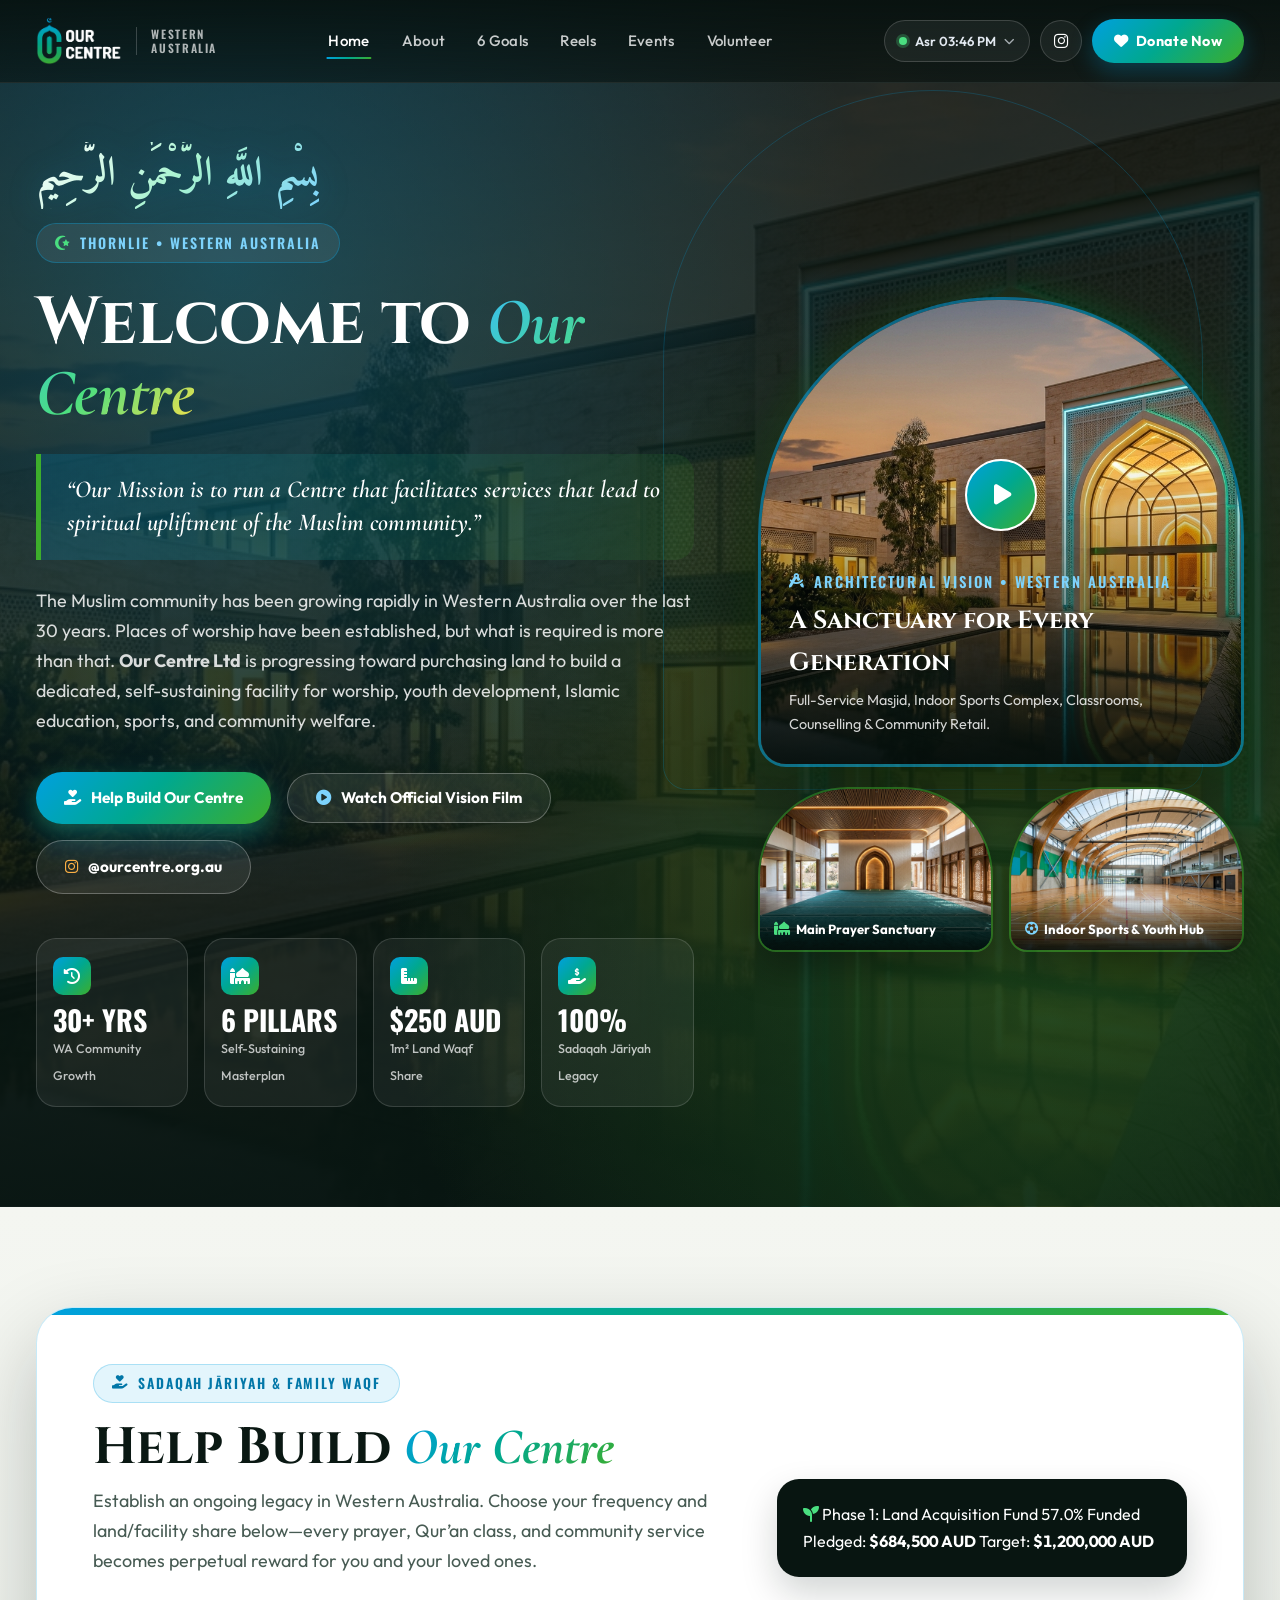
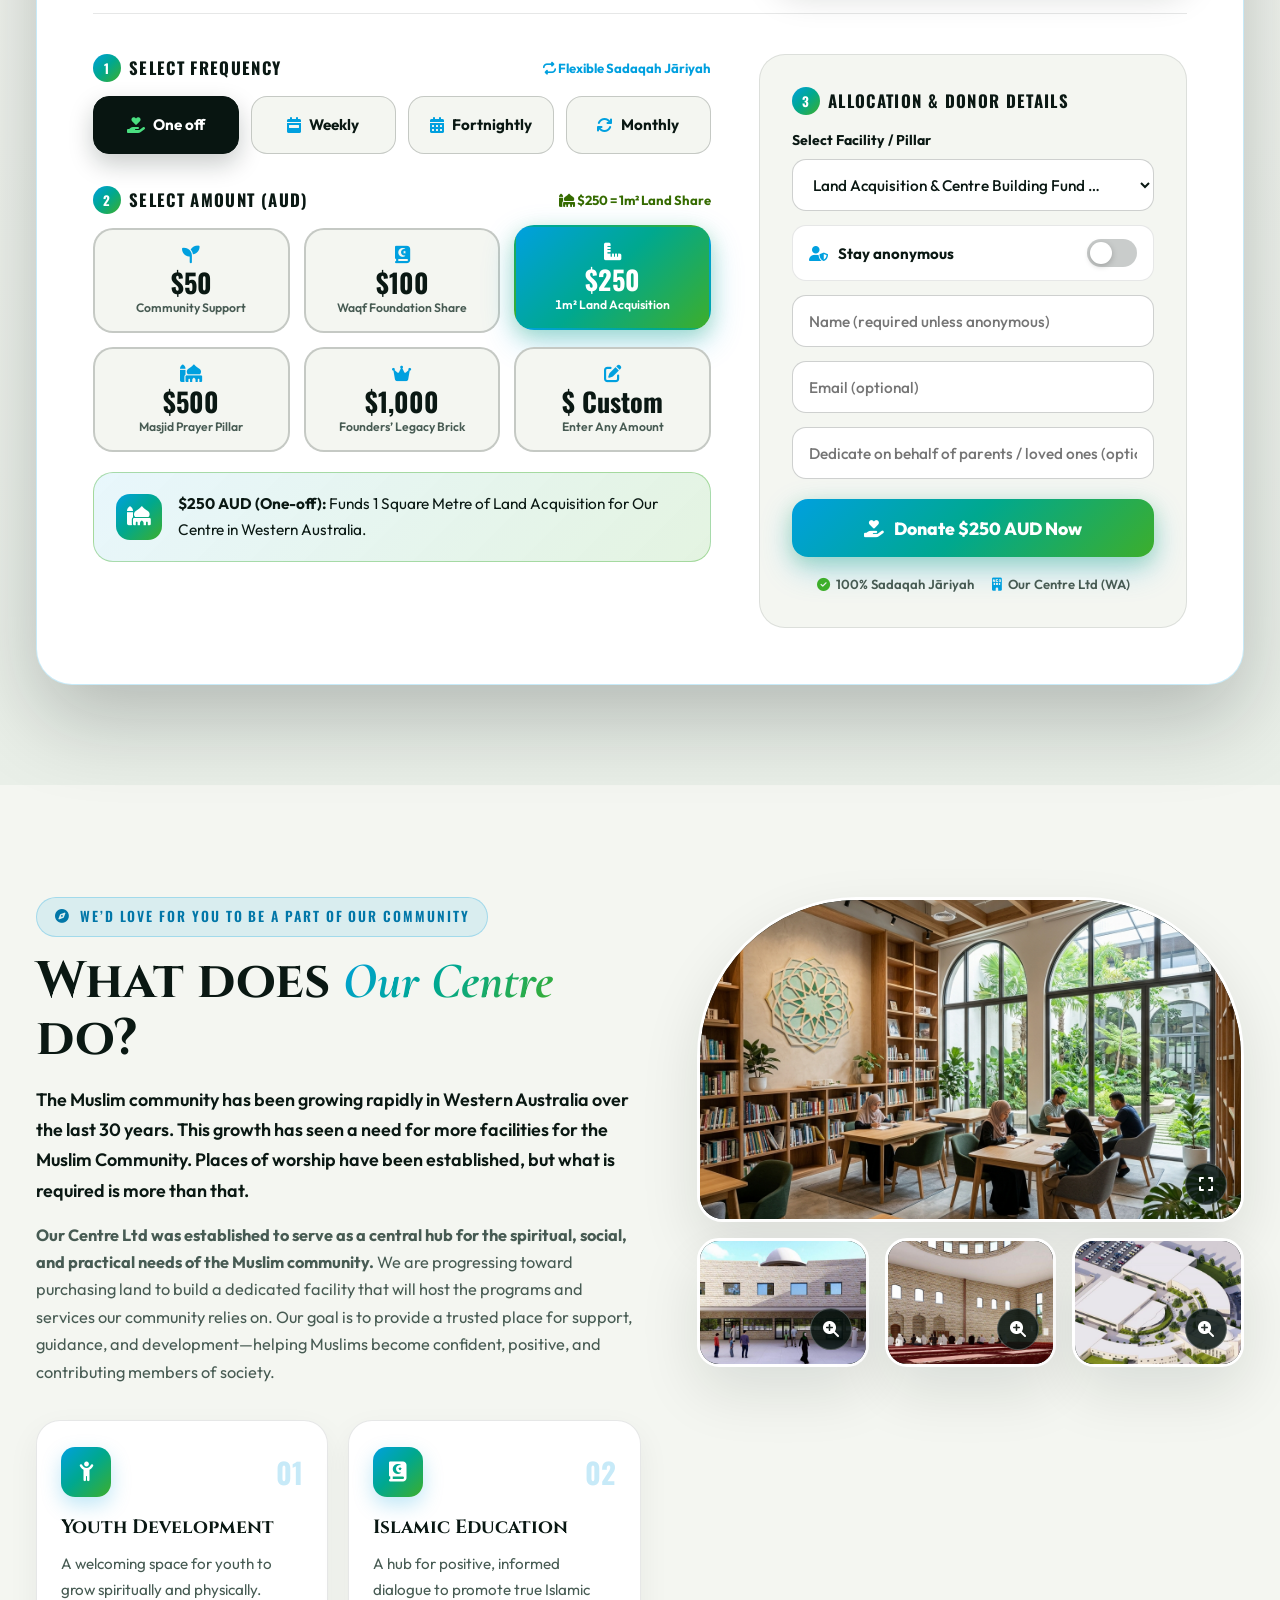
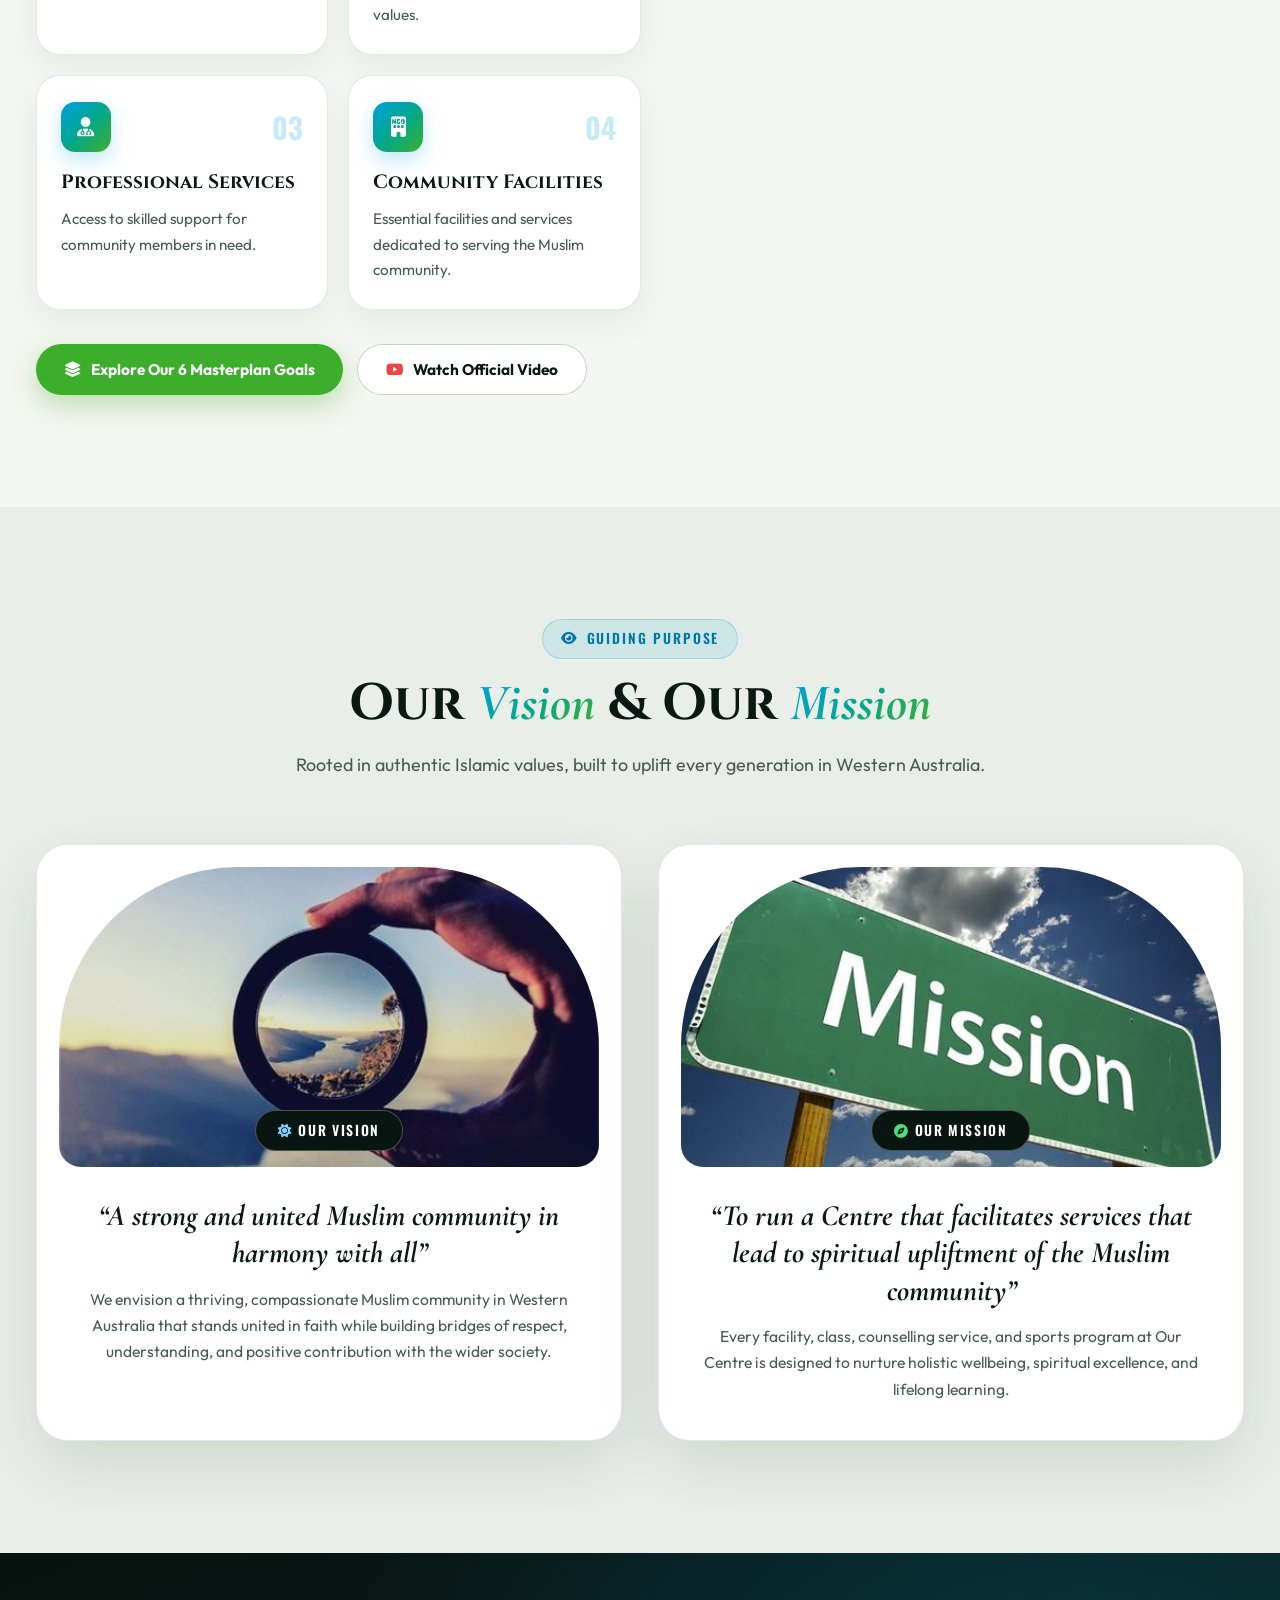
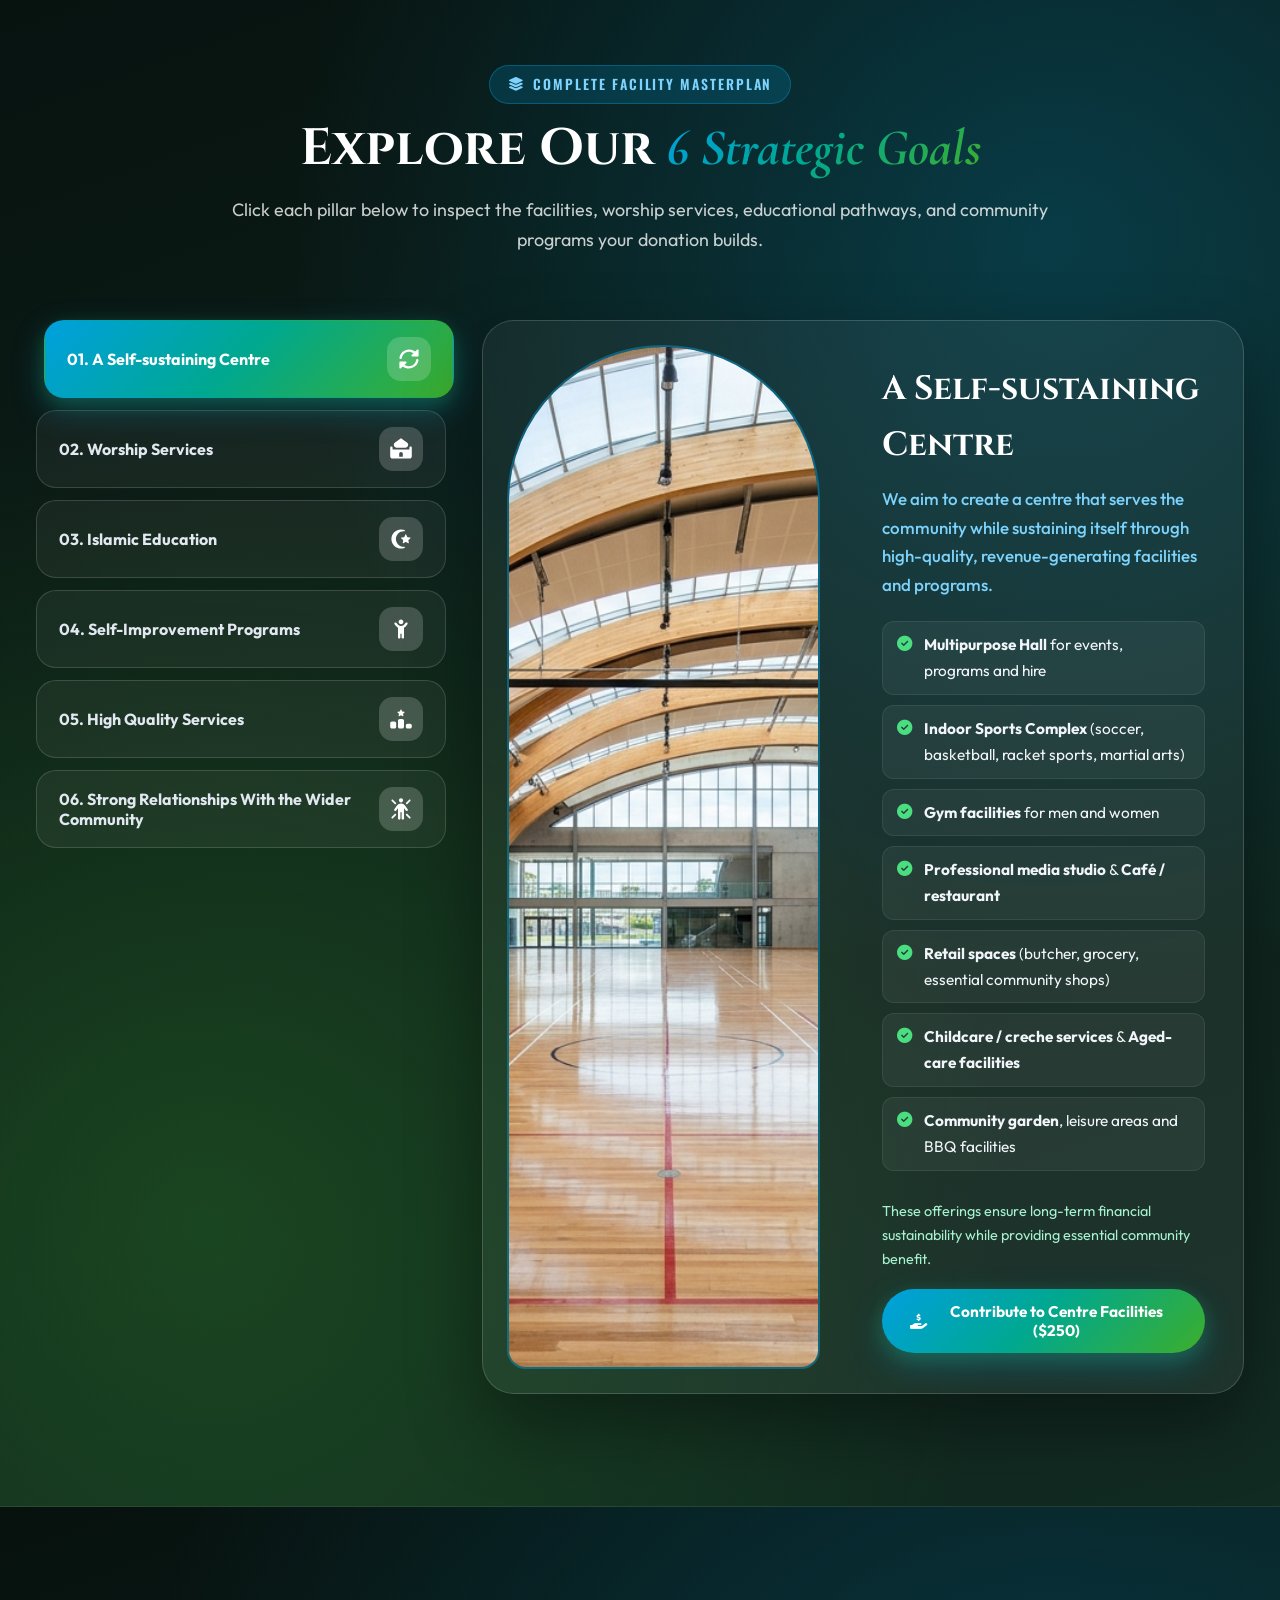
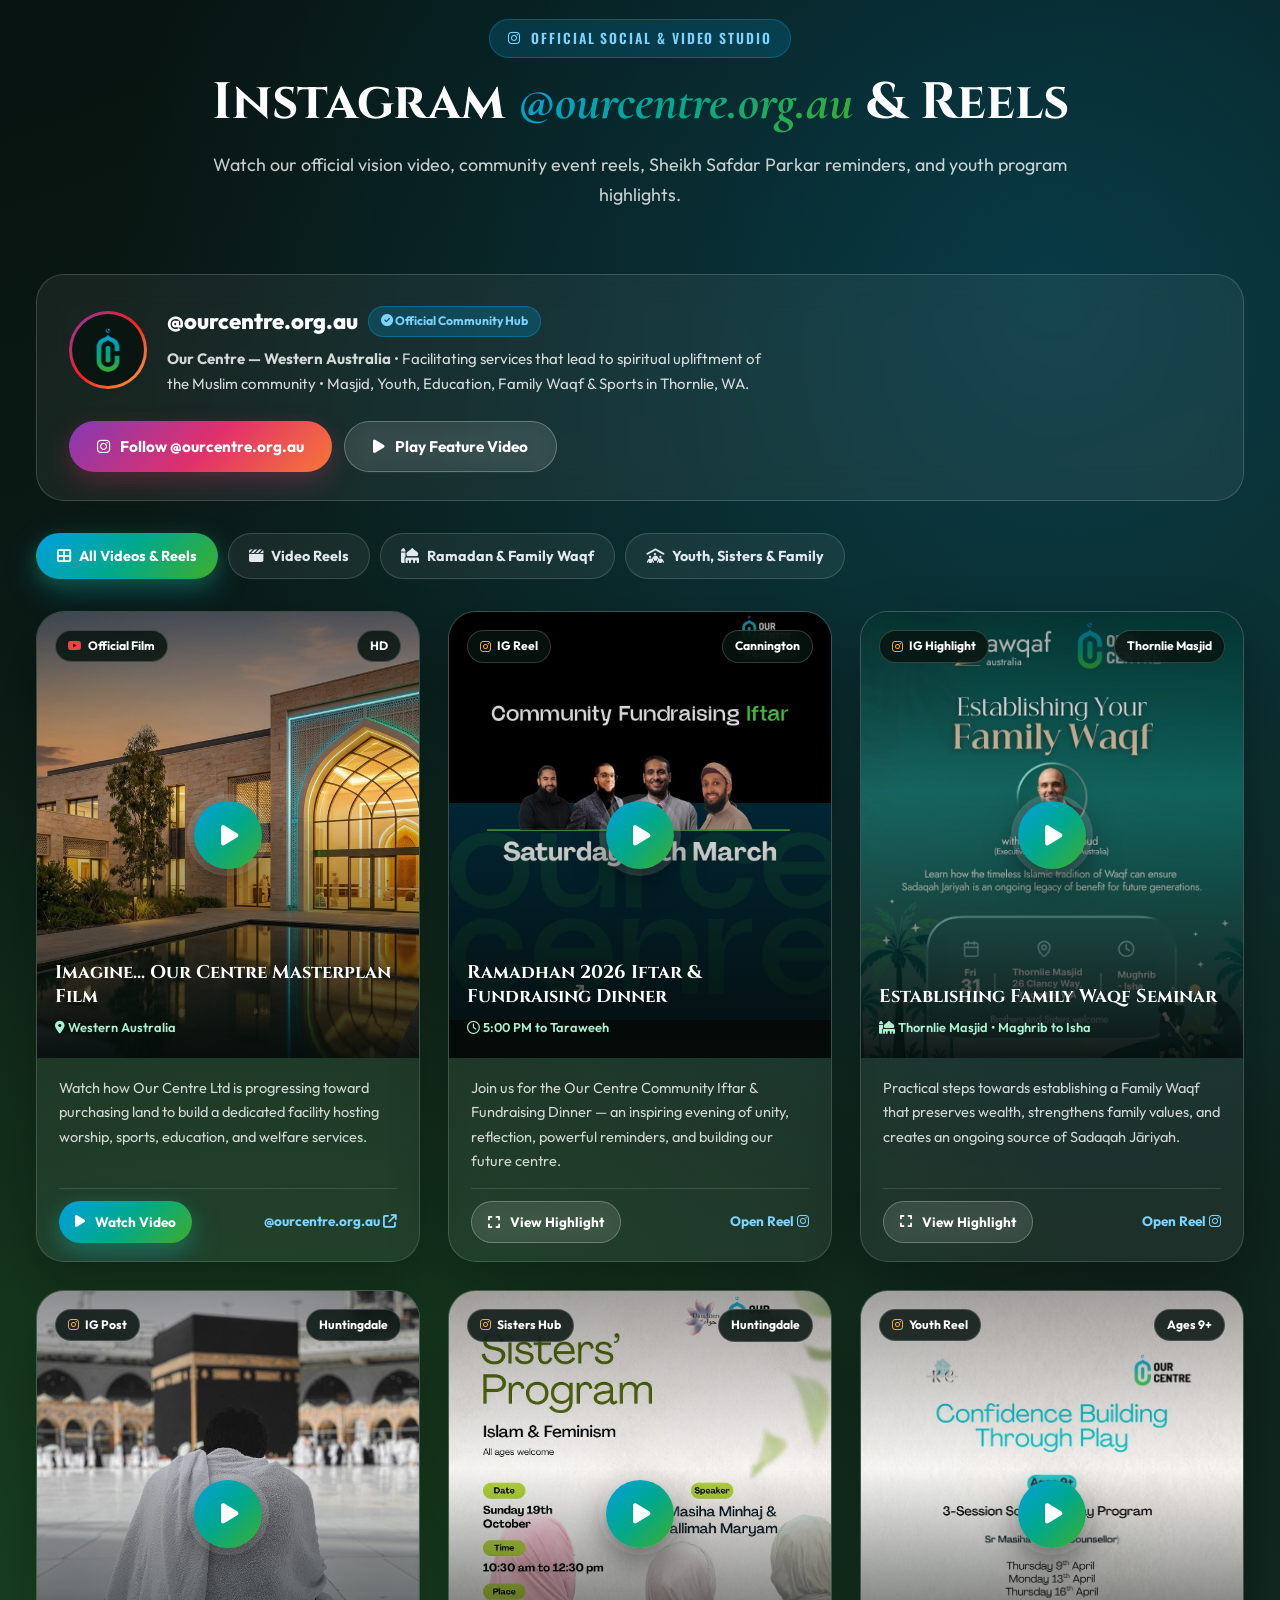
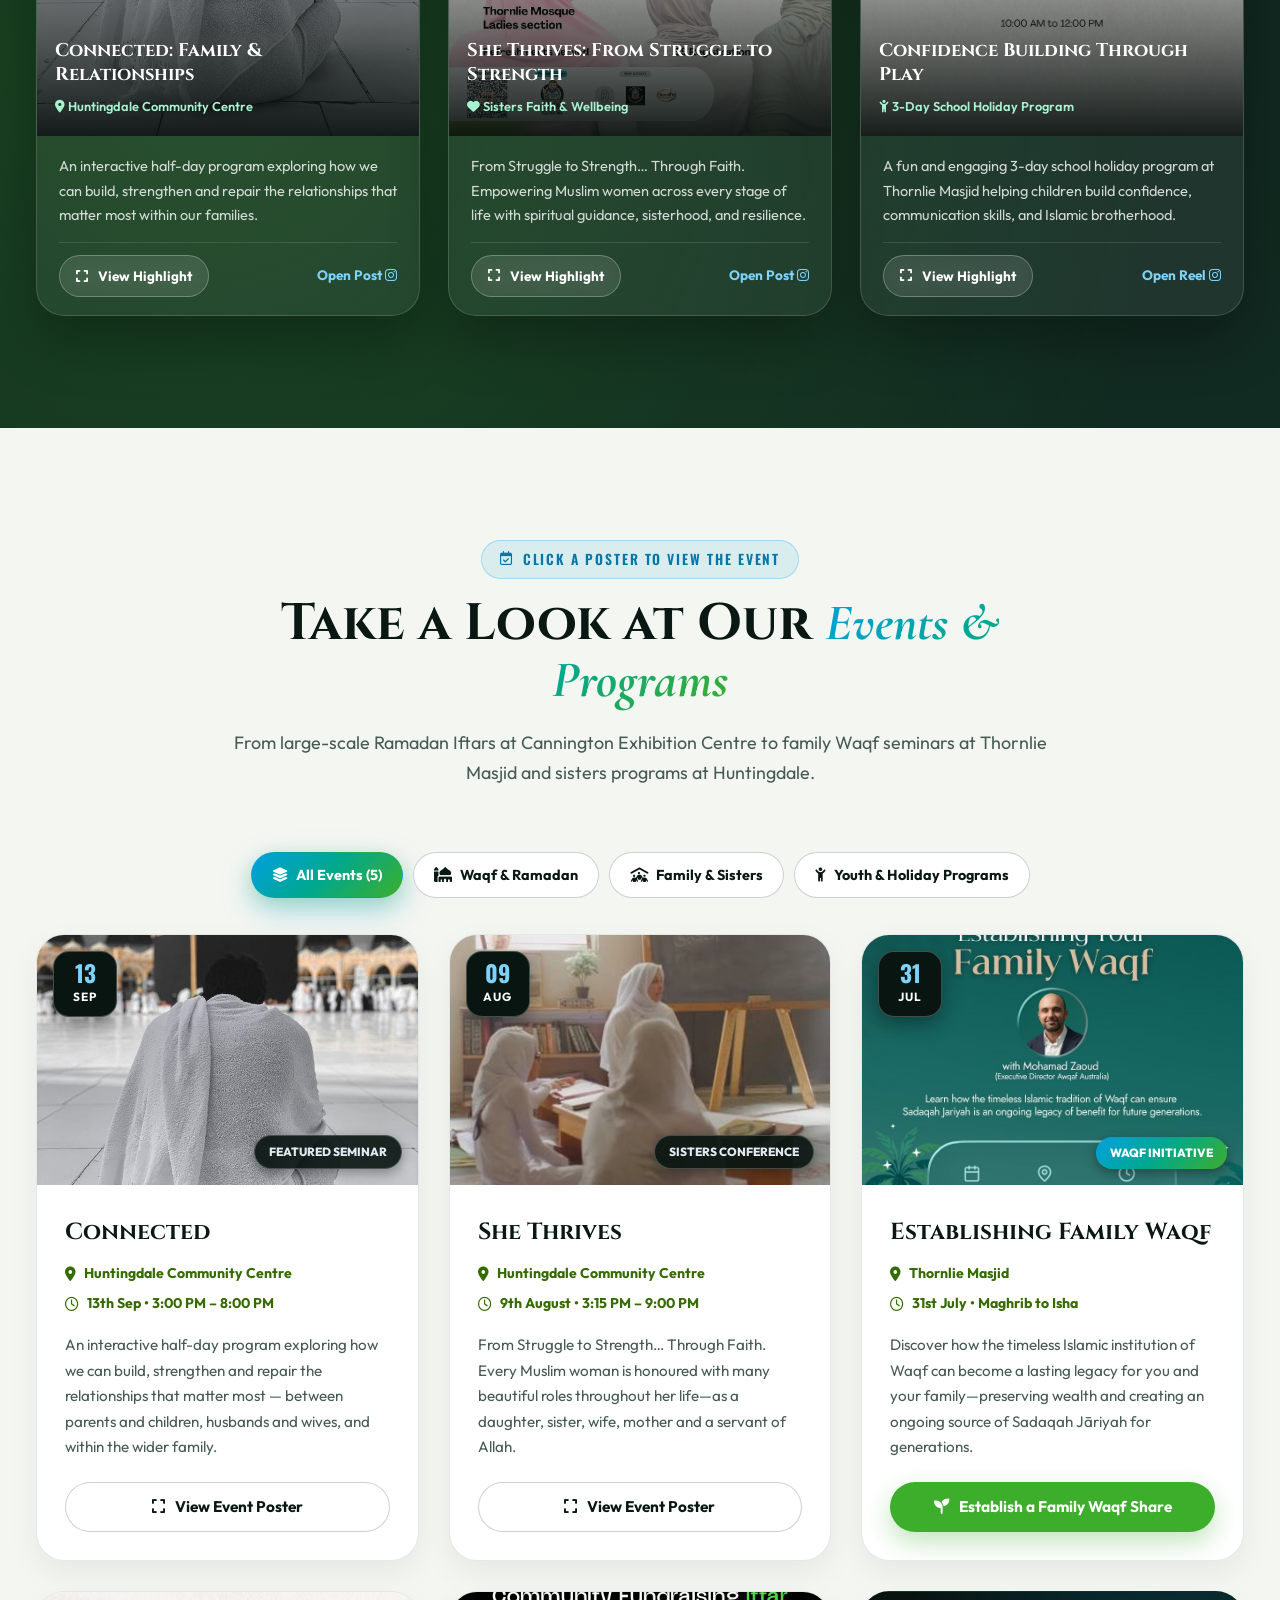
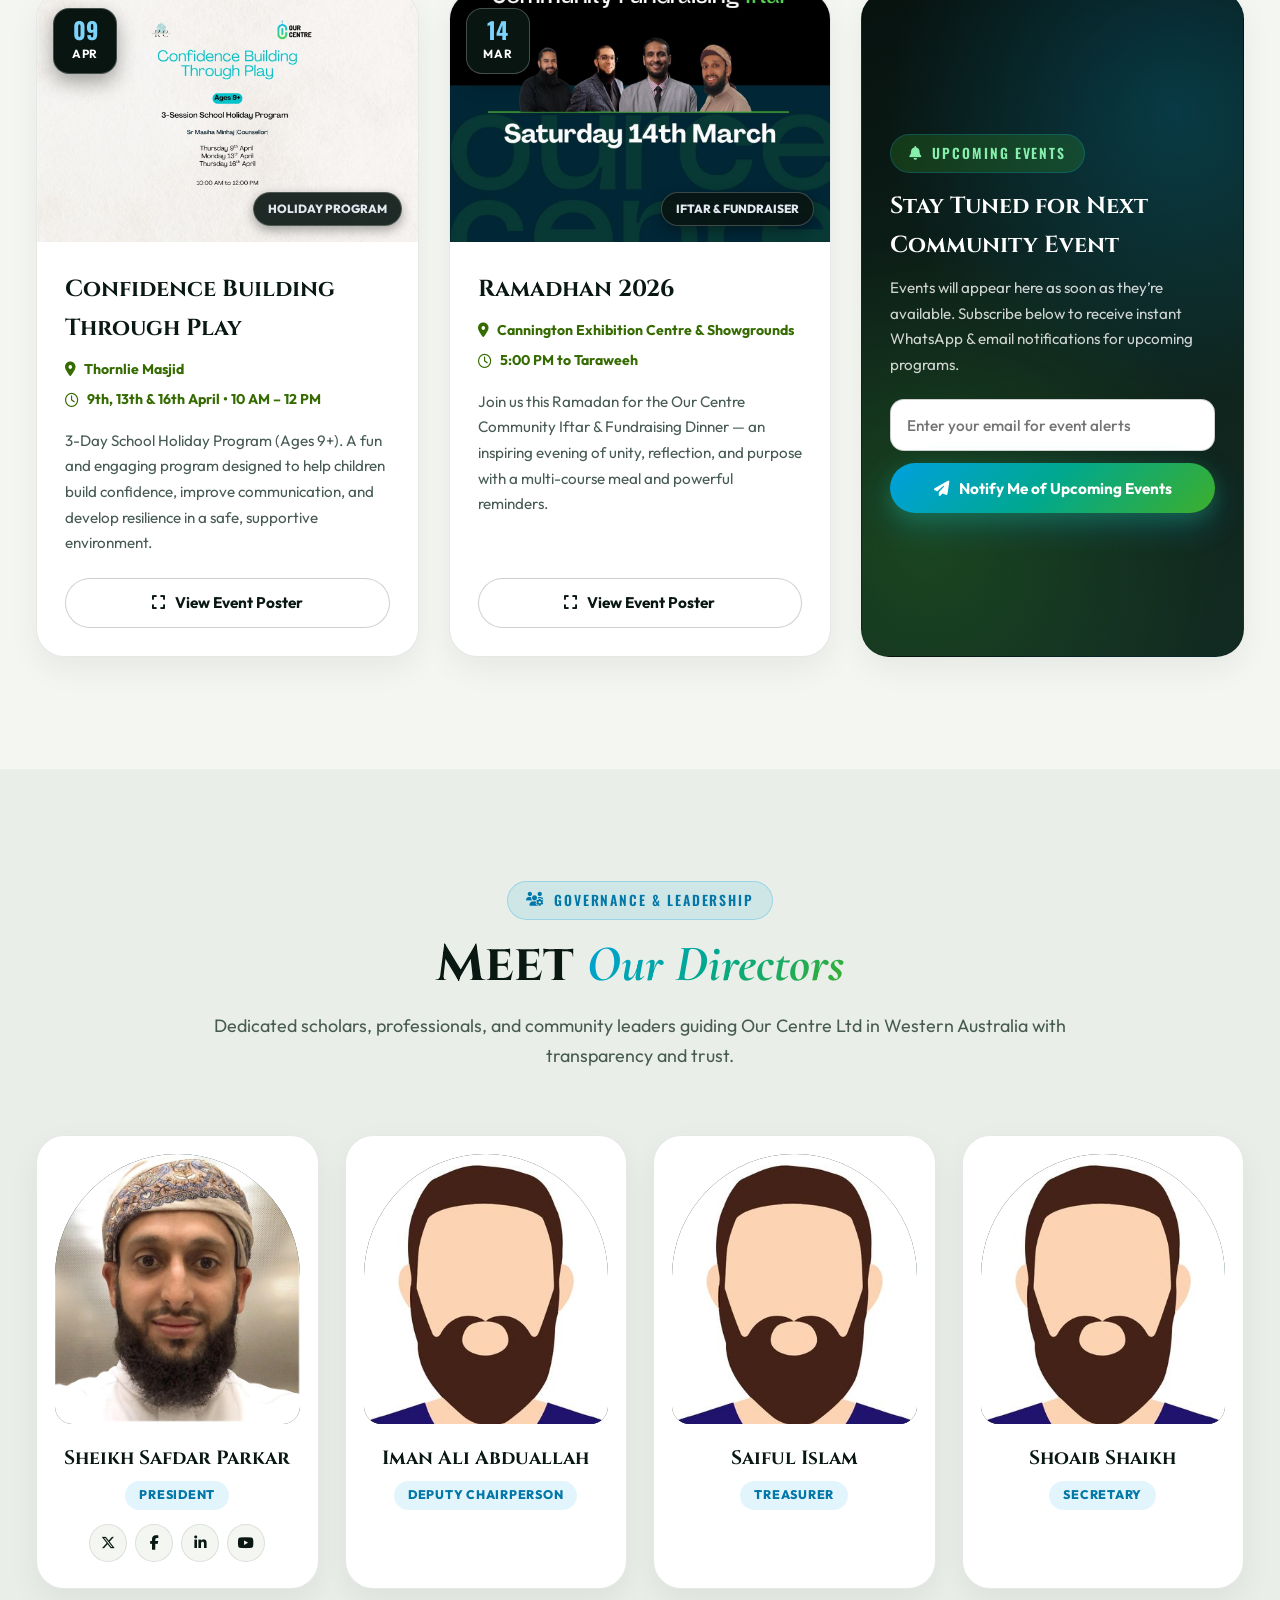
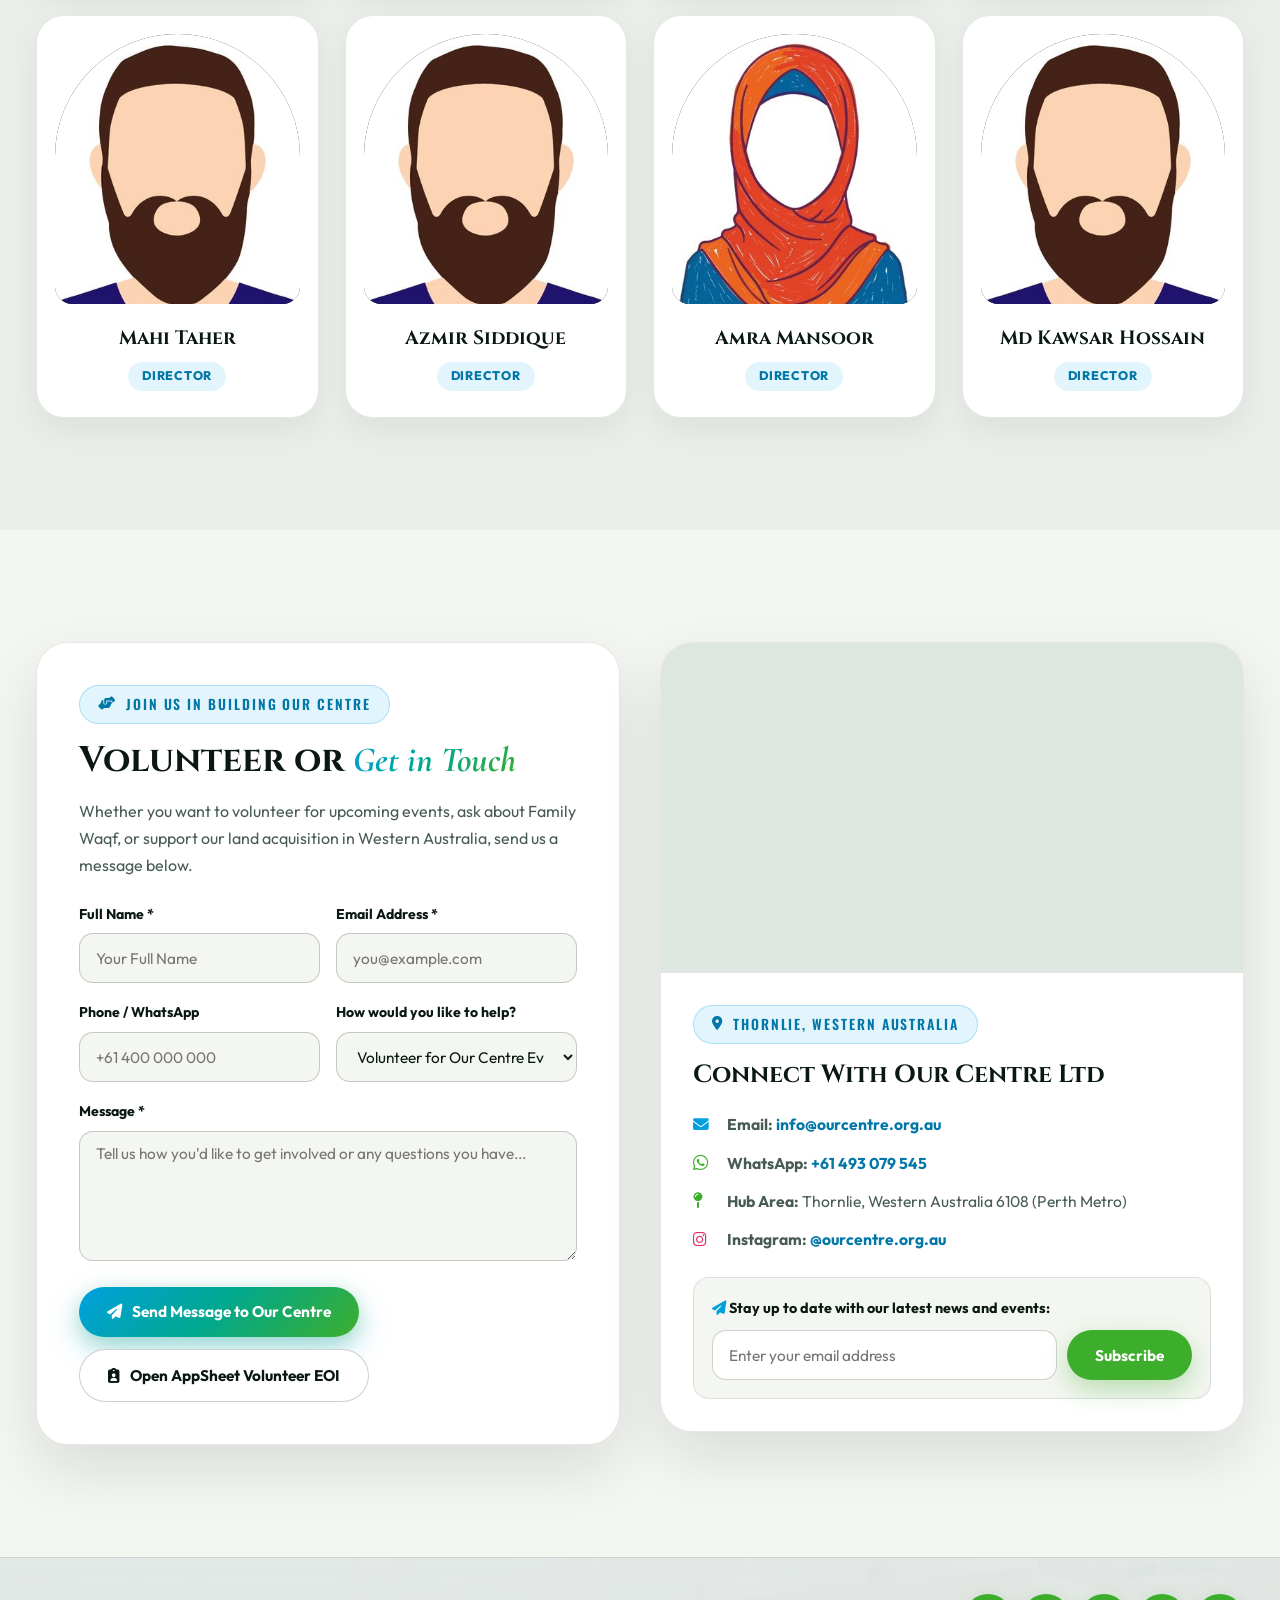
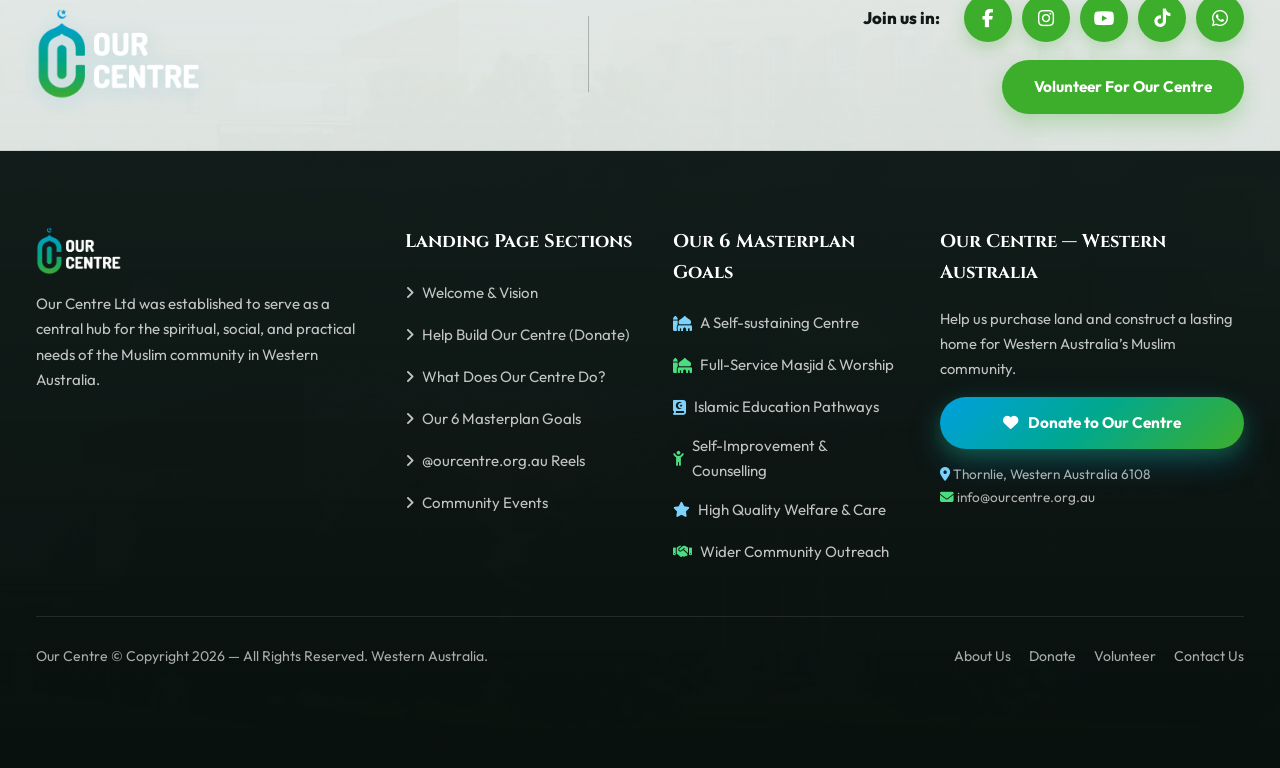
==== index.html @ 604e0f94 "Deploy Our Centre Western Australia landing page" ====
<!DOCTYPE html>
<html lang="en-AU">

<head>
  <meta charset="UTF-8">
  <meta name="viewport" content="width=device-width, initial-scale=1.0">
  <title>Our Centre — Western Australia | Complete Community Hub &amp; Masjid Landing Page</title>
  <meta name="description"
    content="Welcome to Our Centre Ltd (Western Australia). Our Mission is to run a Centre that facilitates services that lead to spiritual upliftment of the Muslim community.">
  <link rel="icon" type="image/png" href="assets/favicon.png">
  <!-- Next-Level Architectural Multi-Font Pairing: Cinzel + Cormorant Garamond + Outfit + Oswald + Amiri (Quranic Arabic) -->
  <link rel="preconnect" href="https://fonts.googleapis.com">
  <link rel="preconnect" href="https://fonts.gstatic.com" crossorigin>
  <link
    href="https://fonts.googleapis.com/css2?family=Amiri:wght@400;700&family=Cinzel:wght@600;700;800&family=Cormorant+Garamond:ital,wght@0,600;0,700;1,600;1,700&family=Oswald:wght@600;700&family=Outfit:wght@300;400;500;600;700;800&display=swap"
    rel="stylesheet">
  <!-- Font Awesome 6 Icons -->
  <link rel="stylesheet" href="https://cdnjs.cloudflare.com/ajax/libs/font-awesome/6.5.2/css/all.min.css">
  <link rel="stylesheet" href="styles.css?v=9">
</head>

<body>
  <a href="#main-content" class="skip-link">Skip to main content</a>

  <!-- ====================================================================
       1. ULTRA-CLEAN SINGLE-ROW LUXURY ARCHITECTURAL HEADER
          (Includes interactive Thornlie WA Prayer Schedule Dropdown)
       ==================================================================== -->
  <header class="site-header" id="top">
    <div class="container">
      <div class="header-inner">
        <!-- Brand Lockup -->
        <a href="#top" class="brand-logo-link" aria-label="Our Centre Western Australia Home">
          <img src="assets/logo-header-orig.png" alt="Our Centre Logo" class="brand-logo-img">
          <span class="brand-divider" aria-hidden="true"></span>
          <span class="brand-sub">Western<br>Australia</span>
        </a>

        <!-- Clean Centered Editorial Navigation (No Cluttered Icons or Pills) -->
        <nav class="main-nav" id="main-nav" aria-label="Primary Navigation">
          <a href="#top" class="nav-link is-active">Home</a>
          <a href="#what-we-do" class="nav-link">About</a>
          <a href="#our-goals" class="nav-link">6 Goals</a>
          <a href="#instagram-videos" class="nav-link">Reels</a>
          <a href="#events" class="nav-link">Events</a>
          <a href="#get-involved" class="nav-link">Volunteer</a>
        </nav>

        <!-- Right Controls: Live Prayer Dropdown + Instagram + Donate Now -->
        <div class="header-actions">
          <div class="prayer-dropdown-wrap" id="prayer-dropdown-wrap">
            <button type="button" class="prayer-trigger-btn" id="prayer-trigger-btn" aria-expanded="false" aria-controls="prayer-popover">
              <span class="live-dot" aria-hidden="true"></span>
              <span class="prayer-trigger-text" id="next-prayer-summary">Maghrib 06:28 PM</span>
              <i class="fa-solid fa-chevron-down prayer-chevron"></i>
            </button>

            <div class="prayer-popover" id="prayer-popover" role="region" aria-label="Thornlie WA Prayer Times">
              <div class="prayer-popover-head">
                <span><i class="fa-solid fa-mosque" style="color: #7DD3FC;"></i> Thornlie, WA</span>
                <small>Daily Schedule</small>
              </div>
              <div class="prayer-popover-list" id="thornlie-prayer-pills">
                <div class="prayer-row tabular-nums"><span>Fajr</span><strong>04:42 AM</strong></div>
                <div class="prayer-row tabular-nums"><span>Sunrise</span><strong>06:08 AM</strong></div>
                <div class="prayer-row tabular-nums"><span>Dhuhr</span><strong>12:18 PM</strong></div>
                <div class="prayer-row tabular-nums"><span>Asr</span><strong>03:46 PM</strong></div>
                <div class="prayer-row tabular-nums is-next"><span>Maghrib</span><strong>06:28 PM</strong></div>
                <div class="prayer-row tabular-nums"><span>Isha</span><strong>07:52 PM</strong></div>
              </div>
              <div class="prayer-popover-foot">
                <a href="mailto:info@ourcentre.org.au"><i class="fa-solid fa-envelope" style="color: #7DD3FC;"></i> <span>info@ourcentre.org.au</span></a>
                <a href="https://wa.me/61493079545" target="_blank" rel="noopener"><i class="fa-brands fa-whatsapp" style="color: #4ADE80;"></i> <span>WhatsApp: +61 493 079 545</span></a>
              </div>
            </div>
          </div>

          <a href="https://www.instagram.com/ourcentre.org.au?fqnt=a3c0bHR1a2Fzd2xs" target="_blank" rel="noopener" class="header-icon-btn" aria-label="Follow @ourcentre.org.au on Instagram" title="@ourcentre.org.au">
            <i class="fa-brands fa-instagram"></i>
          </a>

          <a href="#donate-sanctuary" class="header-donate-cta">
            <i class="fa-solid fa-heart"></i>
            <span>Donate Now</span>
          </a>

          <button type="button" class="mobile-menu-toggle" id="mobile-menu-toggle" aria-expanded="false" aria-controls="main-nav" aria-label="Toggle navigation menu">
            <i class="fa-solid fa-bars"></i>
          </button>
        </div>
      </div>
    </div>
  </header>

  <main id="main-content">
    <!-- ====================================================================
         3. EXPANSIVE, NON-COMPACT CINEMATIC ARCHITECTURAL HERO
         ==================================================================== -->
    <section class="hero-grand">
      <div class="container hero-grand-grid">
        <!-- Left Column: Spacious Editorial Story, Mission & Animated Stat Pillars -->
        <div class="reveal-up is-revealed">
          <!-- Proper, Crystal-Clear Arabic Bismillah with Full Tashkeel -->
          <div class="hero-bismillah-block">
            <p class="hero-bismillah-arabic" lang="ar" dir="rtl" aria-label="Bismillahir Rahmanir Raheem">
              بِسْمِ اللَّهِ الرَّحْمَٰنِ الرَّحِيمِ
            </p>
            <div class="hero-location-pill">
              <i class="fa-solid fa-star-and-crescent"></i>
              <span>Thornlie • Western Australia</span>
            </div>
          </div>

          <h1 class="hero-grand-title">
            Welcome to <span class="script-accent">Our Centre</span>
          </h1>

          <div class="hero-mission-banner">
            <p>“Our Mission is to run a Centre that facilitates services that lead to spiritual upliftment of the Muslim
              community.”</p>
          </div>

          <p class="hero-lead-copy">
            The Muslim community has been growing rapidly in Western Australia over the last 30 years. Places of worship
            have been established, but what is required is more than that. <strong>Our Centre Ltd</strong> is
            progressing toward purchasing land to build a dedicated, self-sustaining facility for worship, youth
            development, Islamic education, sports, and community welfare.
          </p>

          <div class="hero-cta-cluster">
            <a href="#donate-sanctuary" class="btn btn-primary">
              <i class="fa-solid fa-hand-holding-heart"></i> Help Build Our Centre
            </a>
            <button type="button" class="btn btn-outline-light" data-open-media="true" data-media-type="youtube"
              data-media-src="https://www.youtube.com/embed/M46-dXc3cEU?autoplay=1"
              data-media-title="Imagine... Our Centre — Western Australia Vision Film"
              data-media-caption="Discover how Our Centre Ltd is building a central hub for the spiritual, social, and practical needs of the Muslim community in Western Australia.">
              <i class="fa-solid fa-circle-play" style="color: #7DD3FC;"></i> Watch Official Vision Film
            </button>
            <a href="https://www.instagram.com/ourcentre.org.au?fqnt=a3c0bHR1a2Fzd2xs" target="_blank" rel="noopener"
              class="btn btn-outline-light">
              <i class="fa-brands fa-instagram" style="color: #FCB045;"></i> @ourcentre.org.au
            </a>
          </div>

          <!-- 4 Animated Architectural Stat Cards with Icons -->
          <div class="hero-stats-strip">
            <div class="hero-stat-box">
              <span class="hero-stat-icon"><i class="fa-solid fa-clock-rotate-left"></i></span>
              <span class="hero-stat-num tabular-nums">30+ YRS</span>
              <span class="hero-stat-label">WA Community Growth</span>
            </div>
            <div class="hero-stat-box">
              <span class="hero-stat-icon"><i class="fa-solid fa-mosque"></i></span>
              <span class="hero-stat-num tabular-nums">6 PILLARS</span>
              <span class="hero-stat-label">Self-Sustaining Masterplan</span>
            </div>
            <div class="hero-stat-box">
              <span class="hero-stat-icon"><i class="fa-solid fa-ruler-combined"></i></span>
              <span class="hero-stat-num tabular-nums">$250 AUD</span>
              <span class="hero-stat-label">1m² Land Waqf Share</span>
            </div>
            <div class="hero-stat-box">
              <span class="hero-stat-icon"><i class="fa-solid fa-hand-holding-dollar"></i></span>
              <span class="hero-stat-num tabular-nums">100%</span>
              <span class="hero-stat-label">Sadaqah Jāriyah Legacy</span>
            </div>
          </div>
        </div>

        <!-- Right Column: Animated Sculpted Mihrab Arch Architectural Composition -->
        <div class="hero-arch-showcase reveal-up delay-1 is-revealed">
          <div class="main-mihrab-window">
            <img src="assets/masjid-hero-exterior.jpg" alt="Our Centre Masjid & Community Hub Exterior Concept">
            <button type="button" class="floating-play-orb" aria-label="Play Our Centre Vision Video"
              data-open-media="true" data-media-type="youtube"
              data-media-src="https://www.youtube.com/embed/M46-dXc3cEU?autoplay=1"
              data-media-title="Imagine... Our Centre — Western Australia">
              <i class="fa-solid fa-play"></i>
            </button>
            <div class="mihrab-window-overlay">
              <span class="hero-kicker-text" style="margin-bottom: 6px;"><i class="fa-solid fa-compass-drafting"></i>
                Architectural Vision • Western Australia</span>
              <h2 style="font-family: var(--oc-font-display); font-size: 1.55rem; color: #fff; margin-bottom: 4px;">A
                Sanctuary for Every Generation</h2>
              <p style="font-size: 0.9rem; color: rgba(255,255,255,0.82);">Full-Service Masjid, Indoor Sports Complex,
                Classrooms, Counselling &amp; Community Retail.</p>
            </div>
          </div>

          <div class="hero-sub-arches">
            <div class="sub-arch-card" data-open-media="true" data-media-type="image"
              data-media-src="assets/masjid-prayer-hall.jpg" data-media-title="Main Masjid Prayer Sanctuary"
              data-media-caption="Spiritually uplifting Masjid prayer hall accommodating men, women, youth, seniors, and those with physical challenges.">
              <img src="assets/masjid-prayer-hall.jpg" alt="Masjid Prayer Hall Interior">
              <div class="sub-arch-caption"><i class="fa-solid fa-mosque" style="color: #4ADE80;"></i> Main Prayer
                Sanctuary</div>
            </div>
            <div class="sub-arch-card" data-open-media="true" data-media-type="image"
              data-media-src="assets/centre-sports-community.jpg"
              data-media-title="Indoor Sports Complex & Multipurpose Hall"
              data-media-caption="Indoor sports facilities for soccer, basketball, racket sports, martial arts, and youth leadership events.">
              <img src="assets/centre-sports-community.jpg" alt="Indoor Sports Complex Interior">
              <div class="sub-arch-caption"><i class="fa-solid fa-futbol" style="color: #7DD3FC;"></i> Indoor Sports
                &amp; Youth Hub</div>
            </div>
          </div>
        </div>
      </div>
    </section>

    <!-- ====================================================================
         4. GRAND FULL-WIDTH INTERACTIVE DONATION SANCTUARY (NOT COMPACT!)
            No Payment Gateway Clutter — Ready for Later Payment Integration
         ==================================================================== -->
    <section class="donation-sanctuary-section" id="donate-sanctuary">
      <div class="container">
        <div class="donation-showcase-shell js-donation-console reveal-up" id="hero-donation-console">
          <!-- Top Bar: Section Title + Live Phase 1 Land Progress Panel -->
          <div class="donation-top-bar">
            <div style="max-width: 660px;">
              <span class="section-kicker"><i class="fa-solid fa-hand-holding-heart"></i> Sadaqah Jāriyah &amp; Family
                Waqf</span>
              <h2 class="section-title" style="margin-bottom: 10px;">Help Build <strong>Our Centre</strong></h2>
              <p class="section-subtitle">
                Establish an ongoing legacy in Western Australia. Choose your frequency and land/facility share
                below—every prayer, Qur’an class, and community service becomes perpetual reward for you and your loved
                ones.
              </p>
            </div>

            <div class="donation-progress-panel">
              <div class="land-progress-header">
                <span class="land-progress-title">
                  <i class="fa-solid fa-seedling" style="color: #4ADE80;"></i> Phase 1: Land Acquisition Fund
                </span>
                <span class="land-progress-badge tabular-nums js-land-pct">57.0% Funded</span>
              </div>
              <div class="progress-track" role="progressbar" aria-valuenow="57" aria-valuemin="0" aria-valuemax="100">
                <div class="progress-fill js-land-fill" style="width: 57%;"></div>
              </div>
              <div class="progress-meta tabular-nums">
                <span>Pledged: <strong class="js-land-raised">$684,500 AUD</strong></span>
                <span>Target: <strong>$1,200,000 AUD</strong></span>
              </div>
            </div>
          </div>

          <!-- Spacious 2-Column Interactive Donation Configurator -->
          <div class="donation-configurator-grid">
            <!-- Left: Frequency & Large Architectural Amount Tiles -->
            <div>
              <div class="sdd-step-title">
                <span class="step-badge"><span class="step-num">1</span> Select Frequency</span>
                <span
                  style="font-family: var(--oc-font-sans); font-size: 0.82rem; color: var(--oc-cyan); text-transform: none; letter-spacing: 0;">
                  <i class="fa-solid fa-repeat"></i> Flexible Sadaqah Jāriyah
                </span>
              </div>

              <div class="sdd-seg" role="tablist" aria-label="Donation frequency">
                <button type="button" class="sdd-seg-btn is-active" role="tab" aria-selected="true"
                  data-type="one_time">
                  <i class="fa-solid fa-hand-holding-heart"></i> One off
                </button>
                <button type="button" class="sdd-seg-btn" role="tab" aria-selected="false" data-type="weekly">
                  <i class="fa-solid fa-calendar-week"></i> Weekly
                </button>
                <button type="button" class="sdd-seg-btn" role="tab" aria-selected="false" data-type="fortnightly">
                  <i class="fa-solid fa-calendar-days"></i> Fortnightly
                </button>
                <button type="button" class="sdd-seg-btn" role="tab" aria-selected="false" data-type="monthly">
                  <i class="fa-solid fa-arrows-rotate"></i> Monthly
                </button>
              </div>
              <input type="hidden" class="js-sdd-type" value="one_time">

              <div class="sdd-step-title">
                <span class="step-badge"><span class="step-num">2</span> Select Amount (AUD)</span>
                <span
                  style="font-family: var(--oc-font-sans); font-size: 0.82rem; color: var(--oc-forest); text-transform: none; letter-spacing: 0;">
                  <i class="fa-solid fa-mosque"></i> $250 = 1m² Land Share
                </span>
              </div>

              <div class="sdd-amounts" role="group" aria-label="Donation amount">
                <button type="button" class="sdd-amt-btn" data-amount="50">
                  <i class="fa-solid fa-seedling amt-icon"></i>
                  <span class="amt-val">$50</span>
                  <small>Community Support</small>
                </button>
                <button type="button" class="sdd-amt-btn" data-amount="100">
                  <i class="fa-solid fa-book-quran amt-icon"></i>
                  <span class="amt-val">$100</span>
                  <small>Waqf Foundation Share</small>
                </button>
                <button type="button" class="sdd-amt-btn is-active" data-amount="250">
                  <i class="fa-solid fa-ruler-combined amt-icon"></i>
                  <span class="amt-val">$250</span>
                  <small>1m² Land Acquisition</small>
                </button>
                <button type="button" class="sdd-amt-btn" data-amount="500">
                  <i class="fa-solid fa-mosque amt-icon"></i>
                  <span class="amt-val">$500</span>
                  <small>Masjid Prayer Pillar</small>
                </button>
                <button type="button" class="sdd-amt-btn" data-amount="1000">
                  <i class="fa-solid fa-crown amt-icon"></i>
                  <span class="amt-val">$1,000</span>
                  <small>Founders’ Legacy Brick</small>
                </button>
                <button type="button" class="sdd-amt-btn sdd-custom-btn" data-amount="custom">
                  <i class="fa-solid fa-pen-to-square amt-icon"></i>
                  <span class="amt-val">$ Custom</span>
                  <small>Enter Any Amount</small>
                </button>
              </div>

              <div class="sdd-custom-row" style="display: none;">
                <label for="hero-custom-amt" class="form-label">Enter Custom Donation Amount ($ AUD)</label>
                <input id="hero-custom-amt" type="number" min="1" step="0.5"
                  placeholder="Enter custom amount (e.g. 150)" class="sdd-input js-sdd-custom-input">
              </div>

              <input type="hidden" class="js-sdd-amount" value="250">

              <div class="sdd-impact-banner" aria-live="polite">
                <i class="fa-solid fa-mosque"></i>
                <span class="js-sdd-impact-text"><strong>$250 AUD (One-off):</strong> Funds 1 Square Metre of Land
                  Acquisition for Our Centre in Western Australia.</span>
              </div>
            </div>

            <!-- Right: Allocation & Donor Details Pod (Clean — No Payment Gateway Blocks) -->
            <div class="donation-details-pod">
              <div class="sdd-step-title">
                <span class="step-badge"><span class="step-num">3</span> Allocation &amp; Donor Details</span>
              </div>

              <div class="sdd-fields-stack">
                <div>
                  <label class="form-label" for="donate-cause-select">Select Facility / Pillar</label>
                  <select id="donate-cause-select" class="sdd-select js-sdd-cause"
                    aria-label="Select Donation Allocation Pillar">
                    <option value="Land Acquisition & Centre Building Fund (Sadaqah Jāriyah)">Land Acquisition &amp;
                      Centre Building Fund (Sadaqah Jāriyah)</option>
                    <option value="Family Waqf Endowment Brick">Family Waqf Endowment Brick</option>
                    <option value="Full-Service Masjid & Worship Facilities">Full-Service Masjid &amp; Worship
                      Facilities</option>
                    <option value="Youth Development, Sports Complex & Islamic Education">Youth Development, Sports
                      Complex &amp; Islamic Education</option>
                    <option value="Counselling, Family Support & Crisis Accommodation">Counselling, Family Support &amp;
                      Crisis Accommodation</option>
                  </select>
                </div>

                <!-- Stay Anonymous Toggle (Exact match to original #sdd_anonymous) -->
                <div class="sdd-anon-row">
                  <label class="sdd-anon-label" for="hero_sdd_anonymous">
                    <span class="sdd-anon-text"><i class="fa-solid fa-user-shield" style="color: var(--oc-cyan);"></i>
                      Stay anonymous</span>
                    <span class="sdd-toggle">
                      <input id="hero_sdd_anonymous" type="checkbox" class="js-sdd-anonymous">
                      <span class="sdd-toggle-ui" aria-hidden="true"></span>
                    </span>
                  </label>
                </div>

                <input type="text" placeholder="Name (required unless anonymous)" class="sdd-input js-sdd-name"
                  aria-label="Donor Full Name" required>
                <input type="email" placeholder="Email (optional)" class="sdd-input js-sdd-email"
                  aria-label="Donor Email">
                <input type="text" placeholder="Dedicate on behalf of parents / loved ones (optional)"
                  class="sdd-input js-sdd-dedicate" aria-label="Dedication or In Memory Of">
              </div>

              <button type="button" class="sdd-donate-btn js-sdd-submit">
                <i class="fa-solid fa-hand-holding-heart"></i>
                <span class="js-sdd-btn-label">Donate $250 AUD Now</span>
              </button>

              <p class="sdd-msg js-sdd-msg" style="display: none;" role="status" aria-live="polite"></p>

              <div class="console-trust-row">
                <span><i class="fa-solid fa-circle-check" style="color: #3DAE2B;"></i> 100% Sadaqah Jāriyah</span>
                <span><i class="fa-solid fa-building-ngo" style="color: #00A0DF;"></i> Our Centre Ltd (WA)</span>
              </div>
            </div>
          </div>
        </div>
      </div>
    </section>

    <!-- ====================================================================
         5. WHAT DOES OUR CENTRE DO? (ORIGINAL WRITING + 4 ICON NEEDS + GALLERY)
         ==================================================================== -->
    <section class="section-pad section-white" id="what-we-do">
      <div class="container about-intro-grid">
        <div class="reveal-up">
          <span class="section-kicker"><i class="fa-solid fa-compass"></i> We’d love for you to be a part of our
            community</span>
          <h2 class="section-title">What does <strong>Our Centre</strong> do?</h2>

          <p style="font-size: 1.12rem; color: var(--oc-ink); margin-bottom: 16px; font-weight: 600;">
            The Muslim community has been growing rapidly in Western Australia over the last 30 years. This growth has
            seen a need for more facilities for the Muslim Community. Places of worship have been established, but what
            is required is more than that.
          </p>
          <p style="font-size: 1.02rem; color: var(--oc-ink-muted); margin-bottom: 24px;">
            <strong>Our Centre Ltd was established to serve as a central hub for the spiritual, social, and practical
              needs of the Muslim community.</strong> We are progressing toward purchasing land to build a dedicated
            facility that will host the programs and services our community relies on. Our goal is to provide a trusted
            place for support, guidance, and development—helping Muslims become confident, positive, and contributing
            members of society.
          </p>

          <!-- Original "WHAT WE NEED" 4 Pillars with Icons & Architectural Numbers -->
          <div class="needs-cards-grid">
            <div class="need-card">
              <div class="need-card-top">
                <span class="need-card-icon"><i class="fa-solid fa-child-reaching"></i></span>
                <span class="need-card-num">01</span>
              </div>
              <h3>Youth Development</h3>
              <p>A welcoming space for youth to grow spiritually and physically.</p>
            </div>
            <div class="need-card">
              <div class="need-card-top">
                <span class="need-card-icon"><i class="fa-solid fa-book-quran"></i></span>
                <span class="need-card-num">02</span>
              </div>
              <h3>Islamic Education</h3>
              <p>A hub for positive, informed dialogue to promote true Islamic values.</p>
            </div>
            <div class="need-card">
              <div class="need-card-top">
                <span class="need-card-icon"><i class="fa-solid fa-user-doctor"></i></span>
                <span class="need-card-num">03</span>
              </div>
              <h3>Professional Services</h3>
              <p>Access to skilled support for community members in need.</p>
            </div>
            <div class="need-card">
              <div class="need-card-top">
                <span class="need-card-icon"><i class="fa-solid fa-building-ngo"></i></span>
                <span class="need-card-num">04</span>
              </div>
              <h3>Community Facilities</h3>
              <p>Essential facilities and services dedicated to serving the Muslim community.</p>
            </div>
          </div>

          <div style="display: flex; flex-wrap: wrap; gap: 14px; margin-top: 12px;">
            <a href="#our-goals" class="btn btn-green">
              <i class="fa-solid fa-layer-group"></i> Explore Our 6 Masterplan Goals
            </a>
            <button type="button" class="btn btn-outline-dark" data-open-media="true" data-media-type="youtube"
              data-media-src="https://www.youtube.com/embed/M46-dXc3cEU?autoplay=1"
              data-media-title="What We Need — Our Centre Western Australia"
              data-media-caption="Watch our official overview video on why Western Australia needs a comprehensive, self-sustaining Islamic community hub.">
              <i class="fa-brands fa-youtube" style="color: #EF4444;"></i> Watch Official Video
            </button>
          </div>
        </div>

        <!-- Right: Sculpted Mihrab Arch & Community Gallery Mosaic -->
        <div class="reveal-up delay-1">
          <div class="photo-mosaic">
            <div class="mosaic-item is-featured" data-open-media="true" data-media-type="image"
              data-media-src="assets/centre-education-youth.jpg"
              data-media-title="Our Centre Islamic Education & Youth Learning Hub"
              data-media-caption="A welcoming, sun-filled sanctuary for Qur’an studies, youth mentorship, and community dialogue.">
              <img src="assets/centre-education-youth.jpg" alt="Our Centre Islamic Education & Youth Hub">
              <span class="mosaic-zoom-badge"><i class="fa-solid fa-expand"></i></span>
            </div>
            <div class="mosaic-item" data-open-media="true" data-media-type="image"
              data-media-src="assets/home-grid-1.jpeg"
              data-media-title="Our Centre Community Engagement — Western Australia"
              data-media-caption="Bringing families, youth, and community elders together across Western Australia.">
              <img src="assets/home-grid-1.jpeg" alt="Our Centre Community Gathering 1">
              <span class="mosaic-zoom-badge"><i class="fa-solid fa-magnifying-glass-plus"></i></span>
            </div>
            <div class="mosaic-item" data-open-media="true" data-media-type="image"
              data-media-src="assets/home-grid-2.jpeg" data-media-title="Educational Seminars & Workshops"
              data-media-caption="High-impact seminars, family Waqf workshops, and youth mentorship sessions.">
              <img src="assets/home-grid-2.jpeg" alt="Our Centre Community Gathering 2">
              <span class="mosaic-zoom-badge"><i class="fa-solid fa-magnifying-glass-plus"></i></span>
            </div>
            <div class="mosaic-item" data-open-media="true" data-media-type="image"
              data-media-src="assets/home-grid-4.jpeg" data-media-title="United Community Events in Perth & Thornlie"
              data-media-caption="Hundreds of community members uniting to build a lasting legacy for Western Australia.">
              <img src="assets/home-grid-4.jpeg" alt="Our Centre Full Community Panorama">
              <span class="mosaic-zoom-badge"><i class="fa-solid fa-magnifying-glass-plus"></i></span>
            </div>
          </div>
        </div>
      </div>
    </section>

    <!-- ====================================================================
         6. OUR VISION & OUR MISSION (MIHRAB ARCH PORTALS)
         ==================================================================== -->
    <section class="section-pad section-soft" id="vision-mission">
      <div class="container">
        <div class="section-header reveal-up">
          <span class="section-kicker"><i class="fa-solid fa-eye"></i> Guiding Purpose</span>
          <h2 class="section-title">Our <strong>Vision</strong> &amp; Our <strong>Mission</strong></h2>
          <p class="section-subtitle">Rooted in authentic Islamic values, built to uplift every generation in Western
            Australia.</p>
        </div>

        <div class="vision-mission-grid">
          <article class="vm-card reveal-up">
            <div class="vm-card-media">
              <img src="assets/vision-expanded.jpg"
                alt="Our Vision — A strong and united Muslim community in harmony with all">
              <span class="vm-tag"><i class="fa-solid fa-sun" style="color: #7DD3FC;"></i> Our Vision</span>
            </div>
            <div class="vm-card-body">
              <h3 class="vm-statement">“A strong and united Muslim community in harmony with all”</h3>
              <p style="color: var(--oc-ink-muted); font-size: 0.98rem;">
                We envision a thriving, compassionate Muslim community in Western Australia that stands united in faith
                while building bridges of respect, understanding, and positive contribution with the wider society.
              </p>
            </div>
          </article>

          <article class="vm-card reveal-up delay-1">
            <div class="vm-card-media">
              <img src="assets/mission-expanded.jpg" alt="Our Mission — Spiritual upliftment of the Muslim community">
              <span class="vm-tag"><i class="fa-solid fa-compass" style="color: #4ADE80;"></i> Our Mission</span>
            </div>
            <div class="vm-card-body">
              <h3 class="vm-statement">“To run a Centre that facilitates services that lead to spiritual upliftment of
                the Muslim community”</h3>
              <p style="color: var(--oc-ink-muted); font-size: 0.98rem;">
                Every facility, class, counselling service, and sports program at Our Centre is designed to nurture
                holistic wellbeing, spiritual excellence, and lifelong learning.
              </p>
            </div>
          </article>
        </div>
      </div>
    </section>

    <!-- ====================================================================
         7. OUR GOALS — 6 INTERACTIVE MASTERPLAN PILLARS (ARCHITECTURAL DECK)
         ==================================================================== -->
    <section class="section-pad section-dark" id="our-goals">
      <div class="container">
        <div class="section-header reveal-up">
          <span class="section-kicker"><i class="fa-solid fa-layer-group"></i> Complete Facility Masterplan</span>
          <h2 class="section-title">Explore Our <strong>6 Strategic Goals</strong></h2>
          <p class="section-subtitle">Click each pillar below to inspect the facilities, worship services, educational
            pathways, and community programs your donation builds.</p>
        </div>

        <div class="goals-explorer reveal-up">
          <div class="goals-tabs-nav" role="tablist" aria-label="Our Centre 6 Goals">
            <button type="button" class="goal-tab-btn is-active" role="tab" aria-selected="true"
              data-goal-target="goal-panel-0">
              <span>01. A Self-sustaining Centre</span>
              <span class="goal-tab-icon"><img src="assets/icon-rotate.svg" alt=""></span>
            </button>
            <button type="button" class="goal-tab-btn" role="tab" aria-selected="false" data-goal-target="goal-panel-1">
              <span>02. Worship Services</span>
              <span class="goal-tab-icon"><img src="assets/icon-mosque.svg" alt=""></span>
            </button>
            <button type="button" class="goal-tab-btn" role="tab" aria-selected="false" data-goal-target="goal-panel-2">
              <span>03. Islamic Education</span>
              <span class="goal-tab-icon"><img src="assets/icon-crescent.svg" alt=""></span>
            </button>
            <button type="button" class="goal-tab-btn" role="tab" aria-selected="false" data-goal-target="goal-panel-3">
              <span>04. Self-Improvement Programs</span>
              <span class="goal-tab-icon"><img src="assets/icon-child.svg" alt=""></span>
            </button>
            <button type="button" class="goal-tab-btn" role="tab" aria-selected="false" data-goal-target="goal-panel-4">
              <span>05. High Quality Services</span>
              <span class="goal-tab-icon"><img src="assets/icon-star.svg" alt=""></span>
            </button>
            <button type="button" class="goal-tab-btn" role="tab" aria-selected="false" data-goal-target="goal-panel-5">
              <span>06. Strong Relationships With the Wider Community</span>
              <span class="goal-tab-icon"><img src="assets/icon-person-rays.svg" alt=""></span>
            </button>
          </div>

          <div class="goals-panels-wrap">
            <!-- Goal 1 -->
            <div class="goal-panel is-active" id="goal-panel-0" role="tabpanel">
              <div class="goal-panel-image">
                <img src="assets/centre-sports-community.jpg" alt="A Self-sustaining Centre & Indoor Sports Complex">
              </div>
              <div class="goal-panel-content">
                <div>
                  <h3>A Self-sustaining Centre</h3>
                  <p class="goal-panel-lead">We aim to create a centre that serves the community while sustaining itself
                    through high-quality, revenue-generating facilities and programs.</p>
                  <ul class="goal-feature-list">
                    <li><i class="fa-solid fa-circle-check"></i> <span><strong>Multipurpose Hall</strong> for events,
                        programs and hire</span></li>
                    <li><i class="fa-solid fa-circle-check"></i> <span><strong>Indoor Sports Complex</strong> (soccer,
                        basketball, racket sports, martial arts)</span></li>
                    <li><i class="fa-solid fa-circle-check"></i> <span><strong>Gym facilities</strong> for men and
                        women</span></li>
                    <li><i class="fa-solid fa-circle-check"></i> <span><strong>Professional media studio</strong> &amp;
                        <strong>Café / restaurant</strong></span></li>
                    <li><i class="fa-solid fa-circle-check"></i> <span><strong>Retail spaces</strong> (butcher, grocery,
                        essential community shops)</span></li>
                    <li><i class="fa-solid fa-circle-check"></i> <span><strong>Childcare / creche services</strong>
                        &amp; <strong>Aged-care facilities</strong></span></li>
                    <li><i class="fa-solid fa-circle-check"></i> <span><strong>Community garden</strong>, leisure areas
                        and BBQ facilities</span></li>
                  </ul>
                  <p style="font-size: 0.9rem; color: #A7F3D0; margin-bottom: 18px;">These offerings ensure long-term
                    financial sustainability while providing essential community benefit.</p>
                </div>
                <button type="button" class="btn btn-primary" data-quick-donate="250"
                  data-quick-cause="Land Acquisition & Centre Building Fund (Sadaqah Jāriyah)">
                  <i class="fa-solid fa-hand-holding-dollar"></i> Contribute to Centre Facilities ($250)
                </button>
              </div>
            </div>

            <!-- Goal 2 -->
            <div class="goal-panel" id="goal-panel-1" role="tabpanel">
              <div class="goal-panel-image">
                <img src="assets/masjid-prayer-hall.jpg" alt="Full-Service Masjid & Worship Services">
              </div>
              <div class="goal-panel-content">
                <div>
                  <h3>Worship Services</h3>
                  <p class="goal-panel-lead">We strive to provide spiritually uplifting worship services for every
                    segment of the Muslim community.</p>
                  <ul class="goal-feature-list">
                    <li><i class="fa-solid fa-circle-check"></i> <span><strong>Full-service Masjid</strong>
                        accommodating adults, children, families, singles, seniors and those with physical
                        challenges</span></li>
                    <li><i class="fa-solid fa-circle-check"></i> <span><strong>Funeral services</strong> and janāzah
                        support</span></li>
                    <li><i class="fa-solid fa-circle-check"></i> <span><strong>Mosque open days</strong> and guided
                        tours</span></li>
                    <li><i class="fa-solid fa-circle-check"></i> <span><strong>Special worship programs</strong> for
                        Ramadan, youth, families and new Muslims</span></li>
                  </ul>
                </div>
                <button type="button" class="btn btn-primary" data-quick-donate="500"
                  data-quick-cause="Full-Service Masjid & Worship Facilities">
                  <i class="fa-solid fa-mosque"></i> Fund a Masjid Prayer Pillar ($500)
                </button>
              </div>
            </div>

            <!-- Goal 3 -->
            <div class="goal-panel" id="goal-panel-2" role="tabpanel">
              <div class="goal-panel-image">
                <img src="assets/centre-education-youth.jpg" alt="Islamic Education & Qur'an Classrooms">
              </div>
              <div class="goal-panel-content">
                <div>
                  <h3>Islamic Education</h3>
                  <p class="goal-panel-lead">We are committed to delivering high-quality Islamic learning at every
                    level, for every stage of life.</p>
                  <ul class="goal-feature-list">
                    <li><i class="fa-solid fa-circle-check"></i> <span><strong>Islamic education pathways:</strong>
                        basic, intermediate and advanced</span></li>
                    <li><i class="fa-solid fa-circle-check"></i> <span><strong>Qur’an learning programs</strong> for
                        children, teens and adults</span></li>
                    <li><i class="fa-solid fa-circle-check"></i> <span><strong>Classes tailored for women</strong>, new
                        Muslims and specific community groups</span></li>
                    <li><i class="fa-solid fa-circle-check"></i> <span><strong>Da’wah, education</strong> and awareness
                        initiatives</span></li>
                    <li><i class="fa-solid fa-circle-check"></i> <span><strong>Modern classrooms</strong> designed for
                        interactive learning</span></li>
                  </ul>
                </div>
                <button type="button" class="btn btn-primary" data-quick-donate="100"
                  data-quick-cause="Youth Development, Sports Complex & Islamic Education">
                  <i class="fa-solid fa-book-quran"></i> Support Qur’an &amp; Islamic Education ($100)
                </button>
              </div>
            </div>

            <!-- Goal 4 -->
            <div class="goal-panel" id="goal-panel-3" role="tabpanel">
              <div class="goal-panel-image">
                <img src="assets/goal-4.jpg" alt="Self-Improvement Programs">
              </div>
              <div class="goal-panel-content">
                <div>
                  <h3>Self-Improvement Programs</h3>
                  <p class="goal-panel-lead">Our Centre aims to nurture personal growth, resilience and holistic
                    wellbeing.</p>
                  <ul class="goal-feature-list">
                    <li><i class="fa-solid fa-circle-check"></i> <span><strong>Counselling services</strong> for
                        families, individuals, youth and parents</span></li>
                    <li><i class="fa-solid fa-circle-check"></i> <span><strong>Marriage and family</strong> support
                        services</span></li>
                    <li><i class="fa-solid fa-circle-check"></i> <span><strong>Hijama</strong> and wellness
                        consultations</span></li>
                    <li><i class="fa-solid fa-circle-check"></i> <span><strong>Youth leadership camps</strong>,
                        development programs and recreational activities</span></li>
                    <li><i class="fa-solid fa-circle-check"></i> <span><strong>Life-skills workshops</strong>, seminars
                        and self-development events</span></li>
                    <li><i class="fa-solid fa-circle-check"></i> <span><strong>Sports and recreation programs</strong>
                        to promote physical wellbeing</span></li>
                  </ul>
                </div>
                <button type="button" class="btn btn-primary" data-quick-donate="100"
                  data-quick-cause="Youth Development, Sports Complex & Islamic Education">
                  <i class="fa-solid fa-people-group"></i> Empower Youth &amp; Wellbeing ($100)
                </button>
              </div>
            </div>

            <!-- Goal 5 -->
            <div class="goal-panel" id="goal-panel-4" role="tabpanel">
              <div class="goal-panel-image">
                <img src="assets/goal-5.jpg" alt="High Quality Community Services">
              </div>
              <div class="goal-panel-content">
                <div>
                  <h3>High Quality Services</h3>
                  <p class="goal-panel-lead">We aim to deliver exceptional services through professionalism, excellence
                    and community focus.</p>
                  <ul class="goal-feature-list">
                    <li><i class="fa-solid fa-circle-check"></i> <span><strong>Purpose-built consultation rooms</strong>
                        (counselling, welfare support, marriage services, health therapies)</span></li>
                    <li><i class="fa-solid fa-circle-check"></i> <span><strong>Crisis accommodation</strong> for those
                        in urgent need</span></li>
                    <li><i class="fa-solid fa-circle-check"></i> <span><strong>Well-equipped meeting rooms</strong> for
                        community and organisational needs</span></li>
                    <li><i class="fa-solid fa-circle-check"></i> <span><strong>High-standard funeral facilities</strong>
                        and care</span></li>
                    <li><i class="fa-solid fa-circle-check"></i> <span><strong>Safe, accessible spaces</strong> designed
                        to support people with special needs</span></li>
                    <li><i class="fa-solid fa-circle-check"></i> <span><strong>Reliable administrative</strong> and
                        support services across all programs</span></li>
                  </ul>
                </div>
                <button type="button" class="btn btn-primary" data-quick-donate="250"
                  data-quick-cause="Counselling, Family Support & Crisis Accommodation">
                  <i class="fa-solid fa-hands-holding-child"></i> Support Welfare &amp; Care Rooms ($250)
                </button>
              </div>
            </div>

            <!-- Goal 6 -->
            <div class="goal-panel" id="goal-panel-5" role="tabpanel">
              <div class="goal-panel-image">
                <img src="assets/goal-6.jpg" alt="Strong Relationships With the Wider Community">
              </div>
              <div class="goal-panel-content">
                <div>
                  <h3>Strong Relationships With the Wider Community</h3>
                  <p class="goal-panel-lead">Our Centre is committed to building bridges, creating understanding and
                    serving society with compassion.</p>
                  <ul class="goal-feature-list">
                    <li><i class="fa-solid fa-circle-check"></i> <span><strong>Community outreach
                          programs</strong></span></li>
                    <li><i class="fa-solid fa-circle-check"></i> <span><strong>Social welfare</strong> and charity
                        initiatives</span></li>
                    <li><i class="fa-solid fa-circle-check"></i> <span><strong>Open days, guided tours</strong> and
                        interfaith opportunities</span></li>
                    <li><i class="fa-solid fa-circle-check"></i> <span><strong>Media and content creation</strong> that
                        shares positive, authentic messages about Islam</span></li>
                    <li><i class="fa-solid fa-circle-check"></i> <span><strong>Partnerships with local
                          organisations</strong>, service providers and community groups</span></li>
                  </ul>
                </div>
                <button type="button" class="btn btn-primary" data-quick-donate="100"
                  data-quick-cause="Land Acquisition & Centre Building Fund (Sadaqah Jāriyah)">
                  <i class="fa-solid fa-handshake-angle"></i> Support Da’wah &amp; Outreach ($100)
                </button>
              </div>
            </div>
          </div>
        </div>
      </div>
    </section>

    <!-- ====================================================================
         8. INSTAGRAM (@ourcentre.org.au) & COMMUNITY VIDEOS / REELS HUB
         ==================================================================== -->
    <section class="section-pad section-dark" id="instagram-videos"
      style="border-top: 1px solid rgba(255,255,255,0.08);">
      <div class="container">
        <div class="section-header reveal-up">
          <span class="section-kicker"><i class="fa-brands fa-instagram"></i> Official Social &amp; Video Studio</span>
          <h2 class="section-title">Instagram <strong>@ourcentre.org.au</strong> &amp; Reels</h2>
          <p class="section-subtitle">Watch our official vision video, community event reels, Sheikh Safdar Parkar
            reminders, and youth program highlights.</p>
        </div>

        <div class="ig-header-card reveal-up">
          <div class="ig-profile-info">
            <div class="ig-avatar-ring">
              <img src="assets/logo-icon-square.png" alt="@ourcentre.org.au avatar">
            </div>
            <div>
              <div class="ig-handle-row">
                <span class="ig-handle">@ourcentre.org.au</span>
                <span class="ig-verified-badge"><i class="fa-solid fa-circle-check"></i> Official Community Hub</span>
              </div>
              <p class="ig-bio">
                <strong>Our Centre — Western Australia</strong> • Facilitating services that lead to spiritual
                upliftment of the Muslim community • Masjid, Youth, Education, Family Waqf &amp; Sports in Thornlie, WA.
              </p>
            </div>
          </div>

          <div style="display: flex; flex-wrap: wrap; gap: 12px;">
            <a href="https://www.instagram.com/ourcentre.org.au?fqnt=a3c0bHR1a2Fzd2xs" target="_blank" rel="noopener"
              class="btn btn-instagram">
              <i class="fa-brands fa-instagram"></i> Follow @ourcentre.org.au
            </a>
            <button type="button" class="btn btn-outline-light" data-open-media="true" data-media-type="youtube"
              data-media-src="https://www.youtube.com/embed/M46-dXc3cEU?autoplay=1"
              data-media-title="Our Centre Official Vision Video"
              data-media-caption="Watch the full official video featured on ourcentre.org.au.">
              <i class="fa-solid fa-play"></i> Play Feature Video
            </button>
          </div>
        </div>

        <div class="media-filter-bar reveal-up" role="tablist" aria-label="Filter Instagram Reels and Videos">
          <button type="button" class="filter-chip is-active" data-media-filter="all">
            <i class="fa-solid fa-table-cells-large"></i> All Videos &amp; Reels
          </button>
          <button type="button" class="filter-chip" data-media-filter="video">
            <i class="fa-solid fa-clapperboard"></i> Video Reels
          </button>
          <button type="button" class="filter-chip" data-media-filter="ramadan-waqf">
            <i class="fa-solid fa-mosque"></i> Ramadan &amp; Family Waqf
          </button>
          <button type="button" class="filter-chip" data-media-filter="youth-family">
            <i class="fa-solid fa-people-roof"></i> Youth, Sisters &amp; Family
          </button>
        </div>

        <div class="reels-grid reveal-up">
          <!-- Reel 1: Official YouTube Vision Video -->
          <article class="reel-card" data-media-category="video ramadan-waqf">
            <div class="reel-thumb-wrap" data-open-media="true" data-media-type="youtube"
              data-media-src="https://www.youtube.com/embed/M46-dXc3cEU?autoplay=1"
              data-media-title="Building Our Centre — Western Australia Vision Video"
              data-media-caption="Official presentation: Why Western Australia's rapidly growing Muslim community needs a self-sustaining hub for worship, youth, sports, and family services.">
              <img src="assets/masjid-hero-exterior.jpg" alt="Our Centre Vision Video">
              <div class="reel-overlay">
                <div class="reel-top-badges">
                  <span class="reel-type-tag"><i class="fa-brands fa-youtube" style="color: #EF4444;"></i> Official
                    Film</span>
                  <span class="reel-type-tag">HD</span>
                </div>
                <span class="reel-play-center" aria-hidden="true"><i class="fa-solid fa-play"></i></span>
                <div class="reel-bottom-caption">
                  <h3>Imagine... Our Centre Masterplan Film</h3>
                  <span><i class="fa-solid fa-location-dot"></i> Western Australia</span>
                </div>
              </div>
            </div>
            <div class="reel-card-body">
              <p>Watch how Our Centre Ltd is progressing toward purchasing land to build a dedicated facility hosting
                worship, sports, education, and welfare services.</p>
              <div class="reel-card-actions">
                <button type="button" class="btn btn-primary"
                  style="padding: 8px 16px; min-height: 42px; font-size: 0.85rem;" data-open-media="true"
                  data-media-type="youtube" data-media-src="https://www.youtube.com/embed/M46-dXc3cEU?autoplay=1"
                  data-media-title="Building Our Centre — Western Australia Vision Video"
                  data-media-caption="Official presentation from ourcentre.org.au">
                  <i class="fa-solid fa-play"></i> Watch Video
                </button>
                <a href="https://www.instagram.com/ourcentre.org.au?fqnt=a3c0bHR1a2Fzd2xs" target="_blank"
                  rel="noopener" style="font-size: 0.85rem; color: #7DD3FC; font-weight: 700;">
                  @ourcentre.org.au <i class="fa-solid fa-arrow-up-right-from-square"></i>
                </a>
              </div>
            </div>
          </article>

          <!-- Reel 2: Ramadhan 2026 -->
          <article class="reel-card" data-media-category="video ramadan-waqf">
            <div class="reel-thumb-wrap" data-open-media="true" data-media-type="reel"
              data-media-src="assets/ramadhan-2026.jpeg"
              data-media-title="Ramadhan 2026 Community Iftar & Fundraising Dinner"
              data-media-caption="Cannington Exhibition Centre & Showgrounds (5 PM to Taraweeh): An inspiring evening of unity, reflection, multi-course Iftar, and building a lasting centre for generations to come.">
              <img src="assets/ramadhan-2026.jpeg" alt="Ramadhan 2026 Community Iftar Reel">
              <div class="reel-overlay">
                <div class="reel-top-badges">
                  <span class="reel-type-tag"><i class="fa-brands fa-instagram" style="color: #FCB045;"></i> IG
                    Reel</span>
                  <span class="reel-type-tag">Cannington</span>
                </div>
                <span class="reel-play-center" aria-hidden="true"><i class="fa-solid fa-play"></i></span>
                <div class="reel-bottom-caption">
                  <h3>Ramadhan 2026 Iftar &amp; Fundraising Dinner</h3>
                  <span><i class="fa-regular fa-clock"></i> 5:00 PM to Taraweeh</span>
                </div>
              </div>
            </div>
            <div class="reel-card-body">
              <p>Join us for the Our Centre Community Iftar &amp; Fundraising Dinner — an inspiring evening of unity,
                reflection, powerful reminders, and building our future centre.</p>
              <div class="reel-card-actions">
                <button type="button" class="btn btn-outline-light"
                  style="padding: 8px 16px; min-height: 42px; font-size: 0.85rem;" data-open-media="true"
                  data-media-type="reel" data-media-src="assets/ramadhan-2026.jpeg"
                  data-media-title="Ramadhan 2026 Community Iftar & Fundraising Dinner"
                  data-media-caption="Cannington Exhibition Centre & Showgrounds — 5 PM to Taraweeh.">
                  <i class="fa-solid fa-expand"></i> View Highlight
                </button>
                <a href="https://www.instagram.com/ourcentre.org.au?fqnt=a3c0bHR1a2Fzd2xs" target="_blank"
                  rel="noopener" style="font-size: 0.85rem; color: #7DD3FC; font-weight: 700;">
                  Open Reel <i class="fa-brands fa-instagram"></i>
                </a>
              </div>
            </div>
          </article>

          <!-- Reel 3: Establishing Family Waqf -->
          <article class="reel-card" data-media-category="video ramadan-waqf">
            <div class="reel-thumb-wrap" data-open-media="true" data-media-type="reel"
              data-media-src="assets/family-waqf.jpeg"
              data-media-title="Establishing Family Waqf — Seminar at Thornlie Masjid"
              data-media-caption="Discover how the timeless Islamic institution of Waqf can become a lasting legacy for you and your family—preserving wealth, strengthening family values, and creating ongoing Sadaqah Jāriyah.">
              <img src="assets/family-waqf.jpeg" alt="Establishing Family Waqf Seminar Reel">
              <div class="reel-overlay">
                <div class="reel-top-badges">
                  <span class="reel-type-tag"><i class="fa-brands fa-instagram" style="color: #FCB045;"></i> IG
                    Highlight</span>
                  <span class="reel-type-tag">Thornlie Masjid</span>
                </div>
                <span class="reel-play-center" aria-hidden="true"><i class="fa-solid fa-play"></i></span>
                <div class="reel-bottom-caption">
                  <h3>Establishing Family Waqf Seminar</h3>
                  <span><i class="fa-solid fa-mosque"></i> Thornlie Masjid • Maghrib to Isha</span>
                </div>
              </div>
            </div>
            <div class="reel-card-body">
              <p>Practical steps towards establishing a Family Waqf that preserves wealth, strengthens family values,
                and creates an ongoing source of Sadaqah Jāriyah.</p>
              <div class="reel-card-actions">
                <button type="button" class="btn btn-outline-light"
                  style="padding: 8px 16px; min-height: 42px; font-size: 0.85rem;" data-open-media="true"
                  data-media-type="reel" data-media-src="assets/family-waqf.jpeg"
                  data-media-title="Establishing Family Waqf — Thornlie Masjid"
                  data-media-caption="Discover how the timeless Islamic institution of Waqf can become a lasting legacy for you and your family.">
                  <i class="fa-solid fa-expand"></i> View Highlight
                </button>
                <a href="https://www.instagram.com/ourcentre.org.au?fqnt=a3c0bHR1a2Fzd2xs" target="_blank"
                  rel="noopener" style="font-size: 0.85rem; color: #7DD3FC; font-weight: 700;">
                  Open Reel <i class="fa-brands fa-instagram"></i>
                </a>
              </div>
            </div>
          </article>

          <!-- Reel 4: Connected -->
          <article class="reel-card" data-media-category="youth-family video">
            <div class="reel-thumb-wrap" data-open-media="true" data-media-type="reel"
              data-media-src="assets/connected-event.jpeg"
              data-media-title="Connected — Strengthening Family & Parent-Child Bonds"
              data-media-caption="Hosted at Huntingdale Community Centre: An interactive half-day program exploring how we can build, strengthen and repair the relationships that matter most — between parents and children, husbands and wives.">
              <img src="assets/connected-event.jpeg" alt="Connected Family Event Highlight">
              <div class="reel-overlay">
                <div class="reel-top-badges">
                  <span class="reel-type-tag"><i class="fa-brands fa-instagram" style="color: #FCB045;"></i> IG
                    Post</span>
                  <span class="reel-type-tag">Huntingdale</span>
                </div>
                <span class="reel-play-center" aria-hidden="true"><i class="fa-solid fa-play"></i></span>
                <div class="reel-bottom-caption">
                  <h3>Connected: Family &amp; Relationships</h3>
                  <span><i class="fa-solid fa-location-dot"></i> Huntingdale Community Centre</span>
                </div>
              </div>
            </div>
            <div class="reel-card-body">
              <p>An interactive half-day program exploring how we can build, strengthen and repair the relationships
                that matter most within our families.</p>
              <div class="reel-card-actions">
                <button type="button" class="btn btn-outline-light"
                  style="padding: 8px 16px; min-height: 42px; font-size: 0.85rem;" data-open-media="true"
                  data-media-type="reel" data-media-src="assets/connected-event.jpeg"
                  data-media-title="Connected — Huntingdale Community Centre"
                  data-media-caption="Exploring how we can build, strengthen and repair the relationships that matter most.">
                  <i class="fa-solid fa-expand"></i> View Highlight
                </button>
                <a href="https://www.instagram.com/ourcentre.org.au?fqnt=a3c0bHR1a2Fzd2xs" target="_blank"
                  rel="noopener" style="font-size: 0.85rem; color: #7DD3FC; font-weight: 700;">
                  Open Post <i class="fa-brands fa-instagram"></i>
                </a>
              </div>
            </div>
          </article>

          <!-- Reel 5: She Thrives -->
          <article class="reel-card" data-media-category="youth-family">
            <div class="reel-thumb-wrap" data-open-media="true" data-media-type="reel"
              data-media-src="assets/sisters-program.jpg"
              data-media-title="She Thrives — From Struggle to Strength Through Faith"
              data-media-caption="Every Muslim woman is honoured with many beautiful roles throughout her life—as a daughter, sister, wife, mother and a servant of Allah. Our faith provides the guidance, wisdom and strength to flourish.">
              <img src="assets/sisters-program.jpg" alt="She Thrives Sisters Program">
              <div class="reel-overlay">
                <div class="reel-top-badges">
                  <span class="reel-type-tag"><i class="fa-brands fa-instagram" style="color: #FCB045;"></i> Sisters
                    Hub</span>
                  <span class="reel-type-tag">Huntingdale</span>
                </div>
                <span class="reel-play-center" aria-hidden="true"><i class="fa-solid fa-play"></i></span>
                <div class="reel-bottom-caption">
                  <h3>She Thrives: From Struggle to Strength</h3>
                  <span><i class="fa-solid fa-heart"></i> Sisters Faith &amp; Wellbeing</span>
                </div>
              </div>
            </div>
            <div class="reel-card-body">
              <p>From Struggle to Strength… Through Faith. Empowering Muslim women across every stage of life with
                spiritual guidance, sisterhood, and resilience.</p>
              <div class="reel-card-actions">
                <button type="button" class="btn btn-outline-light"
                  style="padding: 8px 16px; min-height: 42px; font-size: 0.85rem;" data-open-media="true"
                  data-media-type="reel" data-media-src="assets/sisters-program.jpg"
                  data-media-title="She Thrives — Sisters Program"
                  data-media-caption="From Struggle to Strength… Through Faith.">
                  <i class="fa-solid fa-expand"></i> View Highlight
                </button>
                <a href="https://www.instagram.com/ourcentre.org.au?fqnt=a3c0bHR1a2Fzd2xs" target="_blank"
                  rel="noopener" style="font-size: 0.85rem; color: #7DD3FC; font-weight: 700;">
                  Open Post <i class="fa-brands fa-instagram"></i>
                </a>
              </div>
            </div>
          </article>

          <!-- Reel 6: Confidence Building Through Play -->
          <article class="reel-card" data-media-category="youth-family video">
            <div class="reel-thumb-wrap" data-open-media="true" data-media-type="reel"
              data-media-src="assets/confidence-building.jpeg"
              data-media-title="Confidence Building Through Play — 3-Day School Holiday Program"
              data-media-caption="Hosted at Thornlie Masjid (Ages 9+): A fun and engaging program designed to help children build confidence, improve communication, and develop resilience in a safe, supportive environment.">
              <img src="assets/confidence-building.jpeg" alt="Confidence Building Through Play Youth Program">
              <div class="reel-overlay">
                <div class="reel-top-badges">
                  <span class="reel-type-tag"><i class="fa-brands fa-instagram" style="color: #FCB045;"></i> Youth
                    Reel</span>
                  <span class="reel-type-tag">Ages 9+</span>
                </div>
                <span class="reel-play-center" aria-hidden="true"><i class="fa-solid fa-play"></i></span>
                <div class="reel-bottom-caption">
                  <h3>Confidence Building Through Play</h3>
                  <span><i class="fa-solid fa-child-reaching"></i> 3-Day School Holiday Program</span>
                </div>
              </div>
            </div>
            <div class="reel-card-body">
              <p>A fun and engaging 3-day school holiday program at Thornlie Masjid helping children build confidence,
                communication skills, and Islamic brotherhood.</p>
              <div class="reel-card-actions">
                <button type="button" class="btn btn-outline-light"
                  style="padding: 8px 16px; min-height: 42px; font-size: 0.85rem;" data-open-media="true"
                  data-media-type="reel" data-media-src="assets/confidence-building.jpeg"
                  data-media-title="Confidence Building Through Play (Ages 9+)"
                  data-media-caption="3-Day School Holiday Program at Thornlie Masjid.">
                  <i class="fa-solid fa-expand"></i> View Highlight
                </button>
                <a href="https://www.instagram.com/ourcentre.org.au?fqnt=a3c0bHR1a2Fzd2xs" target="_blank"
                  rel="noopener" style="font-size: 0.85rem; color: #7DD3FC; font-weight: 700;">
                  Open Reel <i class="fa-brands fa-instagram"></i>
                </a>
              </div>
            </div>
          </article>
        </div>
      </div>
    </section>

    <!-- ====================================================================
         9. COMPLETE EVENTS & COMMUNITY PROGRAMS (ALL 5 EVENTS ON ONE PAGE)
         ==================================================================== -->
    <section class="section-pad section-white" id="events">
      <div class="container">
        <div class="section-header reveal-up">
          <span class="section-kicker"><i class="fa-regular fa-calendar-check"></i> Click a Poster to View the
            Event</span>
          <h2 class="section-title">Take a Look at Our <strong>Events &amp; Programs</strong></h2>
          <p class="section-subtitle">From large-scale Ramadan Iftars at Cannington Exhibition Centre to family Waqf
            seminars at Thornlie Masjid and sisters programs at Huntingdale.</p>
        </div>

        <div class="media-filter-bar reveal-up" style="justify-content: center; margin-bottom: 36px;">
          <button type="button" class="filter-chip is-active" data-event-filter="all"><i
              class="fa-solid fa-layer-group"></i> All Events (5)</button>
          <button type="button" class="filter-chip" data-event-filter="family-waqf"><i class="fa-solid fa-mosque"></i>
            Waqf &amp; Ramadan</button>
          <button type="button" class="filter-chip" data-event-filter="family-sisters"><i
              class="fa-solid fa-people-roof"></i> Family &amp; Sisters</button>
          <button type="button" class="filter-chip" data-event-filter="youth"><i class="fa-solid fa-child-reaching"></i>
            Youth &amp; Holiday Programs</button>
        </div>

        <div class="events-grid reveal-up">
          <!-- Event 1: Connected -->
          <article class="event-card" data-event-type="family-sisters">
            <div class="event-media">
              <img src="assets/connected-event.jpeg" alt="Connected Event Poster">
              <div class="event-date-badge tabular-nums"><span class="day">13</span><span class="month">Sep</span></div>
              <span class="event-status-pill is-past">Featured Seminar</span>
            </div>
            <div class="event-body">
              <div>
                <h3>Connected</h3>
                <ul class="event-meta-list">
                  <li><i class="fa-solid fa-location-dot"></i> Huntingdale Community Centre</li>
                  <li><i class="fa-regular fa-clock"></i> 13th Sep • 3:00 PM – 8:00 PM</li>
                </ul>
                <p>An interactive half-day program exploring how we can build, strengthen and repair the relationships
                  that matter most — between parents and children, husbands and wives, and within the wider family.</p>
              </div>
              <button type="button" class="btn btn-outline-dark" data-open-media="true" data-media-type="reel"
                data-media-src="assets/connected-event.jpeg" data-media-title="Connected — Huntingdale Community Centre"
                data-media-caption="13th Sep (3:00 PM – 8:00 PM): An interactive half-day program exploring how we can build, strengthen and repair the relationships that matter most.">
                <i class="fa-solid fa-expand"></i> View Event Poster
              </button>
            </div>
          </article>

          <!-- Event 2: She Thrives -->
          <article class="event-card" data-event-type="family-sisters">
            <div class="event-media">
              <img src="assets/she-thrives.jpg" alt="She Thrives Event Poster">
              <div class="event-date-badge tabular-nums"><span class="day">09</span><span class="month">Aug</span></div>
              <span class="event-status-pill is-past">Sisters Conference</span>
            </div>
            <div class="event-body">
              <div>
                <h3>She Thrives</h3>
                <ul class="event-meta-list">
                  <li><i class="fa-solid fa-location-dot"></i> Huntingdale Community Centre</li>
                  <li><i class="fa-regular fa-clock"></i> 9th August • 3:15 PM – 9:00 PM</li>
                </ul>
                <p>From Struggle to Strength… Through Faith. Every Muslim woman is honoured with many beautiful roles
                  throughout her life—as a daughter, sister, wife, mother and a servant of Allah.</p>
              </div>
              <button type="button" class="btn btn-outline-dark" data-open-media="true" data-media-type="reel"
                data-media-src="assets/she-thrives.jpg" data-media-title="She Thrives — Huntingdale Community Centre"
                data-media-caption="9th August (3:15 PM – 9:00 PM): From Struggle to Strength… Through Faith.">
                <i class="fa-solid fa-expand"></i> View Event Poster
              </button>
            </div>
          </article>

          <!-- Event 3: Establishing Family Waqf -->
          <article class="event-card" data-event-type="family-waqf">
            <div class="event-media">
              <img src="assets/family-waqf.jpeg" alt="Establishing Family Waqf Poster">
              <div class="event-date-badge tabular-nums"><span class="day">31</span><span class="month">Jul</span></div>
              <span class="event-status-pill is-upcoming">Waqf Initiative</span>
            </div>
            <div class="event-body">
              <div>
                <h3>Establishing Family Waqf</h3>
                <ul class="event-meta-list">
                  <li><i class="fa-solid fa-location-dot"></i> Thornlie Masjid</li>
                  <li><i class="fa-regular fa-clock"></i> 31st July • Maghrib to Isha</li>
                </ul>
                <p>Discover how the timeless Islamic institution of Waqf can become a lasting legacy for you and your
                  family—preserving wealth and creating an ongoing source of Sadaqah Jāriyah for generations.</p>
              </div>
              <button type="button" class="btn btn-green" data-quick-donate="250"
                data-quick-cause="Family Waqf Endowment Brick">
                <i class="fa-solid fa-seedling"></i> Establish a Family Waqf Share
              </button>
            </div>
          </article>

          <!-- Event 4: Confidence Building Through Play -->
          <article class="event-card" data-event-type="youth">
            <div class="event-media">
              <img src="assets/confidence-building.jpeg" alt="Confidence Building Through Play Poster">
              <div class="event-date-badge tabular-nums"><span class="day">09</span><span class="month">Apr</span></div>
              <span class="event-status-pill is-past">Holiday Program</span>
            </div>
            <div class="event-body">
              <div>
                <h3>Confidence Building Through Play</h3>
                <ul class="event-meta-list">
                  <li><i class="fa-solid fa-location-dot"></i> Thornlie Masjid</li>
                  <li><i class="fa-regular fa-clock"></i> 9th, 13th &amp; 16th April • 10 AM – 12 PM</li>
                </ul>
                <p>3-Day School Holiday Program (Ages 9+). A fun and engaging program designed to help children build
                  confidence, improve communication, and develop resilience in a safe, supportive environment.</p>
              </div>
              <button type="button" class="btn btn-outline-dark" data-open-media="true" data-media-type="reel"
                data-media-src="assets/confidence-building.jpeg"
                data-media-title="Confidence Building Through Play — Thornlie Masjid"
                data-media-caption="9th, 13th & 16th April (10 AM to 12 PM): 3-Day School Holiday Program (Ages 9+).">
                <i class="fa-solid fa-expand"></i> View Event Poster
              </button>
            </div>
          </article>

          <!-- Event 5: Ramadhan 2026 -->
          <article class="event-card" data-event-type="family-waqf">
            <div class="event-media">
              <img src="assets/ramadhan-2026.jpeg" alt="Ramadhan 2026 Community Iftar Poster">
              <div class="event-date-badge tabular-nums"><span class="day">14</span><span class="month">Mar</span></div>
              <span class="event-status-pill is-past">Iftar &amp; Fundraiser</span>
            </div>
            <div class="event-body">
              <div>
                <h3>Ramadhan 2026</h3>
                <ul class="event-meta-list">
                  <li><i class="fa-solid fa-location-dot"></i> Cannington Exhibition Centre &amp; Showgrounds</li>
                  <li><i class="fa-regular fa-clock"></i> 5:00 PM to Taraweeh</li>
                </ul>
                <p>Join us this Ramadan for the Our Centre Community Iftar &amp; Fundraising Dinner — an inspiring
                  evening of unity, reflection, and purpose with a multi-course meal and powerful reminders.</p>
              </div>
              <button type="button" class="btn btn-outline-dark" data-open-media="true" data-media-type="reel"
                data-media-src="assets/ramadhan-2026.jpeg"
                data-media-title="Ramadhan 2026 Community Iftar & Fundraising Dinner"
                data-media-caption="Cannington Exhibition Centre & Showgrounds (5 PM to Taraweeh).">
                <i class="fa-solid fa-expand"></i> View Event Poster
              </button>
            </div>
          </article>

          <!-- Event 6: Upcoming Events Priority Alert Card -->
          <article class="event-card" data-event-type="all" style="background: var(--oc-grad-dark); color: #fff;">
            <div class="event-body" style="justify-content: center;">
              <div>
                <span class="section-kicker"
                  style="background: rgba(61,174,43,0.22); color: #86EFAC; margin-bottom: 14px;"><i
                    class="fa-solid fa-bell"></i> Upcoming Events</span>
                <h3 style="color: #fff;">Stay Tuned for Next Community Event</h3>
                <p style="color: rgba(255,255,255,0.8);">Events will appear here as soon as they’re available. Subscribe
                  below to receive instant WhatsApp &amp; email notifications for upcoming programs.</p>
                <form class="js-idempotent-form" style="margin-top: 18px;">
                  <input type="email" class="sdd-input" placeholder="Enter your email for event alerts" required
                    style="margin-bottom: 12px;">
                  <button type="submit" class="btn btn-primary" style="width: 100%;">
                    <i class="fa-solid fa-paper-plane"></i> Notify Me of Upcoming Events
                  </button>
                  <div class="js-form-status" style="display: none; margin-top: 10px;"></div>
                </form>
              </div>
            </div>
          </article>
        </div>
      </div>
    </section>

    <!-- ====================================================================
         10. OUR DIRECTORS (BOARD OF DIRECTORS PORTRAIT GALLERY)
         ==================================================================== -->
    <section class="section-pad section-soft" id="directors">
      <div class="container">
        <div class="section-header reveal-up">
          <span class="section-kicker"><i class="fa-solid fa-users-gear"></i> Governance &amp; Leadership</span>
          <h2 class="section-title">Meet <strong>Our Directors</strong></h2>
          <p class="section-subtitle">Dedicated scholars, professionals, and community leaders guiding Our Centre Ltd in
            Western Australia with transparency and trust.</p>
        </div>

        <div class="directors-grid reveal-up">
          <article class="director-card">
            <div class="director-photo-wrap"><img src="assets/sheikh-safdar.jpg" alt="Sheikh Safdar Parkar — President">
            </div>
            <div class="director-info">
              <h3>Sheikh Safdar Parkar</h3>
              <span class="director-role">President</span>
              <div class="director-socials">
                <a href="https://twitter.com/safdarparkar" target="_blank" rel="noopener"
                  aria-label="Sheikh Safdar Parkar on X"><i class="fa-brands fa-x-twitter"></i></a>
                <a href="https://www.facebook.com/safdar.parkar" target="_blank" rel="noopener"
                  aria-label="Sheikh Safdar Parkar on Facebook"><i class="fa-brands fa-facebook-f"></i></a>
                <a href="https://www.linkedin.com/in/safdar-parkar-0aa057b8" target="_blank" rel="noopener"
                  aria-label="Sheikh Safdar Parkar on LinkedIn"><i class="fa-brands fa-linkedin-in"></i></a>
                <a href="https://www.youtube.com/@safdarparkar" target="_blank" rel="noopener"
                  aria-label="Sheikh Safdar Parkar on YouTube"><i class="fa-brands fa-youtube"></i></a>
              </div>
            </div>
          </article>

          <article class="director-card">
            <div class="director-photo-wrap"><img src="assets/profile-male.jpg"
                alt="Iman Ali Abduallah — Deputy Chairperson"></div>
            <div class="director-info">
              <h3>Iman Ali Abduallah</h3><span class="director-role">Deputy Chairperson</span>
            </div>
          </article>

          <article class="director-card">
            <div class="director-photo-wrap"><img src="assets/profile-male.jpg" alt="Saiful Islam — Treasurer"></div>
            <div class="director-info">
              <h3>Saiful Islam</h3><span class="director-role">Treasurer</span>
            </div>
          </article>

          <article class="director-card">
            <div class="director-photo-wrap"><img src="assets/profile-male.jpg" alt="Shoaib Shaikh — Secretary"></div>
            <div class="director-info">
              <h3>Shoaib Shaikh</h3><span class="director-role">Secretary</span>
            </div>
          </article>

          <article class="director-card">
            <div class="director-photo-wrap"><img src="assets/profile-male.jpg" alt="Mahi Taher — Director"></div>
            <div class="director-info">
              <h3>Mahi Taher</h3><span class="director-role">Director</span>
            </div>
          </article>

          <article class="director-card">
            <div class="director-photo-wrap"><img src="assets/profile-male.jpg" alt="Azmir Siddique — Director"></div>
            <div class="director-info">
              <h3>Azmir Siddique</h3><span class="director-role">Director</span>
            </div>
          </article>

          <article class="director-card">
            <div class="director-photo-wrap"><img src="assets/profile-female.jpg" alt="Amra Mansoor — Director"></div>
            <div class="director-info">
              <h3>Amra Mansoor</h3><span class="director-role">Director</span>
            </div>
          </article>

          <article class="director-card">
            <div class="director-photo-wrap"><img src="assets/profile-male.jpg" alt="Md Kawsar Hossain — Director">
            </div>
            <div class="director-info">
              <h3>Md Kawsar Hossain</h3><span class="director-role">Director</span>
            </div>
          </article>
        </div>
      </div>
    </section>

    <!-- ====================================================================
         11. VOLUNTEER & CONTACT STUDIO + THORNLIE WA MAP
         ==================================================================== -->
    <section class="section-pad section-white" id="get-involved">
      <div class="container split-contact-grid">
        <div class="form-card reveal-up">
          <span class="section-kicker"><i class="fa-solid fa-hands-helping"></i> Join Us In Building Our Centre</span>
          <h2 class="section-title" style="font-size: 2.2rem;">Volunteer or <strong>Get in Touch</strong></h2>
          <p style="color: var(--oc-ink-muted); margin-bottom: 24px;">
            Whether you want to volunteer for upcoming events, ask about Family Waqf, or support our land acquisition in
            Western Australia, send us a message below.
          </p>

          <form class="js-idempotent-form" aria-label="Volunteer and Contact Inquiry Form">
            <div class="form-row-2">
              <div class="form-group">
                <label class="form-label" for="home-cnt-name">Full Name *</label>
                <input id="home-cnt-name" type="text" class="form-control" placeholder="Your Full Name" required>
              </div>
              <div class="form-group">
                <label class="form-label" for="home-cnt-email">Email Address *</label>
                <input id="home-cnt-email" type="email" class="form-control" placeholder="you@example.com" required>
              </div>
            </div>

            <div class="form-row-2">
              <div class="form-group">
                <label class="form-label" for="home-cnt-phone">Phone / WhatsApp</label>
                <input id="home-cnt-phone" type="tel" class="form-control" placeholder="+61 400 000 000">
              </div>
              <div class="form-group">
                <label class="form-label" for="home-cnt-topic">How would you like to help?</label>
                <select id="home-cnt-topic" class="form-control">
                  <option value="Volunteer for Our Centre Events & Programs">Volunteer for Our Centre Events &amp;
                    Programs</option>
                  <option value="Land Acquisition & Major Waqf Pledge">Land Acquisition &amp; Major Waqf Pledge</option>
                  <option value="Youth, Sisters or Educational Programs">Youth, Sisters or Educational Programs</option>
                  <option value="General Inquiry">General Community Inquiry</option>
                </select>
              </div>
            </div>

            <div class="form-group">
              <label class="form-label" for="home-cnt-msg">Message *</label>
              <textarea id="home-cnt-msg" class="form-control"
                placeholder="Tell us how you'd like to get involved or any questions you have..." required></textarea>
            </div>

            <div style="display: flex; flex-wrap: wrap; gap: 12px; align-items: center;">
              <button type="submit" class="btn btn-primary">
                <i class="fa-solid fa-paper-plane"></i> Send Message to Our Centre
              </button>
              <a href="https://www.appsheet.com/start/f7d94278-4965-4ce5-87f7-f2e2f2346d18#view=EOI" target="_blank"
                rel="noopener" class="btn btn-outline-dark">
                <i class="fa-solid fa-clipboard-user"></i> Open AppSheet Volunteer EOI
              </a>
            </div>

            <div class="js-form-status" style="display: none; margin-top: 14px;" role="status" aria-live="polite"></div>
          </form>
        </div>

        <div class="map-frame-card reveal-up delay-1">
          <div class="map-embed-wrap">
            <iframe title="Our Centre Thornlie Western Australia Location Map"
              src="https://www.openstreetmap.org/export/embed.html?bbox=115.965%2C-32.105%2C116.025%2C-32.065&amp;layer=mapnik&amp;marker=-32.0845756%2C115.9955926"
              loading="lazy"></iframe>
          </div>
          <div style="padding: 32px;">
            <span class="section-kicker" style="margin-bottom: 10px;"><i class="fa-solid fa-location-dot"></i> Thornlie,
              Western Australia</span>
            <h3 style="font-family: var(--oc-font-display); font-size: 1.55rem; margin-bottom: 16px;">Connect With Our
              Centre Ltd</h3>
            <ul
              style="display: flex; flex-direction: column; gap: 12px; color: var(--oc-ink-muted); font-size: 0.98rem; margin-bottom: 24px;">
              <li style="display: flex; align-items: center; gap: 12px;">
                <i class="fa-solid fa-envelope" style="color: var(--oc-cyan); width: 22px;"></i>
                <span><strong>Email:</strong> <a href="mailto:info@ourcentre.org.au"
                    style="color: #0277A8; font-weight: 700;">info@ourcentre.org.au</a></span>
              </li>
              <li style="display: flex; align-items: center; gap: 12px;">
                <i class="fa-brands fa-whatsapp" style="color: var(--oc-green); width: 22px; font-size: 1.1rem;"></i>
                <span><strong>WhatsApp:</strong> <a href="https://wa.me/61493079545" target="_blank" rel="noopener"
                    style="color: #0277A8; font-weight: 700;">+61 493 079 545</a></span>
              </li>
              <li style="display: flex; align-items: center; gap: 12px;">
                <i class="fa-solid fa-map-pin" style="color: var(--oc-green); width: 22px;"></i>
                <span><strong>Hub Area:</strong> Thornlie, Western Australia 6108 (Perth Metro)</span>
              </li>
              <li style="display: flex; align-items: center; gap: 12px;">
                <i class="fa-brands fa-instagram" style="color: #E1306C; width: 22px;"></i>
                <span><strong>Instagram:</strong> <a
                    href="https://www.instagram.com/ourcentre.org.au?fqnt=a3c0bHR1a2Fzd2xs" target="_blank"
                    rel="noopener" style="color: #0277A8; font-weight: 700;">@ourcentre.org.au</a></span>
              </li>
            </ul>

            <form class="js-idempotent-form"
              style="background: var(--oc-stone-bg); padding: 18px; border-radius: 16px; border: 1px solid var(--oc-line);">
              <label for="home-news-email"
                style="display: block; font-weight: 700; font-size: 0.9rem; margin-bottom: 10px;">
                <i class="fa-solid fa-paper-plane" style="color: var(--oc-cyan);"></i> Stay up to date with our latest
                news and events:
              </label>
              <div style="display: flex; flex-wrap: wrap; gap: 10px;">
                <input id="home-news-email" type="email" class="form-control" placeholder="Enter your email address"
                  required style="flex: 1; min-width: 180px; background: #fff;">
                <button type="submit" class="btn btn-green">Subscribe</button>
              </div>
              <div class="js-form-status" style="display: none; margin-top: 10px;"></div>
            </form>
          </div>
        </div>
      </div>
    </section>

    <!-- ====================================================================
         12. EXACT TEXTURED STONE "JOIN US IN:" SOCIAL & VOLUNTEER BANNER
             (MATCHING UPLOADED IMAGE media_1795382026231_6b28e1ab.jpg)
         ==================================================================== -->
    <section class="rm-join-social-banner" aria-label="Join Us on Social Media and Volunteer">
      <div class="container rm-join-inner">
        <div class="rm-join-logo-col">
          <a href="#top" class="rm-stone-logo-lockup" aria-label="Our Centre Western Australia">
            <img src="assets/logo-header-orig.png" alt="Our Centre Logo" class="arch-icon">
          </a>
        </div>

        <div class="rm-join-divider" aria-hidden="true"></div>

        <div class="rm-join-actions-col">
          <span class="rm-join-label">Join us in:</span>
          <div class="rm-social-circles">
            <a href="https://www.facebook.com/ourcentre.org.au" target="_blank" rel="noopener"
              class="rm-social-circle-link" aria-label="Facebook">
              <i class="fa-brands fa-facebook-f"></i>
            </a>
            <a href="https://www.instagram.com/ourcentre.org.au?fqnt=a3c0bHR1a2Fzd2xs" target="_blank" rel="noopener"
              class="rm-social-circle-link" aria-label="Instagram">
              <i class="fa-brands fa-instagram"></i>
            </a>
            <a href="https://www.youtube.com/@ourcentre9349" target="_blank" rel="noopener"
              class="rm-social-circle-link" aria-label="YouTube">
              <i class="fa-brands fa-youtube"></i>
            </a>
            <a href="https://www.tiktok.com/@ourcentre.org.au" target="_blank" rel="noopener"
              class="rm-social-circle-link" aria-label="TikTok">
              <i class="fa-brands fa-tiktok"></i>
            </a>
            <a href="https://wa.me/61493079545" target="_blank" rel="noopener" class="rm-social-circle-link"
              aria-label="WhatsApp">
              <i class="fa-brands fa-whatsapp"></i>
            </a>
          </div>
          <a href="#get-involved" class="rm-volunteer-pill-btn">
            <span>Volunteer For Our Centre</span>
          </a>
        </div>
      </div>
    </section>
  </main>

  <!-- ====================================================================
       13. ARCHITECTURAL FOOTER
       ==================================================================== -->
  <footer class="site-footer">
    <div class="container">
      <div class="footer-grid">
        <div class="footer-col">
          <a href="#top" class="brand-logo-link" style="margin-bottom: 16px;">
            <img src="assets/logo-header-orig.png" alt="Our Centre Logo" class="brand-logo-img">
          </a>
          <p style="font-size: 0.94rem; color: rgba(255,255,255,0.75); margin-bottom: 18px;">
            Our Centre Ltd was established to serve as a central hub for the spiritual, social, and practical needs of
            the Muslim community in Western Australia.
          </p>
        </div>

        <div class="footer-col">
          <h3>Landing Page Sections</h3>
          <ul class="footer-links">
            <li><a href="#top"><i class="fa-solid fa-angle-right"></i> Welcome &amp; Vision</a></li>
            <li><a href="#donate-sanctuary"><i class="fa-solid fa-angle-right"></i> Help Build Our Centre (Donate)</a>
            </li>
            <li><a href="#what-we-do"><i class="fa-solid fa-angle-right"></i> What Does Our Centre Do?</a></li>
            <li><a href="#our-goals"><i class="fa-solid fa-angle-right"></i> Our 6 Masterplan Goals</a></li>
            <li><a href="#instagram-videos"><i class="fa-solid fa-angle-right"></i> @ourcentre.org.au Reels</a></li>
            <li><a href="#events"><i class="fa-solid fa-angle-right"></i> Community Events</a></li>
          </ul>
        </div>

        <div class="footer-col">
          <h3>Our 6 Masterplan Goals</h3>
          <ul class="footer-links">
            <li><a href="#our-goals"><i class="fa-solid fa-mosque" style="color: #7DD3FC;"></i> A Self-sustaining
                Centre</a></li>
            <li><a href="#our-goals"><i class="fa-solid fa-mosque" style="color: #4ADE80;"></i> Full-Service Masjid
                &amp; Worship</a></li>
            <li><a href="#our-goals"><i class="fa-solid fa-book-quran" style="color: #7DD3FC;"></i> Islamic Education
                Pathways</a></li>
            <li><a href="#our-goals"><i class="fa-solid fa-child-reaching" style="color: #4ADE80;"></i> Self-Improvement
                &amp; Counselling</a></li>
            <li><a href="#our-goals"><i class="fa-solid fa-star" style="color: #7DD3FC;"></i> High Quality Welfare &amp;
                Care</a></li>
            <li><a href="#our-goals"><i class="fa-solid fa-handshake" style="color: #4ADE80;"></i> Wider Community
                Outreach</a></li>
          </ul>
        </div>

        <div class="footer-col">
          <h3>Our Centre — Western Australia</h3>
          <p style="font-size: 0.92rem; color: rgba(255,255,255,0.75); margin-bottom: 16px;">
            Help us purchase land and construct a lasting home for Western Australia’s Muslim community.
          </p>
          <a href="#donate-sanctuary" class="btn btn-primary" style="width: 100%; margin-bottom: 14px;">
            <i class="fa-solid fa-heart"></i> Donate to Our Centre
          </a>
          <p style="font-size: 0.85rem; color: rgba(255,255,255,0.68);">
            <i class="fa-solid fa-location-dot" style="color: #7DD3FC;"></i> Thornlie, Western Australia 6108<br>
            <i class="fa-solid fa-envelope" style="color: #4ADE80;"></i> info@ourcentre.org.au
          </p>
        </div>
      </div>

      <div class="footer-bottom">
        <span>Our Centre &copy; Copyright 2026 — All Rights Reserved. Western Australia.</span>
        <div style="display: flex; flex-wrap: wrap; gap: 18px;">
          <a href="#what-we-do">About Us</a>
          <a href="#donate-sanctuary">Donate</a>
          <a href="#get-involved">Volunteer</a>
          <a href="#get-involved">Contact Us</a>
        </div>
      </div>
    </div>
  </footer>

  <!-- ====================================================================
       14. SLEEK SINGLE-LINE FLOATING BOTTOM QUICK-DONATE BAR
       ==================================================================== -->
  <div class="sticky-donate-bar" role="region" aria-label="Quick Donation Bar">
    <div class="container">
      <div class="sticky-donate-inner">
        <div class="sticky-donate-text">
          <img src="assets/logo-icon-square.png" alt="" class="sticky-bar-icon">
          <span class="sticky-bar-title"><strong>Help Build Our Centre</strong> <span class="hide-sm">— Sponsor a Sadaqah Jāriyah Share</span></span>
        </div>
        <div class="sticky-quick-chips">
          <button type="button" class="sticky-chip-btn tabular-nums" data-quick-donate="50">$50</button>
          <button type="button" class="sticky-chip-btn tabular-nums" data-quick-donate="100">$100</button>
          <button type="button" class="sticky-chip-btn tabular-nums is-featured" data-quick-donate="250">$250</button>
          <button type="button" class="sticky-chip-btn tabular-nums hide-xs" data-quick-donate="500">$500</button>
          <a href="#donate-sanctuary" class="sticky-donate-cta">
            <i class="fa-solid fa-heart"></i> <span>Donate</span>
          </a>
        </div>
      </div>
    </div>
  </div>

  <!-- ====================================================================
       15. MEDIA / REEL PLAYER MODAL & DONATION RECEIPT MODAL
       ==================================================================== -->
  <div class="oc-modal-backdrop" id="oc-media-modal" aria-hidden="true" role="dialog" aria-modal="true"
    aria-labelledby="oc-media-modal-title">
    <div class="oc-modal-dialog">
      <div class="oc-modal-header">
        <h3 id="oc-media-modal-title" style="font-size: 1.15rem; font-weight: 800;">Our Centre Media</h3>
        <button type="button" class="oc-modal-close js-close-modal" aria-label="Close modal">
          <i class="fa-solid fa-xmark"></i>
        </button>
      </div>
      <div class="oc-modal-body" id="oc-media-modal-body"></div>
    </div>
  </div>

  <div class="oc-modal-backdrop" id="oc-receipt-modal" aria-hidden="true" role="dialog" aria-modal="true"
    aria-labelledby="oc-receipt-modal-title">
    <div class="oc-modal-dialog">
      <div class="oc-modal-header">
        <h3 id="oc-receipt-modal-title" style="font-size: 1.15rem; font-weight: 800;">Official Donation Pledge Receipt
        </h3>
        <button type="button" class="oc-modal-close js-close-modal" aria-label="Close receipt modal">
          <i class="fa-solid fa-xmark"></i>
        </button>
      </div>
      <div class="oc-modal-body" id="oc-receipt-modal-body"></div>
    </div>
  </div>

  <script src="app.js?v=7"></script>
</body>

</html>
---- styles.css ----
/* ==========================================================================
   OUR CENTRE LTD — WESTERN AUSTRALIA (ourcentre.org.au)
   NEXT-LEVEL SINGLE-PAGE ARCHITECTURAL LANDING PAGE DESIGN SYSTEM
   - Spacious, non-compact luxury proportions
   - Next-level multi-font typography: Cinzel + Cormorant Garamond + Outfit + Oswald
   - Rich scroll-reveal & floating keyframe animations
   - Exact textured stone "Join us in:" social & volunteer bar (matching uploaded reference)
   ========================================================================== */

:root {
  --oc-stone-bg: #F4F6F1;
  --oc-stone-card: #FFFFFF;
  --oc-stone-warm: #E9EFE8;
  --oc-sanctuary-dark: #081511;
  --oc-sanctuary-mid: #0F231C;
  --oc-sanctuary-card: #152F26;

  --oc-cyan: #00A0DF;
  --oc-teal: #00A88F;
  --oc-green: #3DAE2B;
  --oc-green-hover: #329822;
  --oc-forest: #356B00;
  --oc-gold: #FFB606;

  --oc-ink: #0A1813;
  --oc-ink-muted: #475B53;
  --oc-ink-subtle: #6B7F77;

  --oc-line: rgba(10, 24, 19, 0.10);
  --oc-line-strong: rgba(10, 24, 19, 0.20);

  --oc-grad-mihrab: linear-gradient(135deg, #00A0DF 0%, #00A88F 48%, #3DAE2B 100%);
  --oc-grad-mihrab-hover: linear-gradient(135deg, #0FB2F2 0%, #07BA9F 48%, #4AC436 100%);
  --oc-grad-dark: radial-gradient(circle at 82% 18%, rgba(0, 160, 223, 0.24) 0%, transparent 46%),
    radial-gradient(circle at 16% 82%, rgba(61, 174, 43, 0.24) 0%, transparent 48%),
    linear-gradient(160deg, #07120F 0%, #0E221B 55%, #122B22 100%);

  --oc-shadow-sm: 0 12px 32px rgba(10, 24, 19, 0.06);
  --oc-shadow-md: 0 24px 60px rgba(10, 24, 19, 0.11);
  --oc-shadow-lg: 0 34px 84px rgba(7, 18, 15, 0.24);
  --oc-shadow-glow: 0 12px 32px rgba(0, 160, 223, 0.30), 0 6px 18px rgba(61, 174, 43, 0.24);

  --oc-container: 1360px;
  --oc-font-display: 'Cinzel', 'Cormorant Garamond', Georgia, serif;
  --oc-font-serif: 'Cormorant Garamond', Georgia, serif;
  --oc-font-sans: 'Outfit', -apple-system, BlinkMacSystemFont, sans-serif;
  --oc-font-condensed: 'Oswald', sans-serif;
}

/* ==========================================================================
   1. RESET & ZERO-OVERFLOW GATES (design-spatial §4)
   ========================================================================== */
*,
*::before,
*::after {
  box-sizing: border-box;
  margin: 0;
  padding: 0;
}

html {
  scroll-behavior: smooth;
  -webkit-text-size-adjust: 100%;
  overflow-x: clip;
}

body {
  font-family: var(--oc-font-sans);
  background-color: var(--oc-stone-bg);
  color: var(--oc-ink);
  line-height: 1.68;
  overflow-x: clip;
  width: 100%;
  min-height: 100vh;
  display: flex;
  flex-direction: column;
  -webkit-font-smoothing: antialiased;
}

nav,
header,
footer,
main,
section,
article,
aside,
div,
form,
select,
input,
button,
iframe {
  min-width: 0;
  max-width: 100%;
}

img,
video,
svg {
  max-width: 100%;
  height: auto;
  display: block;
}

a {
  color: inherit;
  text-decoration: none;
  transition: all 0.28s cubic-bezier(0.22, 1, 0.36, 1);
}

ul,
ol {
  list-style: none;
}

button,
input,
select,
textarea {
  font-family: inherit;
  font-size: inherit;
  color: inherit;
}

.tabular-nums,
.sdd-amt-btn,
.prayer-pill,
.stat-num {
  font-variant-numeric: tabular-nums;
}

:focus-visible {
  outline: 3px solid var(--oc-cyan);
  outline-offset: 2px;
}

.skip-link {
  position: absolute;
  top: -100px;
  left: 16px;
  background: var(--oc-cyan);
  color: #000;
  font-weight: 800;
  padding: 12px 20px;
  border-radius: 10px;
  z-index: 9999;
}

.skip-link:focus {
  top: 16px;
}

.container {
  width: 100%;
  max-width: var(--oc-container);
  margin: 0 auto;
  padding: 0 36px;
}

@media (max-width: 768px) {
  .container {
    padding: 0 20px;
  }
}

/* ==========================================================================
   2. KEYFRAME ANIMATIONS & SCROLL REVEAL SYSTEM
   ========================================================================== */
@keyframes floatSlow {

  0%,
  100% {
    transform: translateY(0px);
  }

  50% {
    transform: translateY(-10px);
  }
}

@keyframes pulseGlow {

  0%,
  100% {
    box-shadow: 0 0 0 0 rgba(61, 174, 43, 0.45);
  }

  50% {
    box-shadow: 0 0 0 12px rgba(61, 174, 43, 0);
  }
}

@keyframes shimmerSweep {
  0% {
    transform: translateX(-120%) skewX(-20deg);
  }

  100% {
    transform: translateX(220%) skewX(-20deg);
  }
}

@keyframes rotateSlow {
  from {
    transform: rotate(0deg);
  }

  to {
    transform: rotate(360deg);
  }
}

@keyframes fadeUpEntry {
  from {
    opacity: 0;
    transform: translateY(22px);
  }

  to {
    opacity: 1;
    transform: translateY(0);
  }
}

.reveal-up {
  opacity: 1;
  transform: translateY(0);
  animation: fadeUpEntry 0.7s cubic-bezier(0.22, 1, 0.36, 1) both;
}

.delay-1 {
  transition-delay: 0.1s;
}

.delay-2 {
  transition-delay: 0.2s;
}

.delay-3 {
  transition-delay: 0.3s;
}

/* ==========================================================================
   3 & 4. ULTRA-CLEAN SINGLE-ROW LUXURY ARCHITECTURAL HEADER
          (Seamless Frosted Glass + Interactive Thornlie WA Prayer Popover)
   ========================================================================== */
.site-header {
  position: fixed;
  top: 0;
  left: 0;
  right: 0;
  z-index: 1000;
  background: linear-gradient(180deg, rgba(6, 16, 13, 0.86) 0%, rgba(6, 16, 13, 0.56) 100%);
  backdrop-filter: blur(20px);
  -webkit-backdrop-filter: blur(20px);
  border-bottom: 1px solid rgba(255, 255, 255, 0.10);
  transition: background 0.3s ease, box-shadow 0.3s ease, border-color 0.3s ease;
}

.site-header.is-scrolled {
  background: rgba(6, 16, 13, 0.94);
  border-bottom-color: rgba(0, 160, 223, 0.25);
  box-shadow: 0 12px 36px rgba(0, 0, 0, 0.35);
}

.header-inner {
  min-height: 82px;
  padding: 12px 0;
  display: flex;
  flex-wrap: wrap;
  align-items: center;
  justify-content: space-between;
  gap: 12px 24px;
}

.brand-logo-link {
  display: inline-flex;
  align-items: center;
  gap: 14px;
  min-height: 48px;
  flex-shrink: 0;
}

.brand-logo-img {
  height: 48px;
  width: auto;
  object-fit: contain;
  transition: transform 0.25s ease;
}

.brand-logo-link:hover .brand-logo-img {
  transform: scale(1.03);
}

.brand-divider {
  width: 1px;
  height: 28px;
  background: rgba(255, 255, 255, 0.20);
}

.brand-sub {
  font-family: var(--oc-font-condensed);
  font-size: 0.72rem;
  font-weight: 600;
  letter-spacing: 0.14em;
  text-transform: uppercase;
  line-height: 1.25;
  color: rgba(255, 255, 255, 0.68);
}

@media (max-width: 1200px) {

  .brand-divider,
  .brand-sub {
    display: none;
  }
}

/* Clean Editorial Text Nav with Animated Center-Out Gradient Underline */
.main-nav {
  display: flex;
  flex-wrap: wrap;
  align-items: center;
  justify-content: center;
  gap: 6px 28px;
}

.nav-link {
  position: relative;
  display: inline-flex;
  align-items: center;
  justify-content: center;
  min-height: 44px;
  padding: 6px 2px;
  color: rgba(255, 255, 255, 0.78);
  font-family: var(--oc-font-sans);
  font-weight: 500;
  font-size: 0.94rem;
  letter-spacing: 0.02em;
  transition: color 0.22s ease;
}

.nav-link::after {
  content: '';
  position: absolute;
  bottom: 4px;
  left: 50%;
  width: 0;
  height: 2px;
  background: var(--oc-grad-mihrab);
  border-radius: 2px;
  transform: translateX(-50%);
  transition: width 0.26s cubic-bezier(0.22, 1, 0.36, 1);
}

.nav-link:hover,
.nav-link.is-active {
  color: #FFFFFF;
}

.nav-link:hover::after,
.nav-link.is-active::after {
  width: 100%;
}

/* Right Action Cluster */
.header-actions {
  display: flex;
  align-items: center;
  gap: 10px;
  flex-shrink: 0;
}

/* Live Prayer Dropdown Trigger & Frosted Glass Popover */
.prayer-dropdown-wrap {
  position: relative;
}

.prayer-trigger-btn {
  min-height: 42px;
  padding: 6px 14px;
  border-radius: 999px;
  background: rgba(255, 255, 255, 0.06);
  border: 1px solid rgba(255, 255, 255, 0.16);
  color: #E2E8F0;
  font-size: 0.82rem;
  font-weight: 600;
  display: inline-flex;
  align-items: center;
  gap: 8px;
  cursor: pointer;
  transition: all 0.22s ease;
}

.prayer-trigger-btn:hover {
  background: rgba(255, 255, 255, 0.12);
  border-color: rgba(0, 160, 223, 0.5);
  color: #FFFFFF;
}

.live-dot {
  width: 8px;
  height: 8px;
  border-radius: 50%;
  background: #4ADE80;
  box-shadow: 0 0 0 3px rgba(74, 222, 128, 0.25);
  flex-shrink: 0;
}

.prayer-chevron {
  font-size: 0.68rem;
  opacity: 0.7;
  transition: transform 0.22s ease;
}

.prayer-dropdown-wrap.is-open .prayer-chevron {
  transform: rotate(180deg);
}

.prayer-popover {
  position: absolute;
  top: calc(100% + 12px);
  right: 0;
  width: 296px;
  min-width: 296px;
  max-width: 90vw;
  background: rgba(8, 21, 17, 0.97);
  backdrop-filter: blur(22px);
  border: 1px solid rgba(0, 160, 223, 0.35);
  border-radius: 20px;
  padding: 16px;
  box-shadow: 0 24px 60px rgba(0, 0, 0, 0.55);
  opacity: 0;
  visibility: hidden;
  transform: translateY(8px);
  transition: all 0.22s cubic-bezier(0.22, 1, 0.36, 1);
  z-index: 1200;
}

.prayer-dropdown-wrap.is-open .prayer-popover,
.prayer-dropdown-wrap:hover .prayer-popover {
  opacity: 1;
  visibility: visible;
  transform: translateY(0);
}

.prayer-popover-head {
  display: flex;
  align-items: center;
  justify-content: space-between;
  padding-bottom: 10px;
  margin-bottom: 10px;
  border-bottom: 1px solid rgba(255, 255, 255, 0.10);
  font-size: 0.84rem;
  font-weight: 700;
  color: #FFFFFF;
}

.prayer-popover-head small {
  color: #94A3B8;
  font-weight: 500;
}

.prayer-popover-list {
  display: flex;
  flex-direction: column;
  gap: 5px;
  margin-bottom: 12px;
}

.prayer-row {
  display: flex;
  align-items: center;
  justify-content: space-between;
  padding: 6px 10px;
  border-radius: 10px;
  font-size: 0.84rem;
  color: #CBD5E1;
}

.prayer-row.is-next {
  background: var(--oc-grad-mihrab);
  color: #FFFFFF;
  font-weight: 700;
}

.prayer-popover-foot {
  display: flex;
  flex-direction: column;
  gap: 6px;
  padding-top: 12px;
  border-top: 1px solid rgba(255, 255, 255, 0.10);
}

.prayer-popover-foot a {
  display: flex;
  align-items: center;
  gap: 9px;
  padding: 7px 11px;
  border-radius: 10px;
  background: rgba(255, 255, 255, 0.05);
  font-size: 0.8rem;
  font-weight: 600;
  color: #CBD5E1;
  white-space: nowrap;
  overflow: hidden;
  text-overflow: ellipsis;
}

.prayer-popover-foot a i {
  width: 16px;
  text-align: center;
  flex-shrink: 0;
}

.prayer-popover-foot a:hover {
  background: rgba(0, 160, 223, 0.18);
  color: #FFFFFF;
}

/* Circular Glass Social Icon Button */
.header-icon-btn {
  width: 42px;
  height: 42px;
  border-radius: 50%;
  background: rgba(255, 255, 255, 0.06);
  border: 1px solid rgba(255, 255, 255, 0.16);
  color: #FFFFFF;
  display: inline-flex;
  align-items: center;
  justify-content: center;
  font-size: 1.02rem;
  transition: all 0.22s ease;
}

.header-icon-btn:hover {
  background: linear-gradient(135deg, #833AB4, #E1306C, #F77737);
  border-color: transparent;
  transform: translateY(-2px);
}

/* Concise, Crisp Luxury Donate CTA */
.header-donate-cta {
  display: inline-flex;
  align-items: center;
  justify-content: center;
  gap: 8px;
  min-height: 44px;
  padding: 10px 22px;
  border-radius: 999px;
  background: var(--oc-grad-mihrab);
  color: #FFFFFF;
  font-weight: 700;
  font-size: 0.9rem;
  letter-spacing: 0.02em;
  box-shadow: 0 8px 22px rgba(0, 160, 223, 0.28);
  white-space: nowrap;
}

.header-donate-cta:hover {
  background: var(--oc-grad-mihrab-hover);
  transform: translateY(-2px);
  box-shadow: 0 12px 28px rgba(0, 160, 223, 0.40);
}

.mobile-menu-toggle {
  display: none;
  background: rgba(255, 255, 255, 0.08);
  color: #FFFFFF;
  border: 1px solid rgba(255, 255, 255, 0.18);
  border-radius: 12px;
  min-width: 44px;
  min-height: 44px;
  align-items: center;
  justify-content: center;
  cursor: pointer;
}

@media (max-width: 1024px) {
  .mobile-menu-toggle {
    display: inline-flex;
  }

  .prayer-dropdown-wrap {
    display: none;
  }

  .main-nav {
    display: none;
    width: 100%;
    flex-direction: column;
    align-items: stretch;
    gap: 4px;
    background: rgba(6, 16, 13, 0.96);
    border: 1px solid rgba(255, 255, 255, 0.12);
    border-radius: 18px;
    padding: 12px 16px;
    margin-top: 8px;
    order: 4;
  }

  .main-nav.is-open {
    display: flex;
  }

  .nav-link {
    justify-content: flex-start;
  }
}

@media (max-width: 640px) {
  .header-inner {
    min-height: 68px;
    padding: 10px 0;
  }

  .brand-logo-img {
    height: 38px;
  }

  .header-icon-btn {
    display: none;
  }

  .header-donate-cta {
    padding: 8px 16px;
    font-size: 0.84rem;
    min-height: 40px;
  }
}

/* ==========================================================================
   5. ANIMATED SHIMMER BUTTONS & PILLS
   ========================================================================== */
.btn {
  position: relative;
  overflow: hidden;
  display: inline-flex;
  align-items: center;
  justify-content: center;
  gap: 10px;
  min-height: 50px;
  min-width: 48px;
  padding: 13px 28px;
  border-radius: 999px;
  font-weight: 700;
  font-size: 0.96rem;
  cursor: pointer;
  border: none;
  text-align: center;
  transition: all 0.28s cubic-bezier(0.22, 1, 0.36, 1);
}

.btn::after {
  content: '';
  position: absolute;
  top: 0;
  left: 0;
  width: 45%;
  height: 100%;
  background: linear-gradient(90deg, transparent, rgba(255, 255, 255, 0.25), transparent);
  transform: translateX(-140%) skewX(-20deg);
}

.btn:hover::after {
  animation: shimmerSweep 0.85s ease;
}

.btn-primary {
  background: var(--oc-grad-mihrab);
  color: #FFFFFF;
  box-shadow: var(--oc-shadow-glow);
}

.btn-primary:hover {
  background: var(--oc-grad-mihrab-hover);
  transform: translateY(-3px);
  box-shadow: 0 16px 36px rgba(0, 160, 223, 0.38);
}

.btn-green {
  background: #3DAE2B;
  color: #FFFFFF;
  box-shadow: 0 10px 26px rgba(61, 174, 43, 0.32);
}

.btn-green:hover {
  background: #329822;
  transform: translateY(-3px);
  box-shadow: 0 14px 32px rgba(61, 174, 43, 0.42);
}

.btn-outline-light {
  background: rgba(255, 255, 255, 0.08);
  color: #FFFFFF;
  border: 1.5px solid rgba(255, 255, 255, 0.28);
  backdrop-filter: blur(10px);
}

.btn-outline-light:hover {
  background: rgba(255, 255, 255, 0.18);
  border-color: #7DD3FC;
  transform: translateY(-2px);
}

.btn-outline-dark {
  background: #FFFFFF;
  color: var(--oc-ink);
  border: 1.5px solid var(--oc-line-strong);
}

.btn-outline-dark:hover {
  border-color: var(--oc-cyan);
  color: var(--oc-cyan);
  transform: translateY(-2px);
  box-shadow: var(--oc-shadow-sm);
}

.btn-instagram {
  background: linear-gradient(135deg, #833AB4 0%, #E1306C 52%, #F77737 100%);
  color: #FFFFFF;
  box-shadow: 0 10px 26px rgba(225, 48, 108, 0.28);
}

.btn-instagram:hover {
  transform: translateY(-3px);
  box-shadow: 0 14px 32px rgba(225, 48, 108, 0.42);
}

/* ==========================================================================
   6. EXPANSIVE, NON-COMPACT CINEMATIC ARCHITECTURAL HERO
   ========================================================================== */
.hero-grand {
  position: relative;
  padding: 142px 0 100px;
  background-color: var(--oc-sanctuary-dark);
  background-image:
    radial-gradient(circle at 18% 22%, rgba(0, 160, 223, 0.28) 0%, transparent 45%),
    radial-gradient(circle at 82% 76%, rgba(61, 174, 43, 0.28) 0%, transparent 48%),
    linear-gradient(180deg, rgba(6, 16, 13, 0.80) 0%, rgba(8, 21, 17, 0.82) 55%, rgba(8, 21, 17, 0.96) 100%),
    url('assets/masjid-hero-exterior.jpg');
  background-size: cover;
  background-position: center;
  color: #FFFFFF;
  overflow: hidden;
}

/* Floating Animated Geometric Arch Halo */
.hero-grand::before {
  content: '';
  position: absolute;
  top: 90px;
  right: 6%;
  width: 540px;
  height: 700px;
  border-radius: 270px 270px 24px 24px;
  border: 1.5px solid rgba(0, 160, 223, 0.22);
  pointer-events: none;
  animation: floatSlow 7s ease-in-out infinite;
}

.hero-grand-grid {
  display: grid;
  grid-template-columns: minmax(0, 1.15fr) minmax(0, 0.85fr);
  gap: 64px;
  align-items: center;
  position: relative;
  z-index: 2;
}

@media (max-width: 1060px) {
  .hero-grand-grid {
    grid-template-columns: minmax(0, 1fr);
    gap: 48px;
  }
}

/* Proper Crystal-Clear Arabic Bismillah & Location Pill */
.hero-bismillah-block {
  display: flex;
  flex-direction: column;
  align-items: flex-start;
  gap: 14px;
  margin-bottom: 24px;
}

.hero-bismillah-arabic {
  font-family: 'Amiri', 'Traditional Arabic', serif;
  font-size: clamp(1.85rem, 3.2vw, 2.55rem);
  font-weight: 700;
  line-height: 1.55;
  letter-spacing: 0;
  background: linear-gradient(135deg, #FFFFFF 0%, #A7F3D0 52%, #7DD3FC 100%);
  -webkit-background-clip: text;
  background-clip: text;
  color: transparent;
  filter: drop-shadow(0 4px 16px rgba(0, 160, 223, 0.28));
  padding: 2px 0;
}

.hero-location-pill {
  display: inline-flex;
  align-items: center;
  gap: 9px;
  background: rgba(255, 255, 255, 0.07);
  backdrop-filter: blur(12px);
  border: 1px solid rgba(0, 160, 223, 0.35);
  padding: 7px 18px;
  border-radius: 999px;
  font-family: var(--oc-font-condensed);
  font-size: 0.88rem;
  font-weight: 600;
  text-transform: uppercase;
  letter-spacing: 0.14em;
  color: #7DD3FC;
}

.hero-location-pill i {
  color: #4ADE80;
  font-size: 0.9rem;
}

.hero-kicker-text {
  font-family: var(--oc-font-condensed);
  font-size: 0.92rem;
  font-weight: 600;
  text-transform: uppercase;
  letter-spacing: 0.14em;
  color: #7DD3FC;
  display: inline-flex;
  align-items: center;
  gap: 8px;
}

.hero-grand-title {
  font-family: var(--oc-font-display);
  font-size: clamp(2.8rem, 5.2vw, 4.85rem);
  line-height: 1.06;
  font-weight: 700;
  color: #FFFFFF;
  margin-bottom: 24px;
  letter-spacing: -0.01em;
}

.hero-grand-title .script-accent {
  font-family: var(--oc-font-serif);
  font-style: italic;
  font-weight: 700;
  background: linear-gradient(135deg, #38BDF8 0%, #4ADE80 55%, #FDE047 100%);
  -webkit-background-clip: text;
  background-clip: text;
  color: transparent;
}

.hero-mission-banner {
  background: linear-gradient(90deg, rgba(0, 160, 223, 0.18) 0%, rgba(61, 174, 43, 0.12) 100%);
  border-left: 5px solid #3DAE2B;
  padding: 20px 26px;
  border-radius: 0 20px 20px 0;
  margin-bottom: 26px;
  backdrop-filter: blur(10px);
}

.hero-mission-banner p {
  font-family: var(--oc-font-serif);
  font-size: clamp(1.3rem, 1.9vw, 1.62rem);
  font-style: italic;
  font-weight: 600;
  line-height: 1.35;
  color: #FFFFFF;
}

.hero-lead-copy {
  font-size: 1.12rem;
  color: rgba(255, 255, 255, 0.84);
  margin-bottom: 36px;
  max-width: 64ch;
}

.hero-cta-cluster {
  display: flex;
  flex-wrap: wrap;
  align-items: center;
  gap: 16px;
  margin-bottom: 44px;
}

/* 4 Animated Architectural Stat Pillars below Hero Copy */
.hero-stats-strip {
  display: grid;
  grid-template-columns: repeat(4, minmax(0, 1fr));
  gap: 16px;
}

@media (max-width: 680px) {
  .hero-stats-strip {
    grid-template-columns: repeat(2, minmax(0, 1fr));
  }
}

.hero-stat-box {
  background: rgba(255, 255, 255, 0.06);
  backdrop-filter: blur(12px);
  border: 1px solid rgba(255, 255, 255, 0.14);
  border-radius: 20px;
  padding: 18px 16px;
  transition: transform 0.25s ease, border-color 0.25s ease;
}

.hero-stat-box:hover {
  transform: translateY(-4px);
  border-color: #38BDF8;
}

.hero-stat-icon {
  width: 38px;
  height: 38px;
  border-radius: 10px;
  background: var(--oc-grad-mihrab);
  color: #FFFFFF;
  display: inline-flex;
  align-items: center;
  justify-content: center;
  font-size: 1rem;
  margin-bottom: 10px;
}

.hero-stat-num {
  font-family: var(--oc-font-condensed);
  font-size: 1.75rem;
  font-weight: 700;
  line-height: 1.05;
  color: #FFFFFF;
  display: block;
}

.hero-stat-label {
  font-size: 0.78rem;
  color: rgba(255, 255, 255, 0.72);
  font-weight: 500;
}

/* Right Side of Hero: Monumental Animated Mihrab Arch Sanctuary Composition */
.hero-arch-showcase {
  position: relative;
  display: flex;
  flex-direction: column;
  gap: 20px;
}

.main-mihrab-window {
  position: relative;
  border-radius: 240px 240px 28px 28px;
  overflow: hidden;
  height: 470px;
  border: 3px solid rgba(0, 160, 223, 0.55);
  box-shadow: 0 32px 80px rgba(0, 0, 0, 0.55), 0 0 40px rgba(61, 174, 43, 0.22);
  animation: floatSlow 6s ease-in-out infinite;
}

.main-mihrab-window img {
  width: 100%;
  height: 100%;
  object-fit: cover;
  transition: transform 0.7s ease;
}

.main-mihrab-window:hover img {
  transform: scale(1.05);
}

.mihrab-window-overlay {
  position: absolute;
  inset: 0;
  background: linear-gradient(180deg, transparent 35%, rgba(5, 14, 11, 0.92) 100%);
  display: flex;
  flex-direction: column;
  justify-content: flex-end;
  padding: 28px;
}

.floating-play-orb {
  position: absolute;
  top: 42%;
  left: 50%;
  transform: translate(-50%, -50%);
  width: 72px;
  height: 72px;
  border-radius: 50%;
  background: var(--oc-grad-mihrab);
  color: #FFFFFF;
  border: 2.5px solid #FFFFFF;
  display: inline-flex;
  align-items: center;
  justify-content: center;
  font-size: 1.45rem;
  cursor: pointer;
  box-shadow: 0 14px 34px rgba(0, 0, 0, 0.55);
  animation: pulseGlow 2.5s infinite;
  z-index: 3;
  transition: transform 0.25s ease;
}

.floating-play-orb:hover {
  transform: translate(-50%, -50%) scale(1.1);
}

.floating-play-orb i {
  margin-left: 3px;
}

.hero-sub-arches {
  display: grid;
  grid-template-columns: repeat(2, minmax(0, 1fr));
  gap: 16px;
}

.sub-arch-card {
  position: relative;
  height: 165px;
  border-radius: 90px 90px 18px 18px;
  overflow: hidden;
  border: 2px solid rgba(61, 174, 43, 0.45);
  cursor: pointer;
  box-shadow: 0 16px 36px rgba(0, 0, 0, 0.35);
}

.sub-arch-card img {
  width: 100%;
  height: 100%;
  object-fit: cover;
  transition: transform 0.45s ease;
}

.sub-arch-card:hover img {
  transform: scale(1.08);
}

.sub-arch-caption {
  position: absolute;
  bottom: 0;
  left: 0;
  right: 0;
  padding: 20px 14px 10px;
  background: linear-gradient(180deg, transparent, rgba(5, 14, 11, 0.92));
  font-size: 0.82rem;
  font-weight: 700;
  color: #FFFFFF;
  display: flex;
  align-items: center;
  gap: 6px;
}

/* ==========================================================================
   7. GRAND FULL-WIDTH INTERACTIVE DONATION SANCTUARY (NOT COMPACT!)
   ========================================================================== */
.donation-sanctuary-section {
  padding: 100px 0;
  background: linear-gradient(180deg, var(--oc-stone-bg) 0%, var(--oc-stone-warm) 100%);
  position: relative;
}

.donation-showcase-shell {
  background: #FFFFFF;
  border-radius: 36px;
  padding: 56px;
  box-shadow: var(--oc-shadow-lg);
  border: 1.5px solid rgba(0, 160, 223, 0.22);
  position: relative;
  overflow: hidden;
}

.donation-showcase-shell::before {
  content: '';
  position: absolute;
  top: 0;
  left: 0;
  right: 0;
  height: 7px;
  background: var(--oc-grad-mihrab);
}

@media (max-width: 900px) {
  .donation-showcase-shell {
    padding: 36px 22px;
    border-radius: 26px;
  }
}

.donation-top-bar {
  display: flex;
  flex-wrap: wrap;
  align-items: flex-end;
  justify-content: space-between;
  gap: 24px;
  padding-bottom: 36px;
  margin-bottom: 40px;
  border-bottom: 1px solid var(--oc-line);
}

.donation-progress-panel {
  flex: 1;
  min-width: 280px;
  max-width: 480px;
  background: var(--oc-sanctuary-dark);
  color: #FFFFFF;
  padding: 22px 26px;
  border-radius: 22px;
  box-shadow: 0 16px 36px rgba(8, 21, 17, 0.18);
}

/* Spacious 12-Column Donation Configurator Layout */
.donation-configurator-grid {
  display: grid;
  grid-template-columns: minmax(0, 1.3fr) minmax(0, 0.9fr);
  gap: 48px;
  align-items: start;
}

@media (max-width: 1024px) {
  .donation-configurator-grid {
    grid-template-columns: minmax(0, 1fr);
    gap: 36px;
  }
}

.sdd-step-title {
  display: flex;
  align-items: center;
  justify-content: space-between;
  gap: 10px;
  font-family: var(--oc-font-condensed);
  font-size: 1.05rem;
  font-weight: 700;
  text-transform: uppercase;
  letter-spacing: 0.08em;
  color: var(--oc-ink);
  margin-bottom: 14px;
}

.sdd-step-title span.step-badge {
  display: inline-flex;
  align-items: center;
  gap: 8px;
}

.sdd-step-title span.step-num {
  width: 28px;
  height: 28px;
  border-radius: 50%;
  background: var(--oc-grad-mihrab);
  color: #FFFFFF;
  display: inline-flex;
  align-items: center;
  justify-content: center;
  font-size: 0.82rem;
}

/* Spacious Frequency Cards */
.sdd-seg {
  display: grid;
  grid-template-columns: repeat(4, minmax(0, 1fr));
  gap: 12px;
  margin-bottom: 32px;
}

@media (max-width: 600px) {
  .sdd-seg {
    grid-template-columns: repeat(2, minmax(0, 1fr));
  }
}

.sdd-seg-btn {
  min-height: 58px;
  padding: 12px 14px;
  border-radius: 16px;
  border: 1.5px solid var(--oc-line-strong);
  background: var(--oc-stone-bg);
  color: var(--oc-ink);
  font-weight: 700;
  font-size: 0.95rem;
  cursor: pointer;
  display: flex;
  align-items: center;
  justify-content: center;
  gap: 8px;
  transition: all 0.22s ease;
}

.sdd-seg-btn i {
  color: var(--oc-cyan);
  font-size: 1rem;
}

.sdd-seg-btn:hover {
  border-color: var(--oc-cyan);
  transform: translateY(-2px);
}

.sdd-seg-btn.is-active {
  background: var(--oc-sanctuary-dark);
  color: #FFFFFF;
  border-color: var(--oc-sanctuary-dark);
  box-shadow: 0 10px 24px rgba(8, 21, 17, 0.22);
}

.sdd-seg-btn.is-active i {
  color: #4ADE80;
}

/* Spacious Architectural Amount Tiles */
.sdd-amounts {
  display: grid;
  grid-template-columns: repeat(3, minmax(0, 1fr));
  gap: 14px;
}

@media (max-width: 580px) {
  .sdd-amounts {
    grid-template-columns: repeat(2, minmax(0, 1fr));
  }
}

.sdd-amt-btn {
  min-height: 92px;
  padding: 16px 14px;
  border-radius: 20px;
  border: 2px solid var(--oc-line-strong);
  background: var(--oc-stone-bg);
  color: var(--oc-ink);
  cursor: pointer;
  transition: all 0.24s cubic-bezier(0.22, 1, 0.36, 1);
  display: flex;
  flex-direction: column;
  align-items: center;
  justify-content: center;
  gap: 4px;
  position: relative;
}

.sdd-amt-btn .amt-icon {
  font-size: 1.1rem;
  color: var(--oc-cyan);
  margin-bottom: 2px;
}

.sdd-amt-btn .amt-val {
  font-family: var(--oc-font-condensed);
  font-size: 1.65rem;
  font-weight: 700;
  line-height: 1;
}

.sdd-amt-btn small {
  font-size: 0.76rem;
  font-weight: 600;
  color: var(--oc-ink-muted);
}

.sdd-amt-btn:hover {
  border-color: var(--oc-cyan);
  transform: translateY(-3px);
  background: #FFFFFF;
  box-shadow: var(--oc-shadow-sm);
}

.sdd-amt-btn.is-active {
  border-color: transparent;
  background: var(--oc-grad-mihrab);
  color: #FFFFFF;
  transform: translateY(-3px);
  box-shadow: var(--oc-shadow-glow);
}

.sdd-amt-btn.is-active .amt-icon,
.sdd-amt-btn.is-active small {
  color: #FFFFFF;
}

.sdd-custom-row {
  margin-top: 16px;
}

.sdd-impact-banner {
  margin-top: 20px;
  padding: 18px 22px;
  border-radius: 20px;
  background: linear-gradient(135deg, rgba(0, 160, 223, 0.09) 0%, rgba(61, 174, 43, 0.14) 100%);
  border: 1.5px solid rgba(61, 174, 43, 0.38);
  display: flex;
  align-items: center;
  gap: 16px;
  font-size: 0.96rem;
  color: var(--oc-ink);
}

.sdd-impact-banner i {
  width: 46px;
  height: 46px;
  border-radius: 14px;
  background: var(--oc-grad-mihrab);
  color: #FFFFFF;
  display: inline-flex;
  align-items: center;
  justify-content: center;
  font-size: 1.2rem;
  flex-shrink: 0;
}

/* Right Column of Donation Configurator: Donor Details & Submit Pod */
.donation-details-pod {
  background: var(--oc-stone-bg);
  border: 1.5px solid var(--oc-line);
  border-radius: 26px;
  padding: 32px;
}

@media (max-width: 640px) {
  .donation-details-pod {
    padding: 22px 16px;
    border-radius: 20px;
  }
}

.sdd-select,
.sdd-input {
  width: 100%;
  min-height: 52px;
  padding: 12px 16px;
  border-radius: 14px;
  border: 1.5px solid var(--oc-line-strong);
  background: #FFFFFF;
  color: var(--oc-ink);
  font-size: 0.96rem;
  font-weight: 500;
  transition: all 0.2s ease;
}

.sdd-select {
  padding-right: 36px;
  text-overflow: ellipsis;
}

.sdd-select:focus,
.sdd-input:focus {
  border-color: var(--oc-cyan);
  outline: none;
  box-shadow: 0 0 0 4px rgba(0, 160, 223, 0.15);
}

.sdd-fields-stack {
  display: flex;
  flex-direction: column;
  gap: 14px;
  margin-bottom: 20px;
}

.sdd-anon-row {
  background: #FFFFFF;
  border: 1.5px solid var(--oc-line);
  border-radius: 14px;
  padding: 10px 16px;
}

.sdd-anon-label {
  display: flex;
  align-items: center;
  justify-content: space-between;
  cursor: pointer;
  min-height: 34px;
  user-select: none;
}

.sdd-anon-text {
  font-size: 0.94rem;
  font-weight: 700;
  color: var(--oc-ink);
  display: flex;
  align-items: center;
  gap: 10px;
}

.sdd-toggle {
  position: relative;
  width: 50px;
  height: 28px;
  display: inline-block;
}

.sdd-toggle input {
  opacity: 0;
  width: 0;
  height: 0;
}

.sdd-toggle-ui {
  position: absolute;
  inset: 0;
  background-color: rgba(10, 24, 19, 0.22);
  border-radius: 999px;
  transition: 0.24s ease;
}

.sdd-toggle-ui::before {
  content: "";
  position: absolute;
  height: 22px;
  width: 22px;
  left: 3px;
  bottom: 3px;
  background-color: #FFFFFF;
  border-radius: 50%;
  transition: 0.24s ease;
  box-shadow: 0 2px 6px rgba(0, 0, 0, 0.22);
}

.sdd-toggle input:checked+.sdd-toggle-ui {
  background: var(--oc-grad-mihrab);
}

.sdd-toggle input:checked+.sdd-toggle-ui::before {
  transform: translateX(22px);
}

.sdd-donate-btn {
  width: 100%;
  min-height: 58px;
  padding: 14px 24px;
  border-radius: 16px;
  background: var(--oc-grad-mihrab);
  color: #FFFFFF;
  font-size: clamp(0.95rem, 2.2vw, 1.1rem);
  font-weight: 800;
  border: none;
  cursor: pointer;
  display: flex;
  align-items: center;
  justify-content: center;
  gap: 10px;
  white-space: nowrap;
  box-shadow: var(--oc-shadow-glow);
  transition: all 0.25s ease;
}

.sdd-donate-btn i {
  flex-shrink: 0;
}

.sdd-donate-btn:hover:not(:disabled) {
  background: var(--oc-grad-mihrab-hover);
  transform: translateY(-3px);
  box-shadow: 0 18px 40px rgba(0, 160, 223, 0.38);
}

.console-trust-row {
  display: flex;
  flex-wrap: wrap;
  align-items: center;
  justify-content: center;
  gap: 8px 18px;
  margin-top: 16px;
  font-size: 0.82rem;
  font-weight: 600;
  color: var(--oc-ink-muted);
}

.console-trust-row span {
  display: inline-flex;
  align-items: center;
  gap: 6px;
  white-space: nowrap;
}

.sdd-msg {
  margin-top: 14px;
  padding: 12px 16px;
  border-radius: 12px;
  font-size: 0.9rem;
  font-weight: 700;
}

.sdd-msg.is-error {
  background: #FEF2F2;
  border: 1px solid #FCA5A5;
  color: #B91C1C;
}

.sdd-msg.is-success {
  background: #F0FDF4;
  border: 1px solid #86EFAC;
  color: #166534;
}

/* ==========================================================================
   8. SECTION HEADINGS & SPACIOUS EDITORIAL SECTIONS
   ========================================================================== */
.section-pad {
  padding: 112px 0;
}

@media (max-width: 768px) {
  .section-pad {
    padding: 72px 0;
  }
}

.section-dark {
  background: var(--oc-grad-dark);
  color: #FFFFFF;
}

.section-soft {
  background-color: var(--oc-stone-warm);
}

.section-white {
  background-color: var(--oc-stone-bg);
}

.section-header {
  max-width: 860px;
  margin: 0 auto 64px;
  text-align: center;
}

.section-kicker {
  display: inline-flex;
  align-items: center;
  gap: 9px;
  font-family: var(--oc-font-condensed);
  font-size: 0.86rem;
  font-weight: 600;
  text-transform: uppercase;
  letter-spacing: 0.14em;
  color: #0277A8;
  background: rgba(0, 160, 223, 0.11);
  border: 1px solid rgba(0, 160, 223, 0.25);
  padding: 7px 18px;
  border-radius: 999px;
  margin-bottom: 16px;
}

.section-dark .section-kicker {
  color: #7DD3FC;
  background: rgba(0, 160, 223, 0.18);
  border-color: rgba(0, 160, 223, 0.35);
}

.section-title {
  font-family: var(--oc-font-display);
  font-size: clamp(2.3rem, 4vw, 3.6rem);
  line-height: 1.12;
  font-weight: 700;
  margin-bottom: 18px;
}

.section-title strong {
  font-family: var(--oc-font-serif);
  font-style: italic;
  font-weight: 700;
  background: var(--oc-grad-mihrab);
  -webkit-background-clip: text;
  background-clip: text;
  color: transparent;
}

.section-subtitle {
  font-size: 1.12rem;
  color: var(--oc-ink-muted);
}

.section-dark .section-subtitle {
  color: rgba(255, 255, 255, 0.78);
}

/* ==========================================================================
   9. "WHAT DOES OUR CENTRE DO?" + 4 NUMBERED NEEDS + ARCHITECTURAL GALLERY
   ========================================================================== */
.about-intro-grid {
  display: grid;
  grid-template-columns: minmax(0, 1.05fr) minmax(0, 0.95fr);
  gap: 56px;
  align-items: start;
}

@media (max-width: 1024px) {
  .about-intro-grid {
    grid-template-columns: minmax(0, 1fr);
    gap: 44px;
  }
}

.needs-cards-grid {
  display: grid;
  grid-template-columns: repeat(2, minmax(0, 1fr));
  gap: 20px;
  margin: 34px 0;
}

@media (max-width: 600px) {
  .needs-cards-grid {
    grid-template-columns: minmax(0, 1fr);
  }
}

.need-card {
  background: #FFFFFF;
  border: 1px solid var(--oc-line);
  border-radius: 24px;
  padding: 26px 24px;
  box-shadow: var(--oc-shadow-sm);
  position: relative;
  overflow: hidden;
  transition: all 0.28s ease;
}

.need-card:hover {
  transform: translateY(-6px);
  box-shadow: var(--oc-shadow-md);
  border-color: var(--oc-cyan);
}

.need-card-top {
  display: flex;
  align-items: center;
  justify-content: space-between;
  margin-bottom: 14px;
}

.need-card-icon {
  width: 50px;
  height: 50px;
  border-radius: 14px;
  background: var(--oc-grad-mihrab);
  color: #FFFFFF;
  display: inline-flex;
  align-items: center;
  justify-content: center;
  font-size: 1.25rem;
  box-shadow: 0 8px 20px rgba(0, 160, 223, 0.25);
}

.need-card-num {
  font-family: var(--oc-font-condensed);
  font-size: 1.8rem;
  font-weight: 700;
  color: rgba(0, 160, 223, 0.22);
}

.need-card h3 {
  font-family: var(--oc-font-display);
  font-size: 1.2rem;
  font-weight: 700;
  margin-bottom: 8px;
  color: var(--oc-ink);
}

.need-card p {
  font-size: 0.95rem;
  color: var(--oc-ink-muted);
}

.photo-mosaic {
  display: grid;
  grid-template-columns: repeat(3, minmax(0, 1fr));
  gap: 16px;
}

.mosaic-item {
  position: relative;
  border-radius: 22px;
  overflow: hidden;
  cursor: pointer;
  background: var(--oc-sanctuary-dark);
  box-shadow: var(--oc-shadow-md);
  aspect-ratio: 4 / 3;
  border: 3px solid #FFFFFF;
}

.mosaic-item.is-featured {
  grid-column: 1 / -1;
  aspect-ratio: 16 / 9.5;
  border-radius: 160px 160px 26px 26px;
}

.mosaic-item img {
  width: 100%;
  height: 100%;
  object-fit: cover;
  transition: transform 0.5s ease;
}

.mosaic-item:hover img {
  transform: scale(1.06);
}

.mosaic-zoom-badge {
  position: absolute;
  bottom: 14px;
  right: 14px;
  width: 42px;
  height: 42px;
  border-radius: 50%;
  background: rgba(8, 21, 17, 0.85);
  color: #FFFFFF;
  display: inline-flex;
  align-items: center;
  justify-content: center;
  border: 1px solid rgba(255, 255, 255, 0.25);
}

/* ==========================================================================
   10. MONUMENTAL MIHRAB ARCH PORTALS FOR OUR VISION & OUR MISSION
   ========================================================================== */
.vision-mission-grid {
  display: grid;
  grid-template-columns: repeat(2, minmax(0, 1fr));
  gap: 36px;
}

@media (max-width: 860px) {
  .vision-mission-grid {
    grid-template-columns: minmax(0, 1fr);
  }
}

.vm-card {
  background: #FFFFFF;
  border-radius: 32px;
  overflow: hidden;
  border: 1px solid var(--oc-line);
  box-shadow: var(--oc-shadow-md);
  padding: 22px;
  transition: transform 0.3s ease;
}

.vm-card:hover {
  transform: translateY(-6px);
}

.vm-card-media {
  position: relative;
  height: 300px;
  border-radius: 180px 180px 22px 22px;
  overflow: hidden;
}

.vm-card-media img {
  width: 100%;
  height: 100%;
  object-fit: cover;
  transition: transform 0.5s ease;
}

.vm-card:hover .vm-card-media img {
  transform: scale(1.05);
}

.vm-tag {
  position: absolute;
  bottom: 16px;
  left: 50%;
  transform: translateX(-50%);
  background: var(--oc-sanctuary-dark);
  color: #FFFFFF;
  padding: 8px 22px;
  border-radius: 999px;
  font-family: var(--oc-font-condensed);
  font-size: 0.86rem;
  font-weight: 600;
  letter-spacing: 0.12em;
  text-transform: uppercase;
  border: 1px solid rgba(255, 255, 255, 0.25);
  white-space: nowrap;
}

.vm-card-body {
  padding: 30px 22px 16px;
  text-align: center;
}

.vm-statement {
  font-family: var(--oc-font-serif);
  font-size: 1.85rem;
  font-style: italic;
  line-height: 1.26;
  font-weight: 700;
  color: var(--oc-ink);
  margin-bottom: 14px;
}

/* ==========================================================================
   11. OUR 6 MASTERPLAN GOALS — INTERACTIVE ARCHITECTURAL BLUEPRINT DECK
   ========================================================================== */
.goals-explorer {
  display: grid;
  grid-template-columns: minmax(0, 410px) minmax(0, 1fr);
  gap: 36px;
  align-items: start;
}

@media (max-width: 1024px) {
  .goals-explorer {
    grid-template-columns: minmax(0, 1fr);
  }
}

.goals-tabs-nav {
  display: flex;
  flex-direction: column;
  gap: 12px;
}

.goal-tab-btn {
  width: 100%;
  min-height: 68px;
  padding: 16px 22px;
  border-radius: 20px;
  border: 1px solid rgba(255, 255, 255, 0.15);
  background: rgba(255, 255, 255, 0.05);
  color: #E2E8F0;
  display: flex;
  align-items: center;
  justify-content: space-between;
  gap: 14px;
  cursor: pointer;
  text-align: left;
  font-weight: 700;
  font-size: 1rem;
  transition: all 0.24s ease;
}

.goal-tab-btn:hover {
  background: rgba(255, 255, 255, 0.11);
  border-color: #38BDF8;
  transform: translateX(5px);
}

.goal-tab-btn.is-active {
  background: var(--oc-grad-mihrab);
  color: #FFFFFF;
  border-color: transparent;
  box-shadow: var(--oc-shadow-glow);
  transform: translateX(8px);
}

.goal-tab-icon {
  width: 44px;
  height: 44px;
  border-radius: 14px;
  background: rgba(255, 255, 255, 0.18);
  display: inline-flex;
  align-items: center;
  justify-content: center;
  flex-shrink: 0;
  padding: 10px;
}

.goal-tab-icon img {
  width: 24px;
  height: 24px;
  filter: brightness(0) invert(1);
}

.goal-panel {
  display: none;
  background: rgba(255, 255, 255, 0.05);
  backdrop-filter: blur(18px);
  border: 1.5px solid rgba(255, 255, 255, 0.16);
  border-radius: 32px;
  overflow: hidden;
  box-shadow: 0 32px 72px rgba(0, 0, 0, 0.38);
}

.goal-panel.is-active {
  display: grid;
  grid-template-columns: minmax(0, 0.95fr) minmax(0, 1.05fr);
}

@media (max-width: 820px) {
  .goal-panel.is-active {
    grid-template-columns: minmax(0, 1fr);
  }
}

.goal-panel-image {
  position: relative;
  min-height: 440px;
  padding: 24px;
  display: flex;
  align-items: stretch;
}

.goal-panel-image img {
  width: 100%;
  height: 100%;
  object-fit: cover;
  border-radius: 200px 200px 24px 24px;
  border: 2.5px solid rgba(0, 160, 223, 0.45);
}

.goal-panel-content {
  padding: 40px 38px;
  display: flex;
  flex-direction: column;
  justify-content: space-between;
}

.goal-panel-content h3 {
  font-family: var(--oc-font-display);
  font-size: 2.1rem;
  font-weight: 700;
  color: #FFFFFF;
  margin-bottom: 12px;
}

.goal-panel-lead {
  color: #7DD3FC;
  font-size: 1.06rem;
  margin-bottom: 22px;
  font-weight: 500;
}

.goal-feature-list {
  display: grid;
  grid-template-columns: 1fr;
  gap: 10px;
  margin-bottom: 28px;
}

.goal-feature-list li {
  display: flex;
  align-items: flex-start;
  gap: 12px;
  font-size: 0.96rem;
  color: #F1F5F9;
  background: rgba(255, 255, 255, 0.05);
  padding: 10px 14px;
  border-radius: 12px;
  border: 1px solid rgba(255, 255, 255, 0.08);
}

.goal-feature-list li i {
  color: #4ADE80;
  margin-top: 4px;
  flex-shrink: 0;
}

/* ==========================================================================
   12. INSTAGRAM (@ourcentre.org.au) VERTICAL REELS & VIDEO STUDIO
   ========================================================================== */
.ig-header-card {
  background: rgba(255, 255, 255, 0.06);
  backdrop-filter: blur(16px);
  border: 1px solid rgba(255, 255, 255, 0.16);
  border-radius: 28px;
  padding: 28px 32px;
  display: flex;
  flex-wrap: wrap;
  align-items: center;
  justify-content: space-between;
  gap: 24px;
  margin-bottom: 32px;
  color: #FFFFFF;
}

.ig-profile-info {
  display: flex;
  flex-wrap: wrap;
  align-items: center;
  gap: 20px;
}

.ig-avatar-ring {
  width: 78px;
  height: 78px;
  border-radius: 50%;
  padding: 3px;
  background: linear-gradient(135deg, #833AB4, #FD1D1D, #FCB045);
  flex-shrink: 0;
}

.ig-avatar-ring img {
  width: 100%;
  height: 100%;
  object-fit: contain;
  background: var(--oc-sanctuary-dark);
  border-radius: 50%;
  padding: 6px;
}

.ig-handle-row {
  display: flex;
  flex-wrap: wrap;
  align-items: center;
  gap: 10px;
  margin-bottom: 6px;
}

.ig-handle {
  font-size: 1.38rem;
  font-weight: 800;
  color: #FFFFFF;
}

.ig-verified-badge {
  background: rgba(0, 160, 223, 0.22);
  color: #7DD3FC;
  font-size: 0.76rem;
  font-weight: 700;
  padding: 4px 12px;
  border-radius: 999px;
  border: 1px solid rgba(0, 160, 223, 0.4);
}

.ig-bio {
  font-size: 0.94rem;
  color: rgba(255, 255, 255, 0.82);
  max-width: 60ch;
}

.media-filter-bar {
  display: flex;
  flex-wrap: wrap;
  align-items: center;
  gap: 10px;
  margin-bottom: 32px;
}

.filter-chip {
  min-height: 46px;
  padding: 9px 20px;
  border-radius: 999px;
  border: 1.5px solid var(--oc-line-strong);
  background: #FFFFFF;
  color: var(--oc-ink);
  font-weight: 700;
  font-size: 0.9rem;
  cursor: pointer;
  display: inline-flex;
  align-items: center;
  gap: 8px;
  transition: all 0.2s ease;
}

.section-dark .filter-chip {
  background: rgba(255, 255, 255, 0.06);
  border-color: rgba(255, 255, 255, 0.16);
  color: #E2E8F0;
}

.filter-chip.is-active,
.filter-chip:hover {
  background: var(--oc-grad-mihrab);
  color: #FFFFFF;
  border-color: transparent;
  box-shadow: var(--oc-shadow-glow);
}

.reels-grid {
  display: grid;
  grid-template-columns: repeat(auto-fill, minmax(300px, 1fr));
  gap: 28px;
}

.reel-card {
  background: rgba(255, 255, 255, 0.06);
  border-radius: 28px;
  overflow: hidden;
  border: 1.5px solid rgba(255, 255, 255, 0.15);
  box-shadow: 0 24px 56px rgba(0, 0, 0, 0.3);
  display: flex;
  flex-direction: column;
  transition: all 0.28s ease;
}

.reel-card:hover {
  transform: translateY(-7px);
  border-color: #38BDF8;
}

.reel-thumb-wrap {
  position: relative;
  aspect-ratio: 9 / 10.5;
  background: #050C0A;
  overflow: hidden;
  cursor: pointer;
}

.reel-thumb-wrap img {
  width: 100%;
  height: 100%;
  object-fit: cover;
  transition: transform 0.5s ease;
}

.reel-card:hover .reel-thumb-wrap img {
  transform: scale(1.06);
}

.reel-overlay {
  position: absolute;
  inset: 0;
  background: linear-gradient(180deg, rgba(0, 0, 0, 0.35) 0%, transparent 40%, rgba(5, 12, 10, 0.92) 100%);
  display: flex;
  flex-direction: column;
  justify-content: space-between;
  padding: 18px;
}

.reel-top-badges {
  display: flex;
  align-items: center;
  justify-content: space-between;
  gap: 8px;
}

.reel-type-tag {
  background: rgba(8, 21, 17, 0.85);
  color: #FFFFFF;
  font-size: 0.76rem;
  font-weight: 700;
  padding: 5px 12px;
  border-radius: 999px;
  display: inline-flex;
  align-items: center;
  gap: 6px;
  backdrop-filter: blur(8px);
  border: 1px solid rgba(255, 255, 255, 0.18);
}

.reel-play-center {
  position: absolute;
  top: 50%;
  left: 50%;
  transform: translate(-50%, -50%);
  width: 68px;
  height: 68px;
  border-radius: 50%;
  background: var(--oc-grad-mihrab);
  color: #FFFFFF;
  display: inline-flex;
  align-items: center;
  justify-content: center;
  font-size: 1.45rem;
  box-shadow: 0 12px 32px rgba(0, 0, 0, 0.5), 0 0 0 7px rgba(255, 255, 255, 0.16);
  transition: transform 0.25s ease;
}

.reel-play-center i {
  margin-left: 3px;
}

.reel-card:hover .reel-play-center {
  transform: translate(-50%, -50%) scale(1.12);
}

.reel-bottom-caption {
  color: #FFFFFF;
}

.reel-bottom-caption h3 {
  font-family: var(--oc-font-display);
  font-size: 1.15rem;
  font-weight: 700;
  line-height: 1.28;
  margin-bottom: 5px;
}

.reel-bottom-caption span {
  font-size: 0.8rem;
  color: #A7F3D0;
  font-weight: 600;
}

.reel-card-body {
  padding: 18px 22px;
  display: flex;
  flex-direction: column;
  justify-content: space-between;
  flex: 1;
  gap: 14px;
}

.reel-card-body p {
  font-size: 0.91rem;
  color: rgba(255, 255, 255, 0.8);
}

.reel-card-actions {
  display: flex;
  align-items: center;
  justify-content: space-between;
  gap: 8px;
  padding-top: 12px;
  border-top: 1px solid rgba(255, 255, 255, 0.12);
}

/* ==========================================================================
   13. EVENTS & DIRECTORS SHOWCASE
   ========================================================================== */
.events-grid {
  display: grid;
  grid-template-columns: repeat(auto-fill, minmax(350px, 1fr));
  gap: 30px;
}

@media (max-width: 420px) {
  .events-grid {
    grid-template-columns: minmax(0, 1fr);
  }
}

.event-card {
  background: #FFFFFF;
  border-radius: 28px;
  overflow: hidden;
  border: 1px solid var(--oc-line);
  box-shadow: var(--oc-shadow-sm);
  display: flex;
  flex-direction: column;
  transition: all 0.28s ease;
}

.event-card:hover {
  transform: translateY(-6px);
  box-shadow: var(--oc-shadow-md);
}

.event-media {
  position: relative;
  height: 250px;
  background: var(--oc-sanctuary-dark);
  overflow: hidden;
}

.event-media img {
  width: 100%;
  height: 100%;
  object-fit: cover;
  transition: transform 0.45s ease;
}

.event-card:hover .event-media img {
  transform: scale(1.05);
}

.event-date-badge {
  position: absolute;
  top: 16px;
  left: 16px;
  background: var(--oc-sanctuary-dark);
  color: #FFFFFF;
  border-radius: 16px;
  padding: 9px 14px;
  text-align: center;
  min-width: 64px;
  border: 1px solid rgba(255, 255, 255, 0.24);
  box-shadow: 0 8px 20px rgba(0, 0, 0, 0.35);
}

.event-date-badge .day {
  font-family: var(--oc-font-condensed);
  display: block;
  font-size: 1.45rem;
  font-weight: 700;
  line-height: 1;
  color: #7DD3FC;
}

.event-date-badge .month {
  display: block;
  font-size: 0.74rem;
  font-weight: 700;
  text-transform: uppercase;
  letter-spacing: 0.08em;
  color: #FFFFFF;
  margin-top: 3px;
}

.event-status-pill {
  position: absolute;
  bottom: 16px;
  right: 16px;
  padding: 6px 14px;
  border-radius: 999px;
  font-size: 0.74rem;
  font-weight: 800;
  text-transform: uppercase;
  box-shadow: 0 4px 12px rgba(0, 0, 0, 0.35);
}

.event-status-pill.is-upcoming {
  background: var(--oc-grad-mihrab);
  color: #FFFFFF;
}

.event-status-pill.is-past {
  background: rgba(8, 21, 17, 0.9);
  color: #E2E8F0;
  border: 1px solid rgba(255, 255, 255, 0.22);
}

.event-body {
  padding: 28px;
  display: flex;
  flex-direction: column;
  justify-content: space-between;
  flex: 1;
}

.event-body h3 {
  font-family: var(--oc-font-display);
  font-size: 1.45rem;
  font-weight: 700;
  margin-bottom: 10px;
  color: var(--oc-ink);
}

.event-meta-list {
  display: flex;
  flex-direction: column;
  gap: 7px;
  margin-bottom: 16px;
  font-size: 0.88rem;
  color: var(--oc-forest);
  font-weight: 700;
}

.event-meta-list li {
  display: flex;
  align-items: center;
  gap: 8px;
}

.event-body p {
  font-size: 0.95rem;
  color: var(--oc-ink-muted);
  margin-bottom: 22px;
}

/* Directors Grid */
.directors-grid {
  display: grid;
  grid-template-columns: repeat(auto-fill, minmax(260px, 1fr));
  gap: 26px;
}

.director-card {
  background: #FFFFFF;
  border-radius: 28px;
  padding: 18px 18px 26px;
  border: 1px solid var(--oc-line);
  box-shadow: var(--oc-shadow-sm);
  transition: all 0.28s ease;
  text-align: center;
}

.director-card:hover {
  transform: translateY(-6px);
  box-shadow: var(--oc-shadow-md);
  border-color: var(--oc-cyan);
}

.director-photo-wrap {
  height: 270px;
  background: var(--oc-grad-dark);
  border-radius: 140px 140px 20px 20px;
  overflow: hidden;
  position: relative;
  margin-bottom: 18px;
}

.director-photo-wrap img {
  width: 100%;
  height: 100%;
  object-fit: cover;
  object-position: top center;
}

.director-info h3 {
  font-family: var(--oc-font-display);
  font-size: 1.2rem;
  font-weight: 700;
  color: var(--oc-ink);
  margin-bottom: 6px;
}

.director-role {
  display: inline-block;
  font-size: 0.78rem;
  font-weight: 800;
  color: #0277A8;
  background: rgba(0, 160, 223, 0.11);
  padding: 4px 14px;
  border-radius: 999px;
  text-transform: uppercase;
  letter-spacing: 0.06em;
}

.director-socials {
  display: flex;
  align-items: center;
  justify-content: center;
  gap: 8px;
  margin-top: 14px;
}

.director-socials a {
  width: 38px;
  height: 38px;
  border-radius: 50%;
  background: var(--oc-stone-bg);
  color: var(--oc-ink);
  display: inline-flex;
  align-items: center;
  justify-content: center;
  font-size: 0.9rem;
  border: 1px solid var(--oc-line);
}

.director-socials a:hover {
  background: var(--oc-grad-mihrab);
  color: #FFFFFF;
}

/* ==========================================================================
   14. VOLUNTEER & CONTACT STUDIO + THORNLIE WA MAP
   ========================================================================== */
.split-contact-grid {
  display: grid;
  grid-template-columns: minmax(0, 1fr) minmax(0, 1fr);
  gap: 40px;
  align-items: start;
}

@media (max-width: 960px) {
  .split-contact-grid {
    grid-template-columns: minmax(0, 1fr);
  }
}

.form-card {
  background: #FFFFFF;
  border-radius: 32px;
  padding: 42px;
  border: 1px solid var(--oc-line);
  box-shadow: var(--oc-shadow-md);
}

@media (max-width: 580px) {
  .form-card {
    padding: 26px 20px;
  }
}

.form-row-2 {
  display: grid;
  grid-template-columns: repeat(2, minmax(0, 1fr));
  gap: 16px;
}

@media (max-width: 580px) {
  .form-row-2 {
    grid-template-columns: minmax(0, 1fr);
  }
}

.form-group {
  margin-bottom: 18px;
}

.form-label {
  display: block;
  font-size: 0.88rem;
  font-weight: 700;
  color: var(--oc-ink);
  margin-bottom: 7px;
}

.form-control {
  width: 100%;
  min-height: 50px;
  padding: 12px 16px;
  border-radius: 14px;
  border: 1.5px solid var(--oc-line-strong);
  background: var(--oc-stone-bg);
  color: var(--oc-ink);
  font-size: 0.96rem;
  transition: all 0.2s ease;
}

.form-control:focus {
  background: #FFFFFF;
  border-color: var(--oc-cyan);
  outline: none;
  box-shadow: 0 0 0 4px rgba(0, 160, 223, 0.15);
}

textarea.form-control {
  min-height: 130px;
  resize: vertical;
}

.map-frame-card {
  background: #FFFFFF;
  border-radius: 32px;
  overflow: hidden;
  border: 1px solid var(--oc-line);
  box-shadow: var(--oc-shadow-md);
}

.map-embed-wrap {
  width: 100%;
  height: 330px;
  background: #DDE6E0;
}

.map-embed-wrap iframe {
  width: 100%;
  height: 100%;
  border: 0;
}

/* ==========================================================================
   15. EXACT "JOIN US IN:" TEXTURED STONE SOCIAL & VOLUNTEER STRIP
       (MATCHING USER'S UPLOADED REFERENCE IMAGE media_1795382026231_6b28e1ab.jpg)
   ========================================================================== */
.rm-join-social-banner {
  background-color: #E2E7E3;
  background-image:
    linear-gradient(180deg, rgba(228, 233, 229, 0.88) 0%, rgba(222, 228, 224, 0.92) 100%),
    url('assets/footer-bg.jpg');
  background-size: cover;
  background-position: center;
  border-top: 1px solid rgba(10, 24, 19, 0.08);
  border-bottom: 1px solid rgba(10, 24, 19, 0.10);
  padding: 36px 0;
}

.rm-join-inner {
  display: flex;
  flex-wrap: wrap;
  align-items: center;
  justify-content: space-between;
  gap: 24px 36px;
}

.rm-join-logo-col {
  flex: 1;
  min-width: 240px;
  display: flex;
  align-items: center;
}

/* Recreates the exact transparent logo lockup on the light textured stone surface */
.rm-stone-logo-lockup {
  display: inline-flex;
  align-items: center;
  gap: 14px;
}

.rm-stone-logo-lockup img.arch-icon {
  height: 92px;
  width: auto;
  object-fit: contain;
  filter: drop-shadow(0 4px 10px rgba(0, 160, 223, 0.15));
}

.rm-stone-logo-wordmark {
  font-family: var(--oc-font-condensed);
  font-size: 2.35rem;
  font-weight: 700;
  line-height: 0.98;
  letter-spacing: 0.03em;
  color: #FFFFFF;
  text-shadow: 0 2px 10px rgba(10, 24, 19, 0.22);
  text-transform: uppercase;
}

.rm-join-divider {
  width: 1.5px;
  height: 76px;
  background: rgba(10, 24, 19, 0.25);
}

@media (max-width: 900px) {
  .rm-join-divider {
    display: none;
  }
}

.rm-join-actions-col {
  flex: 1.2;
  min-width: 300px;
  display: flex;
  flex-wrap: wrap;
  align-items: center;
  justify-content: flex-end;
  gap: 18px 24px;
}

@media (max-width: 900px) {
  .rm-join-actions-col {
    justify-content: flex-start;
  }
}

.rm-join-label {
  font-family: var(--oc-font-sans);
  font-size: 1.05rem;
  font-weight: 800;
  color: #121815;
}

.rm-social-circles {
  display: flex;
  flex-wrap: wrap;
  align-items: center;
  gap: 10px;
}

.rm-social-circle-link {
  width: 48px;
  height: 48px;
  border-radius: 50%;
  background: #3DAE2B;
  color: #FFFFFF;
  display: inline-flex;
  align-items: center;
  justify-content: center;
  font-size: 1.15rem;
  box-shadow: 0 6px 16px rgba(61, 174, 43, 0.28);
  transition: all 0.25s cubic-bezier(0.22, 1, 0.36, 1);
}

.rm-social-circle-link:hover {
  background: #00A0DF;
  transform: translateY(-4px) scale(1.06);
  box-shadow: 0 10px 22px rgba(0, 160, 223, 0.35);
}

.rm-volunteer-pill-btn {
  display: inline-flex;
  align-items: center;
  justify-content: center;
  gap: 10px;
  background: #3DAE2B;
  color: #FFFFFF;
  font-weight: 700;
  font-size: 0.96rem;
  padding: 14px 32px;
  border-radius: 999px;
  min-height: 50px;
  box-shadow: 0 8px 22px rgba(61, 174, 43, 0.3);
  transition: all 0.25s ease;
}

.rm-volunteer-pill-btn:hover {
  background: #2E8F1E;
  transform: translateY(-3px);
  box-shadow: 0 12px 28px rgba(61, 174, 43, 0.42);
}

/* ==========================================================================
   16. ARCHITECTURAL FOOTER & FLOATING STICKY BAR
   ========================================================================== */
.site-footer {
  background-color: #07120F;
  background-image:
    linear-gradient(180deg, rgba(7, 18, 15, 0.95) 0%, rgba(5, 13, 10, 0.98) 100%),
    url('assets/footer-bg.jpg');
  background-size: cover;
  background-position: center;
  color: #CBD5E1;
  padding: 76px 0 100px;
  margin-top: auto;
}

.footer-grid {
  display: grid;
  grid-template-columns: minmax(0, 1.3fr) minmax(0, 0.9fr) minmax(0, 0.9fr) minmax(0, 1.2fr);
  gap: 40px;
  margin-bottom: 48px;
}

@media (max-width: 980px) {
  .footer-grid {
    grid-template-columns: repeat(2, minmax(0, 1fr));
  }
}

@media (max-width: 580px) {
  .footer-grid {
    grid-template-columns: minmax(0, 1fr);
  }
}

.footer-col h3 {
  font-family: var(--oc-font-display);
  font-size: 1.15rem;
  font-weight: 700;
  color: #FFFFFF;
  margin-bottom: 18px;
}

.footer-links {
  display: flex;
  flex-direction: column;
  gap: 10px;
}

.footer-links a {
  display: inline-flex;
  align-items: center;
  gap: 8px;
  color: rgba(255, 255, 255, 0.75);
  font-size: 0.94rem;
  min-height: 32px;
}

.footer-links a:hover {
  color: #7DD3FC;
  transform: translateX(4px);
}

.footer-bottom {
  padding-top: 28px;
  border-top: 1px solid rgba(255, 255, 255, 0.1);
  display: flex;
  flex-wrap: wrap;
  align-items: center;
  justify-content: space-between;
  gap: 16px;
  font-size: 0.88rem;
  color: rgba(255, 255, 255, 0.65);
}

.sticky-donate-bar {
  position: fixed;
  bottom: 14px;
  left: 0;
  right: 0;
  z-index: 990;
  pointer-events: none;
  transform: translateY(130%);
  opacity: 0;
  transition: transform 0.3s cubic-bezier(0.22, 1, 0.36, 1), opacity 0.3s ease;
}

.sticky-donate-bar.is-visible {
  transform: translateY(0);
  opacity: 1;
}

.sticky-donate-inner {
  pointer-events: auto;
  background: rgba(8, 21, 17, 0.94);
  backdrop-filter: blur(20px);
  -webkit-backdrop-filter: blur(20px);
  border: 1.5px solid rgba(0, 160, 223, 0.42);
  border-radius: 999px;
  padding: 7px 10px 7px 16px;
  box-shadow: 0 18px 48px rgba(0, 0, 0, 0.45);
  display: flex;
  flex-wrap: nowrap;
  align-items: center;
  justify-content: space-between;
  gap: 12px;
  max-width: 980px;
  margin: 0 auto;
}

.sticky-donate-text {
  display: flex;
  align-items: center;
  gap: 10px;
  color: #FFFFFF;
  font-size: 0.88rem;
  font-weight: 600;
  white-space: nowrap;
  min-width: 0;
}

.sticky-bar-icon {
  width: 30px;
  height: 30px;
  border-radius: 8px;
  flex-shrink: 0;
}

.sticky-quick-chips {
  display: flex;
  flex-wrap: nowrap;
  align-items: center;
  gap: 6px;
  flex-shrink: 0;
}

.sticky-chip-btn {
  min-height: 38px;
  padding: 6px 13px;
  border-radius: 999px;
  background: rgba(255, 255, 255, 0.08);
  border: 1px solid rgba(255, 255, 255, 0.18);
  color: #FFFFFF;
  font-weight: 700;
  font-size: 0.84rem;
  cursor: pointer;
  white-space: nowrap;
  transition: all 0.2s ease;
}

.sticky-chip-btn.is-featured {
  border-color: rgba(74, 222, 128, 0.7);
  color: #86EFAC;
  background: rgba(61, 174, 43, 0.16);
}

.sticky-chip-btn:hover {
  background: var(--oc-grad-mihrab);
  border-color: transparent;
  color: #FFFFFF;
}

.sticky-donate-cta {
  display: inline-flex;
  align-items: center;
  justify-content: center;
  gap: 7px;
  min-height: 38px;
  padding: 6px 18px;
  border-radius: 999px;
  background: var(--oc-grad-mihrab);
  color: #FFFFFF;
  font-weight: 800;
  font-size: 0.86rem;
  white-space: nowrap;
  box-shadow: 0 6px 18px rgba(0, 160, 223, 0.3);
}

.sticky-donate-cta:hover {
  background: var(--oc-grad-mihrab-hover);
  transform: translateY(-1px);
}

@media (max-width: 900px) {
  .sticky-donate-text .hide-sm {
    display: none;
  }
}

@media (max-width: 680px) {
  .sticky-donate-bar {
    bottom: 10px;
  }

  .sticky-donate-inner {
    padding: 6px 8px 6px 10px;
    gap: 6px;
  }

  .sticky-bar-title {
    display: none;
  }

  .sticky-quick-chips {
    flex: 1;
    justify-content: space-between;
    gap: 5px;
  }

  .sticky-chip-btn {
    padding: 5px 10px;
    font-size: 0.78rem;
    min-height: 36px;
  }

  .sticky-chip-btn.hide-xs {
    display: none;
  }

  .sticky-donate-cta {
    padding: 6px 14px;
    font-size: 0.8rem;
    min-height: 36px;
  }
}

/* ==========================================================================
   17. MODALS
   ========================================================================== */
.oc-modal-backdrop {
  position: fixed;
  inset: 0;
  z-index: 2000;
  background: rgba(5, 13, 10, 0.86);
  backdrop-filter: blur(12px);
  display: none;
  align-items: center;
  justify-content: center;
  padding: 20px;
  overflow-y: auto;
}

.oc-modal-backdrop.is-open {
  display: flex;
}

.oc-modal-dialog {
  background: var(--oc-sanctuary-mid);
  border: 1.5px solid rgba(0, 160, 223, 0.42);
  border-radius: 28px;
  width: 100%;
  max-width: 720px;
  color: #FFFFFF;
  box-shadow: 0 32px 84px rgba(0, 0, 0, 0.65);
  overflow: hidden;
  position: relative;
  margin: auto;
}

.oc-modal-header {
  display: flex;
  align-items: center;
  justify-content: space-between;
  gap: 12px;
  padding: 18px 24px;
  border-bottom: 1px solid rgba(255, 255, 255, 0.12);
}

.oc-modal-close {
  min-width: 44px;
  min-height: 44px;
  border-radius: 50%;
  background: rgba(255, 255, 255, 0.08);
  border: 1px solid rgba(255, 255, 255, 0.16);
  color: #FFFFFF;
  font-size: 1.15rem;
  cursor: pointer;
  display: inline-flex;
  align-items: center;
  justify-content: center;
}

.oc-modal-close:hover {
  background: rgba(239, 68, 68, 0.3);
  border-color: #F87171;
}

.oc-modal-body {
  padding: 24px;
}

.video-aspect-box {
  position: relative;
  width: 100%;
  aspect-ratio: 16 / 9;
  background: #000;
  border-radius: 18px;
  overflow: hidden;
}

.video-aspect-box iframe {
  width: 100%;
  height: 100%;
  border: 0;
}
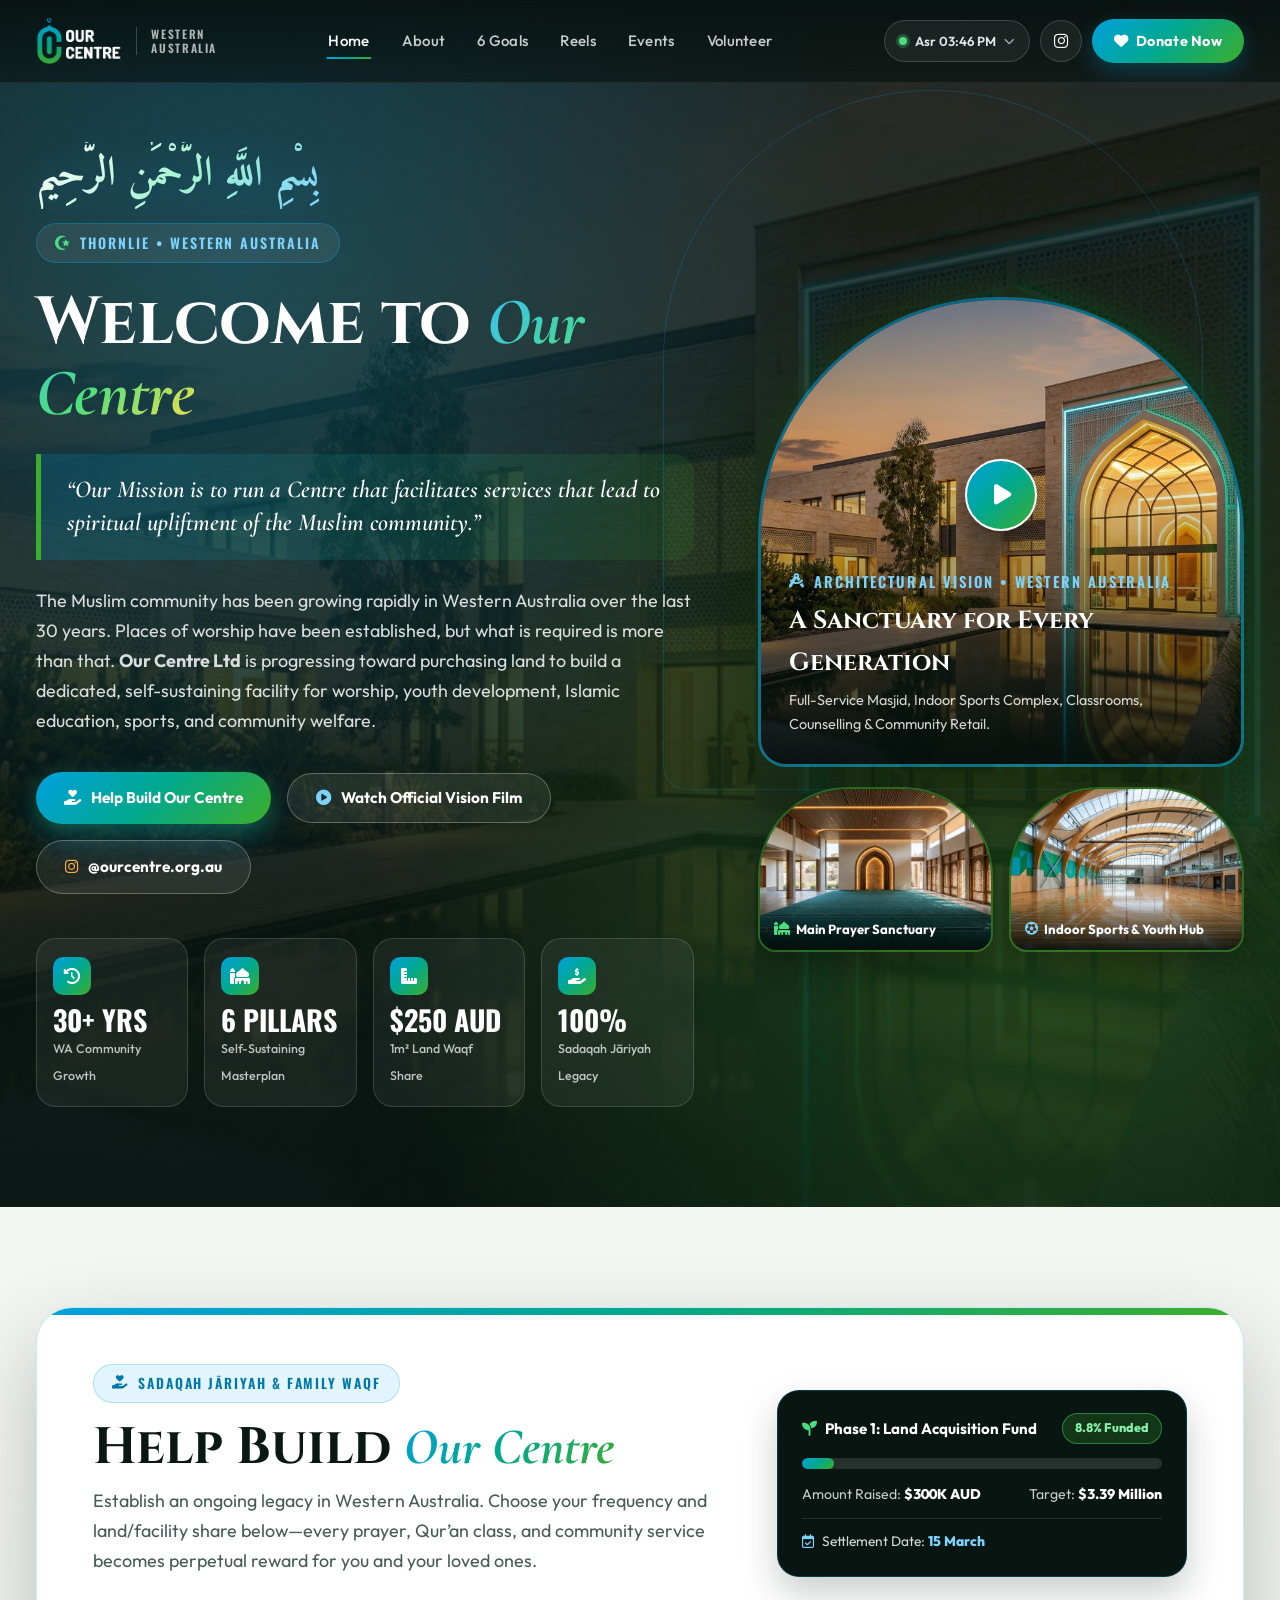
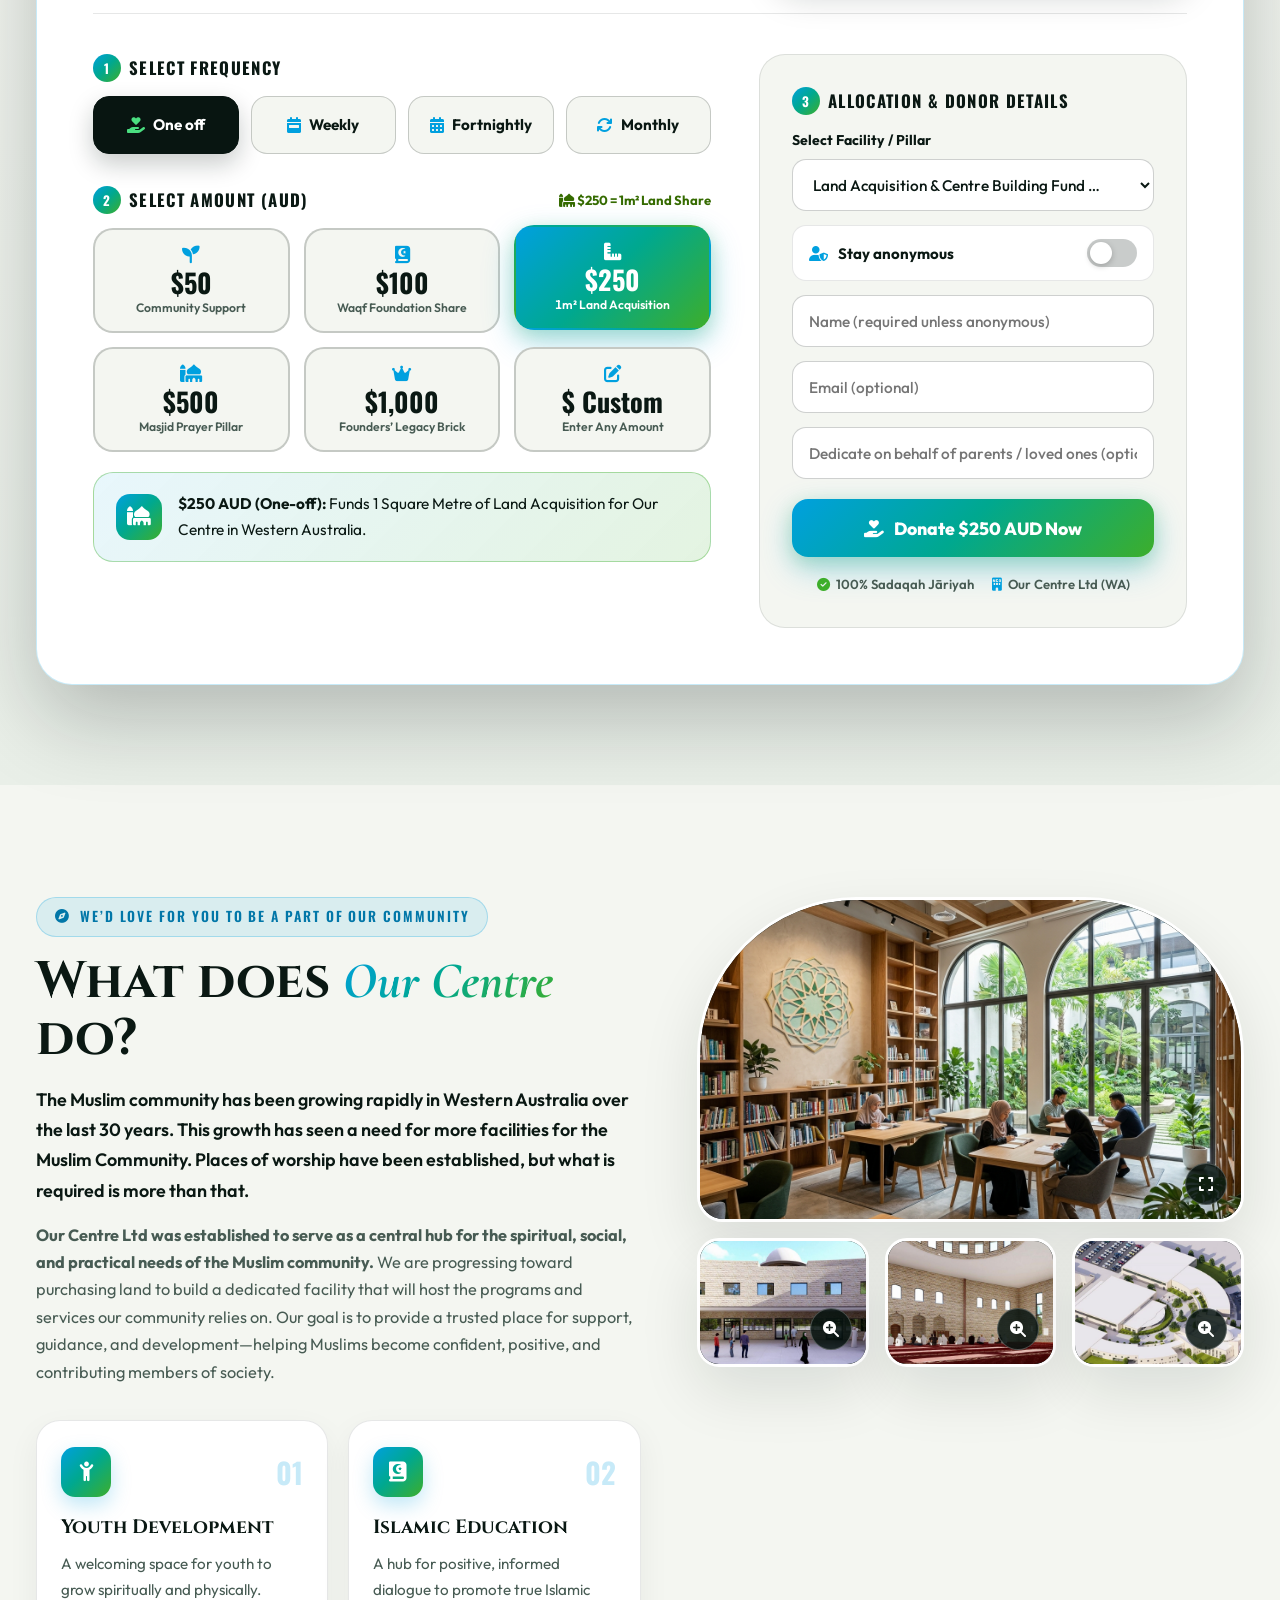
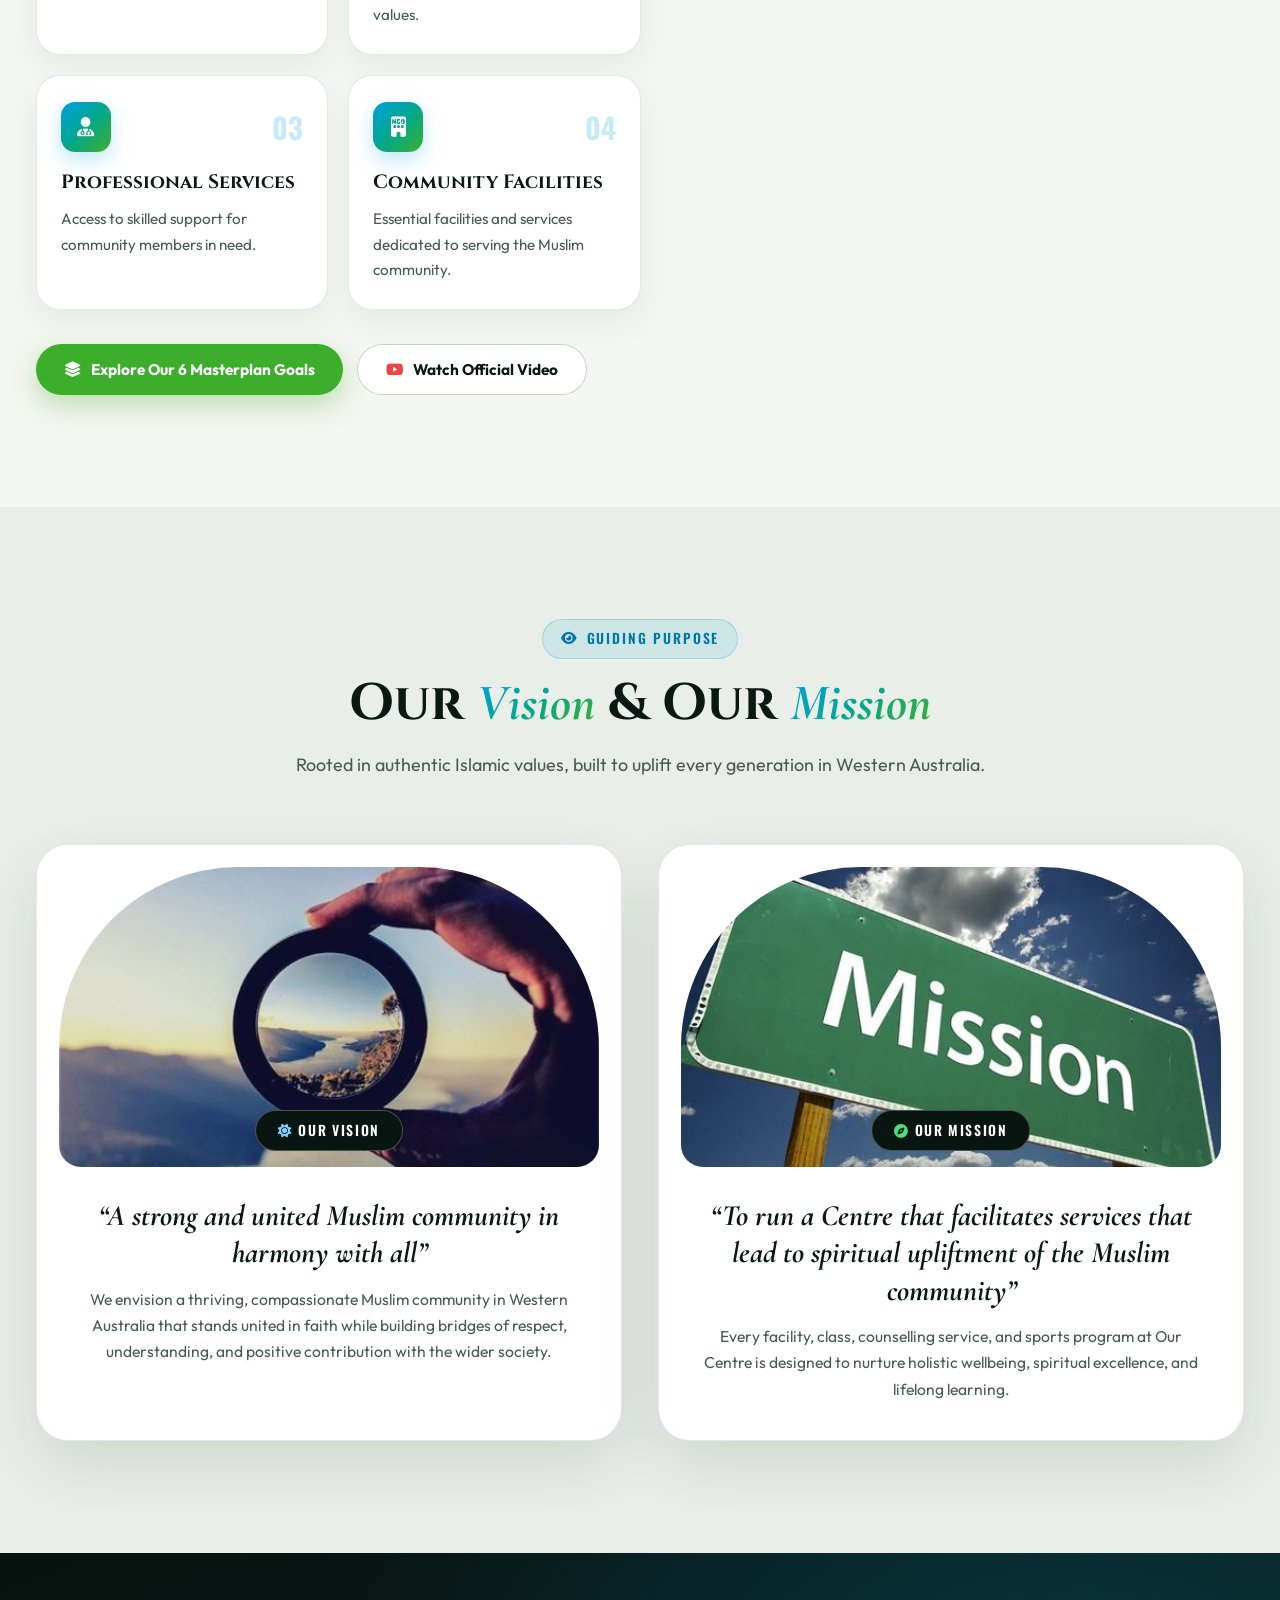
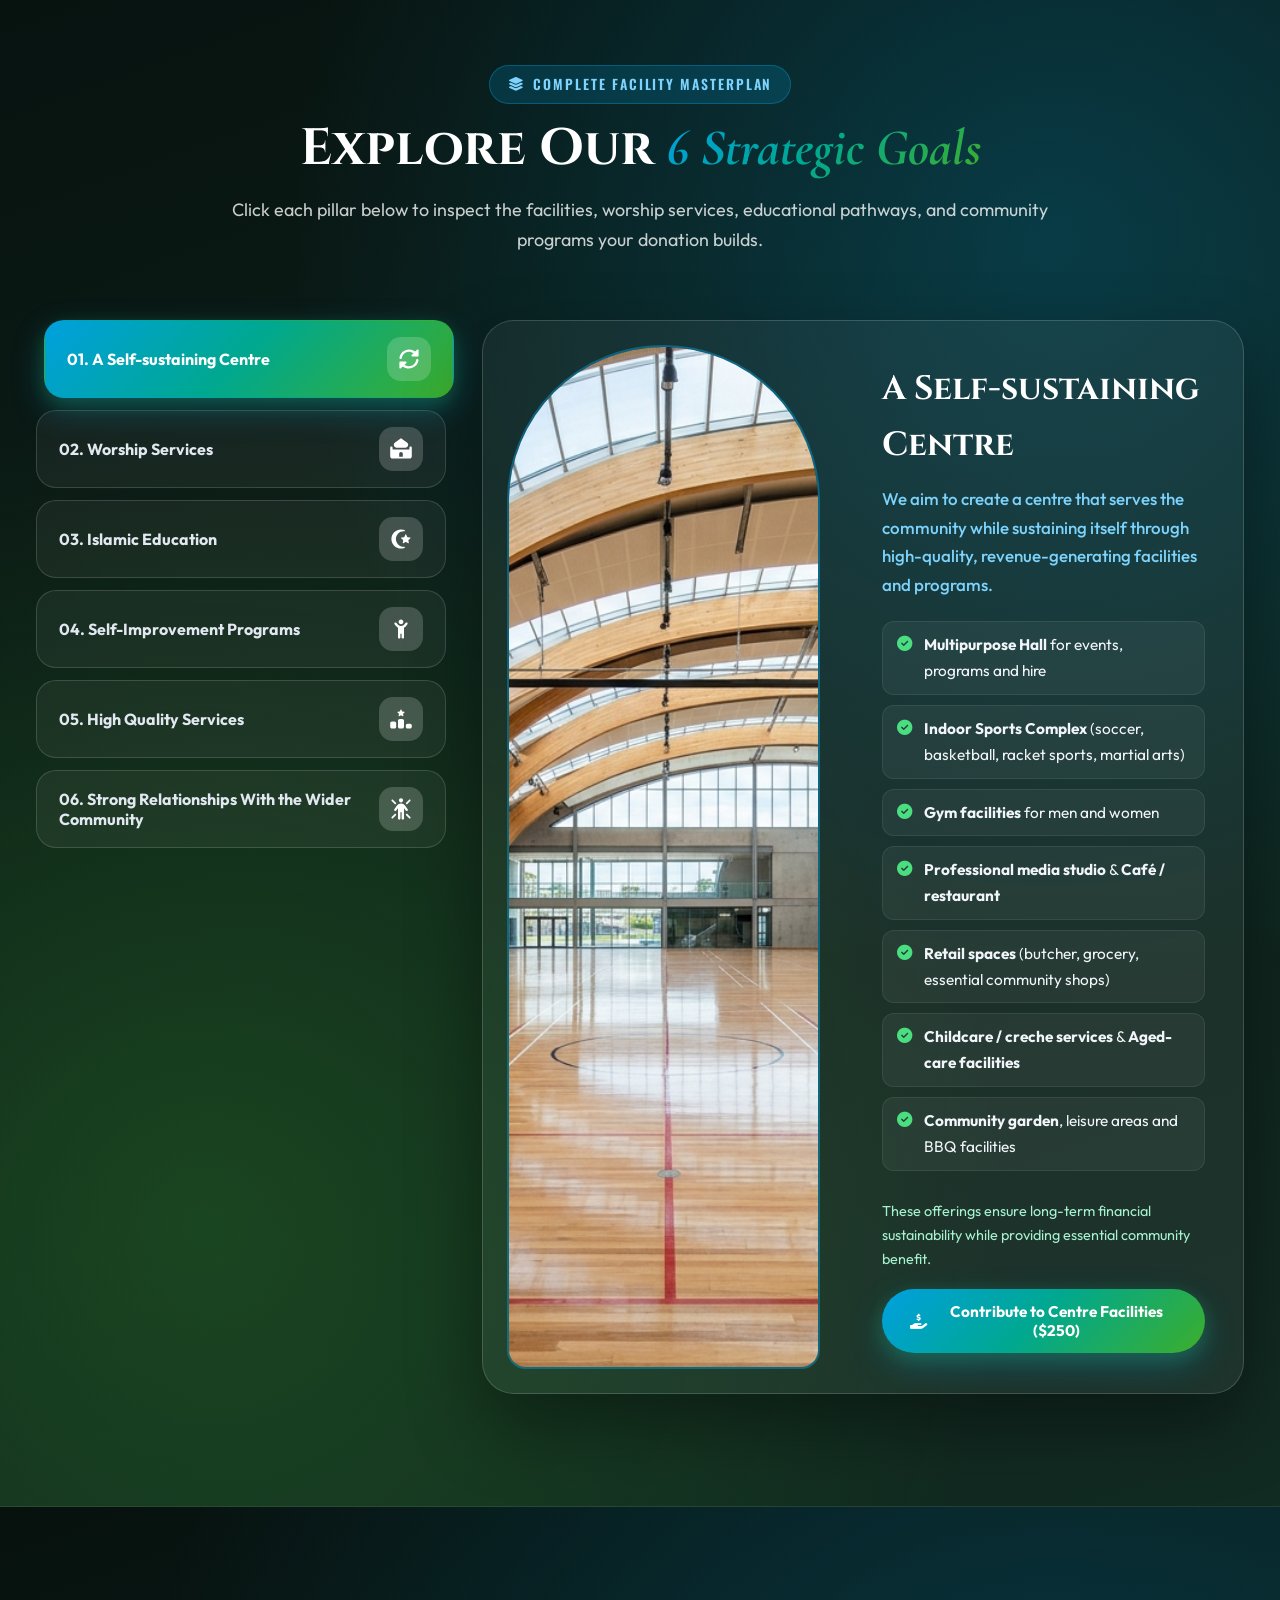
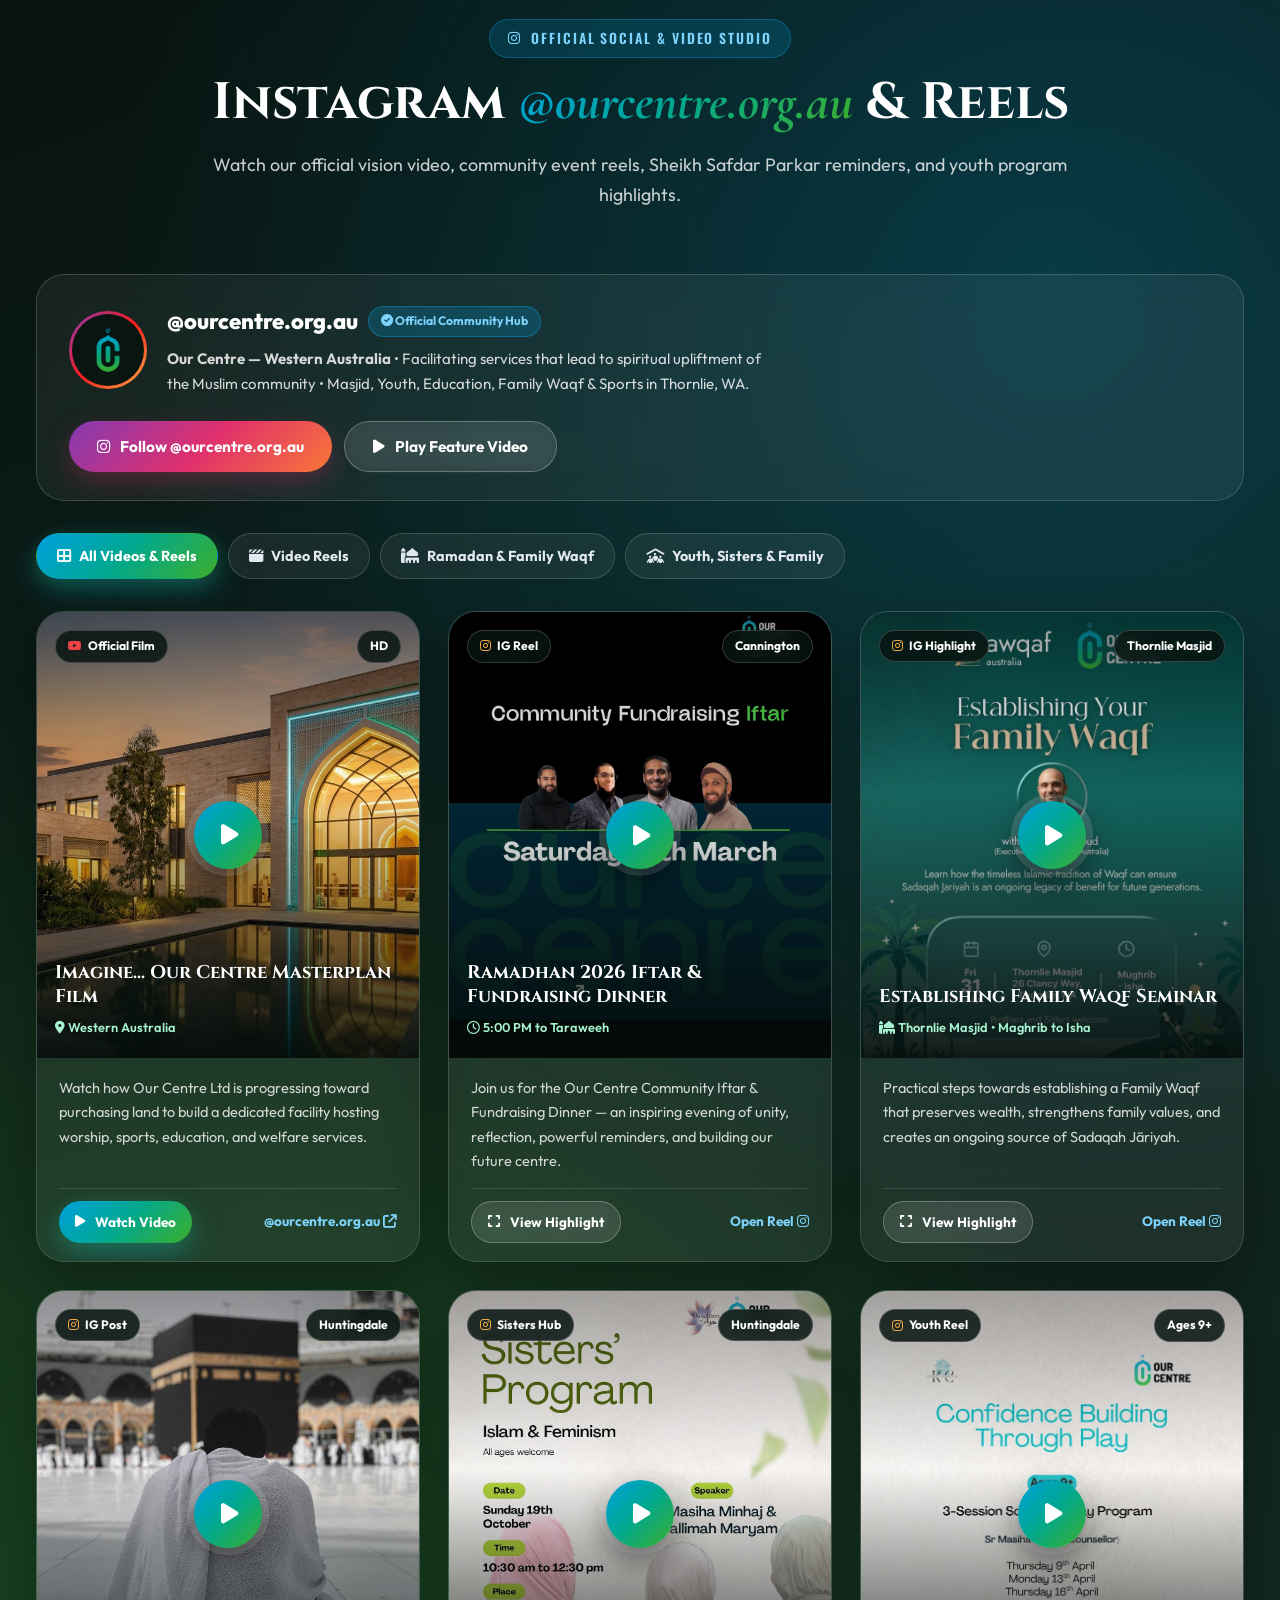
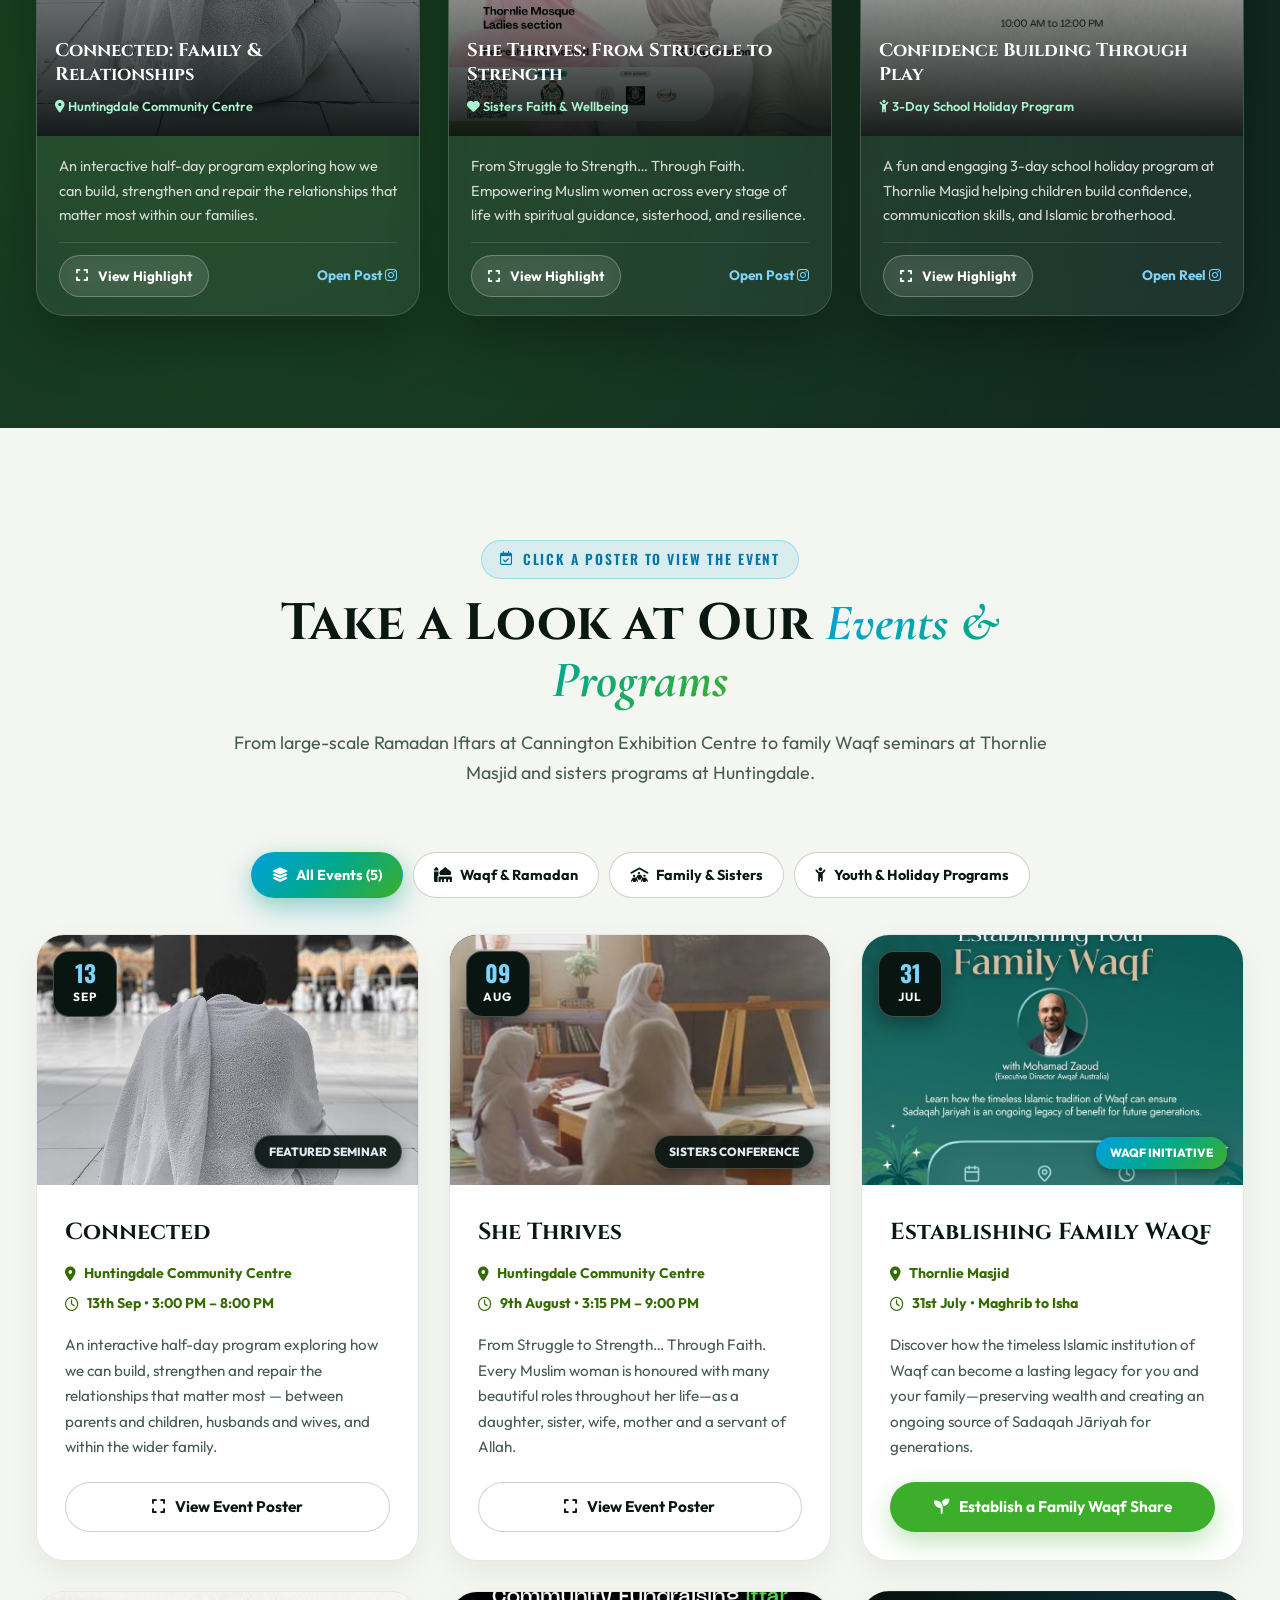
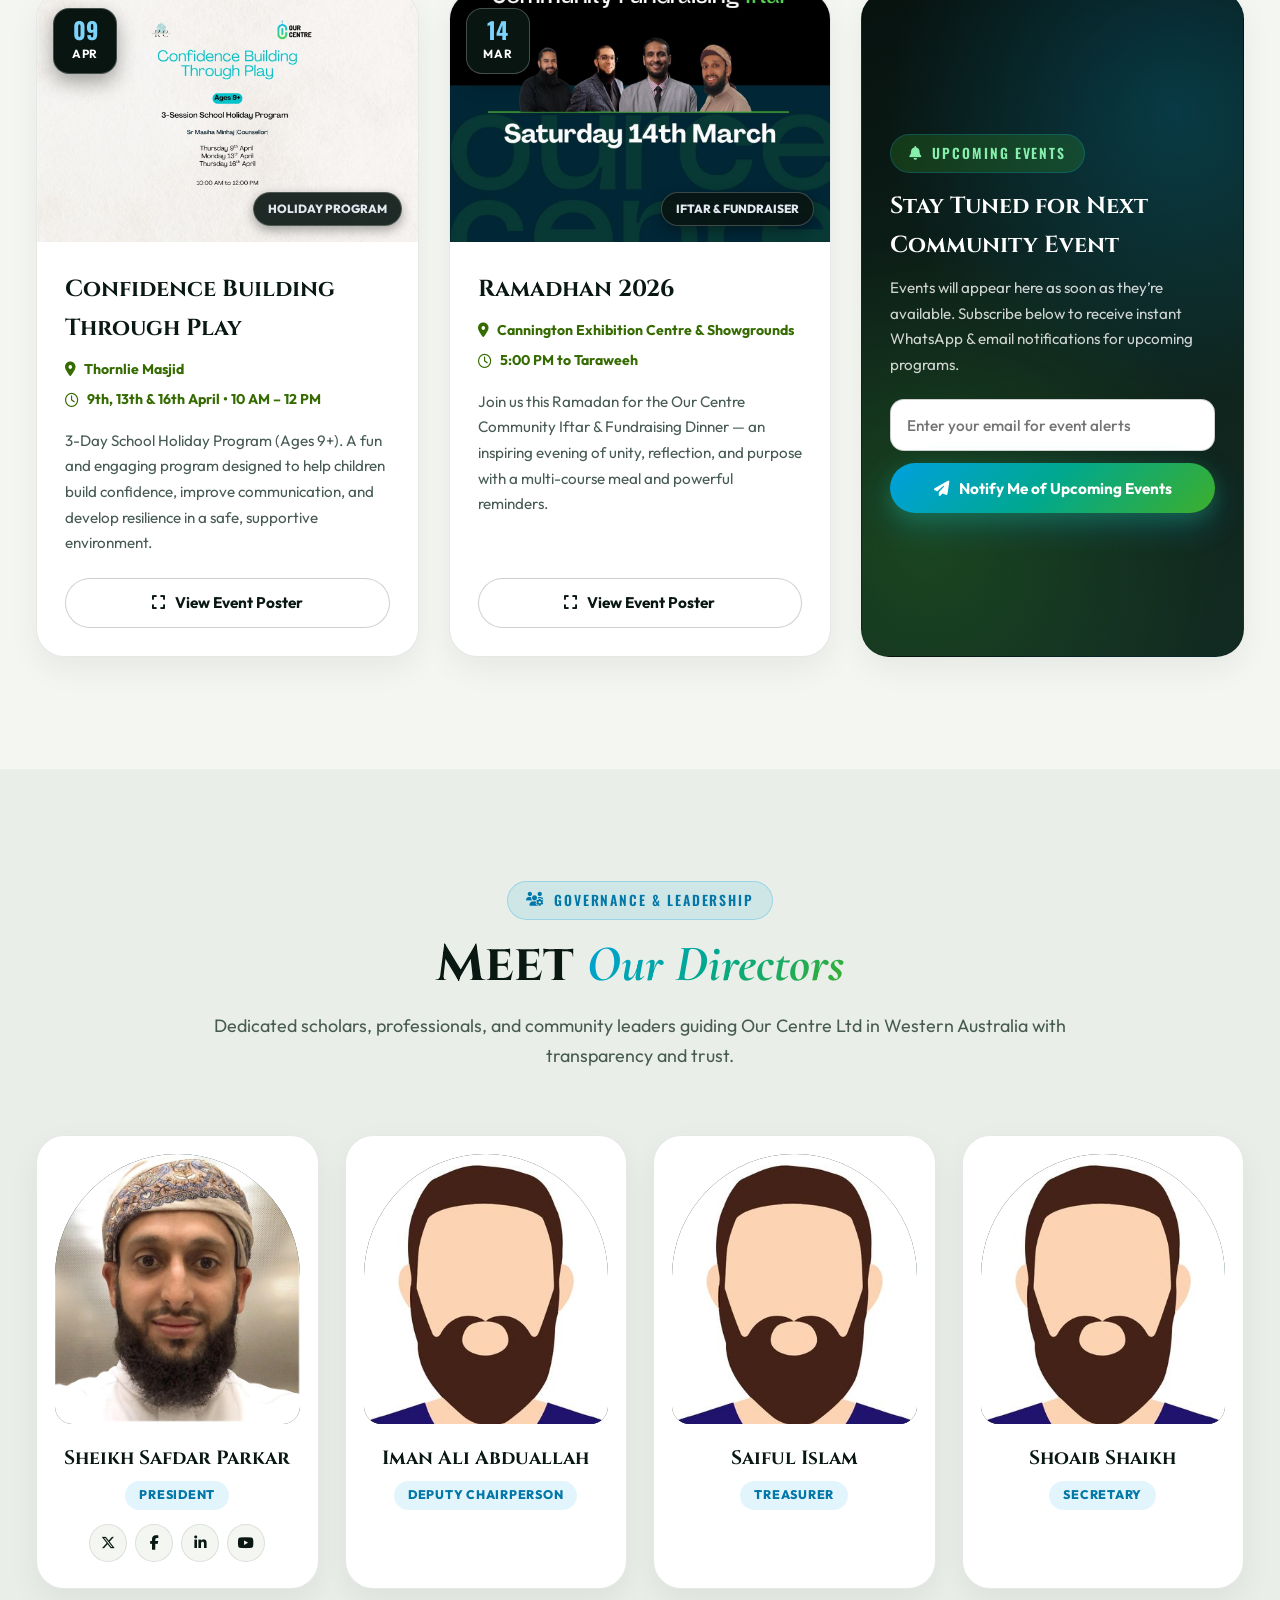
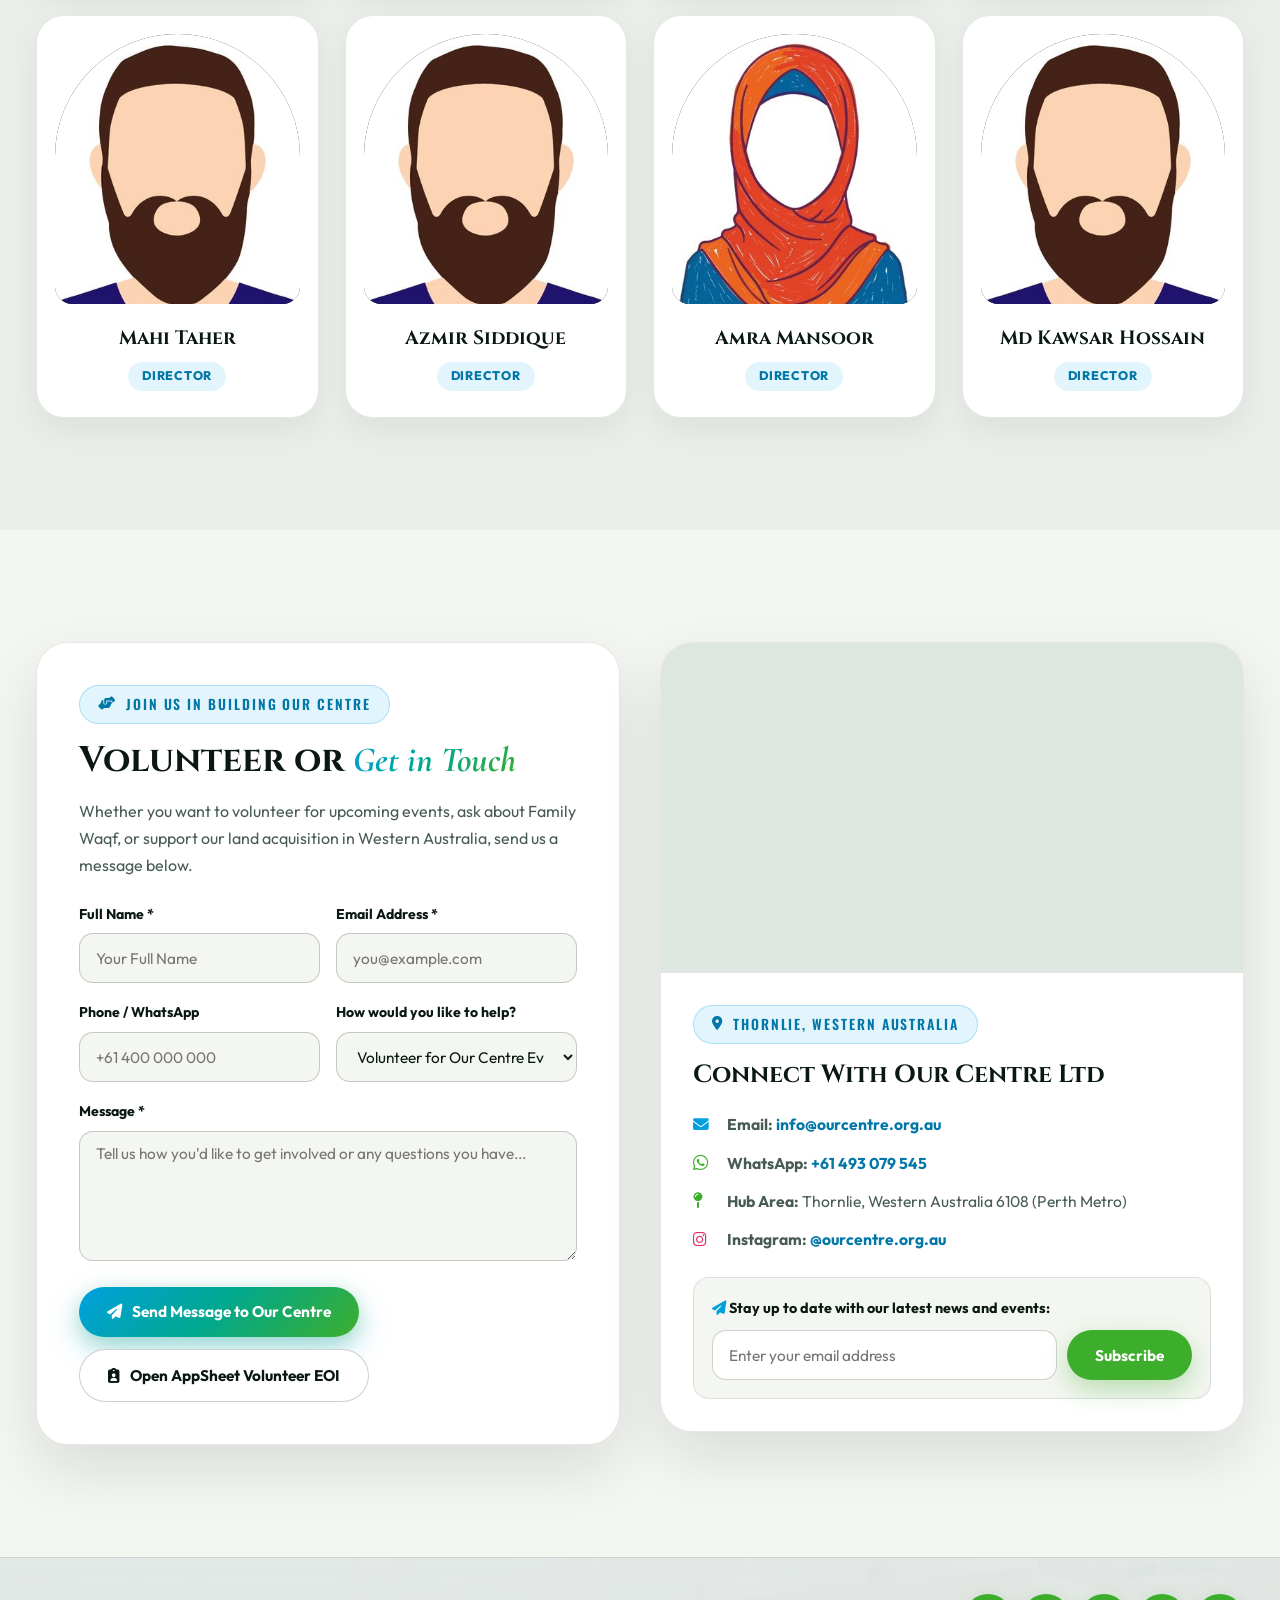
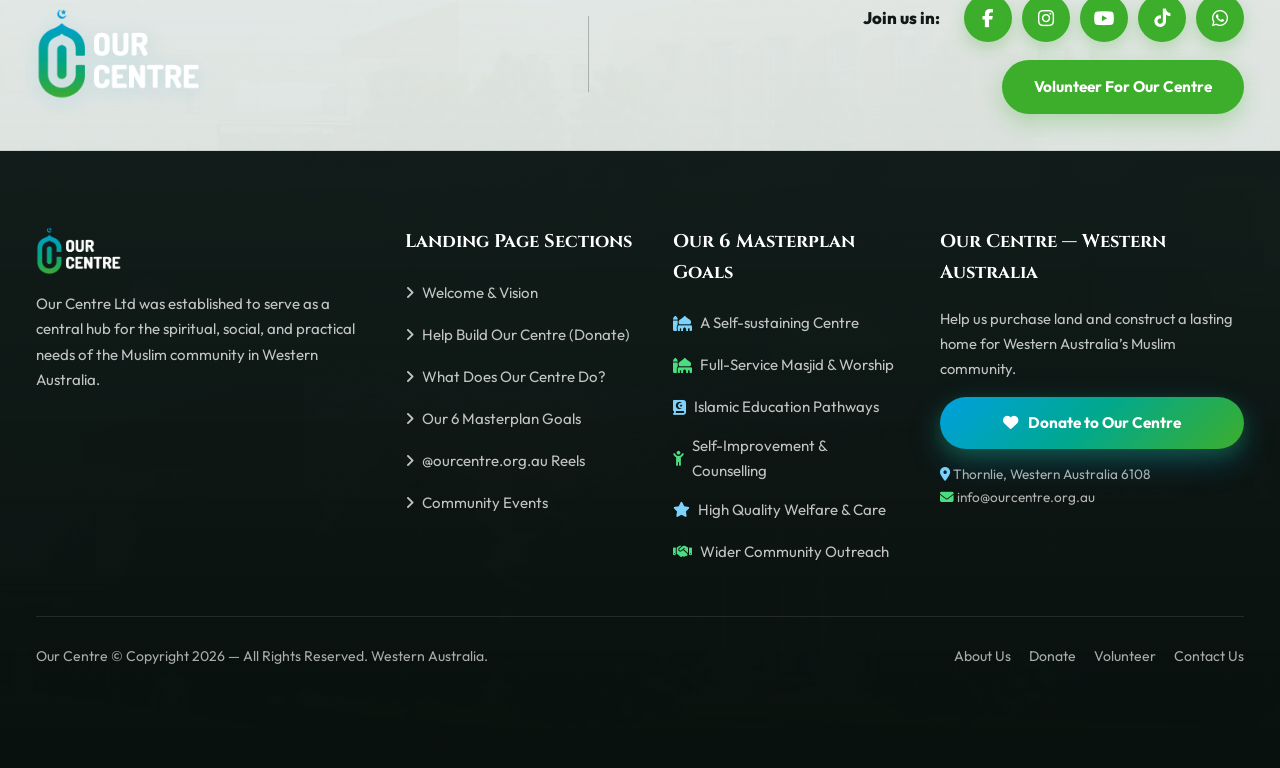
==== commit 23e1263b: "Update Land Fund metrics ( raised, .39M target, Settlement Date 15 March) and remove Flexible Sadaqa" ====
--- a/index.html
+++ b/index.html
@@ -16,7 +16,7 @@
     rel="stylesheet">
   <!-- Font Awesome 6 Icons -->
   <link rel="stylesheet" href="https://cdnjs.cloudflare.com/ajax/libs/font-awesome/6.5.2/css/all.min.css">
-  <link rel="stylesheet" href="styles.css?v=9">
+  <link rel="stylesheet" href="styles.css?v=10">
 </head>
 
 <body>
@@ -234,14 +234,18 @@
                 <span class="land-progress-title">
                   <i class="fa-solid fa-seedling" style="color: #4ADE80;"></i> Phase 1: Land Acquisition Fund
                 </span>
-                <span class="land-progress-badge tabular-nums js-land-pct">57.0% Funded</span>
-              </div>
-              <div class="progress-track" role="progressbar" aria-valuenow="57" aria-valuemin="0" aria-valuemax="100">
-                <div class="progress-fill js-land-fill" style="width: 57%;"></div>
+                <span class="land-progress-badge tabular-nums js-land-pct">8.8% Funded</span>
+              </div>
+              <div class="progress-track" role="progressbar" aria-valuenow="8.8" aria-valuemin="0" aria-valuemax="100" aria-label="Land acquisition progress">
+                <div class="progress-fill js-land-fill" style="width: 8.8%;"></div>
               </div>
               <div class="progress-meta tabular-nums">
-                <span>Pledged: <strong class="js-land-raised">$684,500 AUD</strong></span>
-                <span>Target: <strong>$1,200,000 AUD</strong></span>
+                <span>Amount Raised: <strong class="js-land-raised">$300K AUD</strong></span>
+                <span>Target: <strong>$3.39 Million</strong></span>
+              </div>
+              <div class="settlement-date-row">
+                <i class="fa-regular fa-calendar-check" style="color: #7DD3FC;"></i>
+                <span>Settlement Date: <strong>15 March</strong></span>
               </div>
             </div>
           </div>
@@ -252,10 +256,6 @@
             <div>
               <div class="sdd-step-title">
                 <span class="step-badge"><span class="step-num">1</span> Select Frequency</span>
-                <span
-                  style="font-family: var(--oc-font-sans); font-size: 0.82rem; color: var(--oc-cyan); text-transform: none; letter-spacing: 0;">
-                  <i class="fa-solid fa-repeat"></i> Flexible Sadaqah Jāriyah
-                </span>
               </div>
 
               <div class="sdd-seg" role="tablist" aria-label="Donation frequency">
@@ -1626,7 +1626,7 @@
     </div>
   </div>
 
-  <script src="app.js?v=7"></script>
+  <script src="app.js?v=8"></script>
 </body>
 
 </html>
--- a/styles.css
+++ b/styles.css
@@ -1104,9 +1104,89 @@
   max-width: 480px;
   background: var(--oc-sanctuary-dark);
   color: #FFFFFF;
-  padding: 22px 26px;
+  padding: 22px 24px;
   border-radius: 22px;
-  box-shadow: 0 16px 36px rgba(8, 21, 17, 0.18);
+  border: 1px solid rgba(0, 160, 223, 0.28);
+  box-shadow: 0 16px 36px rgba(8, 21, 17, 0.22);
+}
+
+.land-progress-header {
+  display: flex;
+  flex-wrap: wrap;
+  align-items: center;
+  justify-content: space-between;
+  gap: 8px 12px;
+  margin-bottom: 14px;
+}
+
+.land-progress-title {
+  display: inline-flex;
+  align-items: center;
+  gap: 8px;
+  font-size: 0.94rem;
+  font-weight: 700;
+  color: #FFFFFF;
+}
+
+.land-progress-badge {
+  display: inline-flex;
+  align-items: center;
+  padding: 4px 12px;
+  border-radius: 999px;
+  background: rgba(61, 174, 43, 0.22);
+  border: 1px solid rgba(74, 222, 128, 0.45);
+  color: #86EFAC;
+  font-size: 0.78rem;
+  font-weight: 800;
+  white-space: nowrap;
+}
+
+.progress-track {
+  width: 100%;
+  height: 11px;
+  background: rgba(255, 255, 255, 0.12);
+  border-radius: 999px;
+  overflow: hidden;
+  margin-bottom: 14px;
+}
+
+.progress-fill {
+  height: 100%;
+  min-width: 10px;
+  background: var(--oc-grad-mihrab);
+  border-radius: 999px;
+  transition: width 0.6s cubic-bezier(0.22, 1, 0.36, 1);
+}
+
+.progress-meta {
+  display: flex;
+  flex-wrap: wrap;
+  align-items: center;
+  justify-content: space-between;
+  gap: 6px 14px;
+  font-size: 0.88rem;
+  color: rgba(255, 255, 255, 0.78);
+  margin-bottom: 12px;
+}
+
+.progress-meta strong {
+  color: #FFFFFF;
+  font-weight: 800;
+}
+
+.settlement-date-row {
+  display: flex;
+  align-items: center;
+  gap: 8px;
+  padding-top: 11px;
+  border-top: 1px solid rgba(255, 255, 255, 0.12);
+  font-size: 0.86rem;
+  color: rgba(255, 255, 255, 0.84);
+}
+
+.settlement-date-row strong {
+  color: #7DD3FC;
+  font-weight: 800;
 }
 
 /* Spacious 12-Column Donation Configurator Layout */
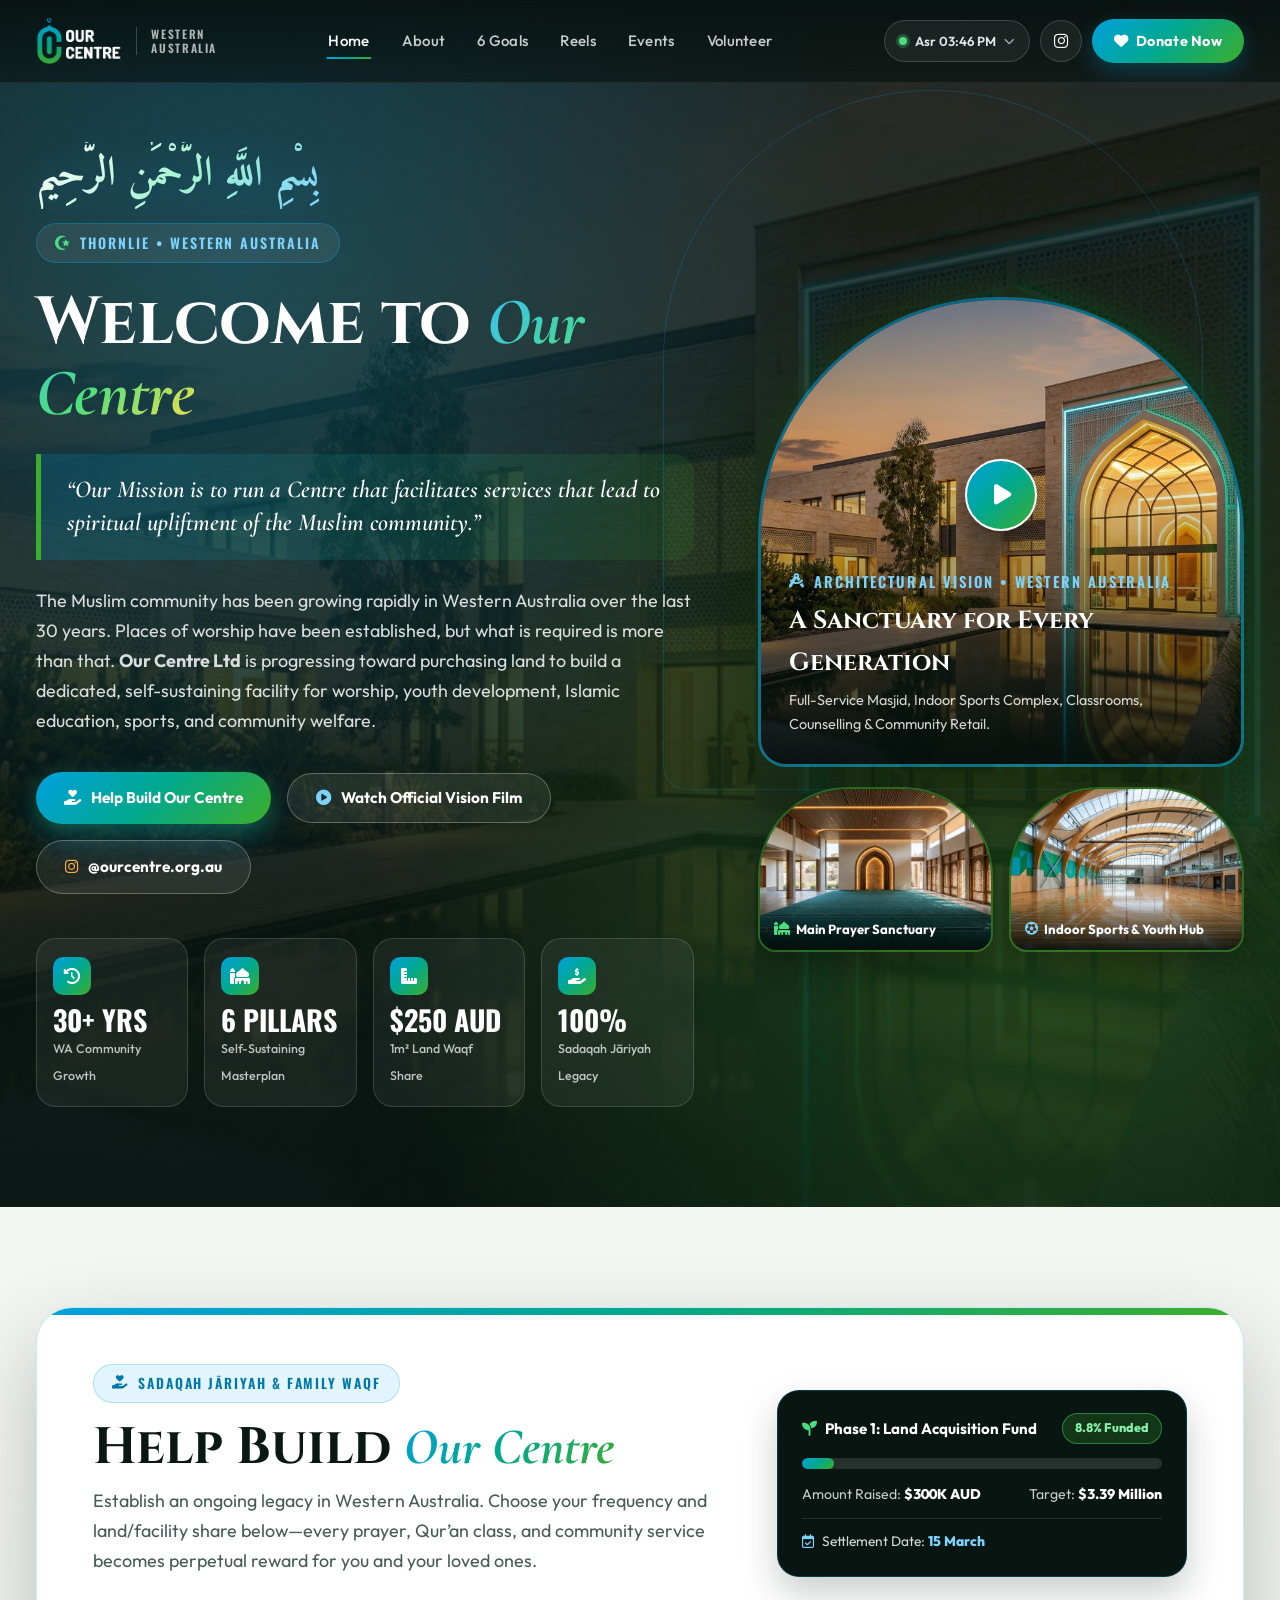
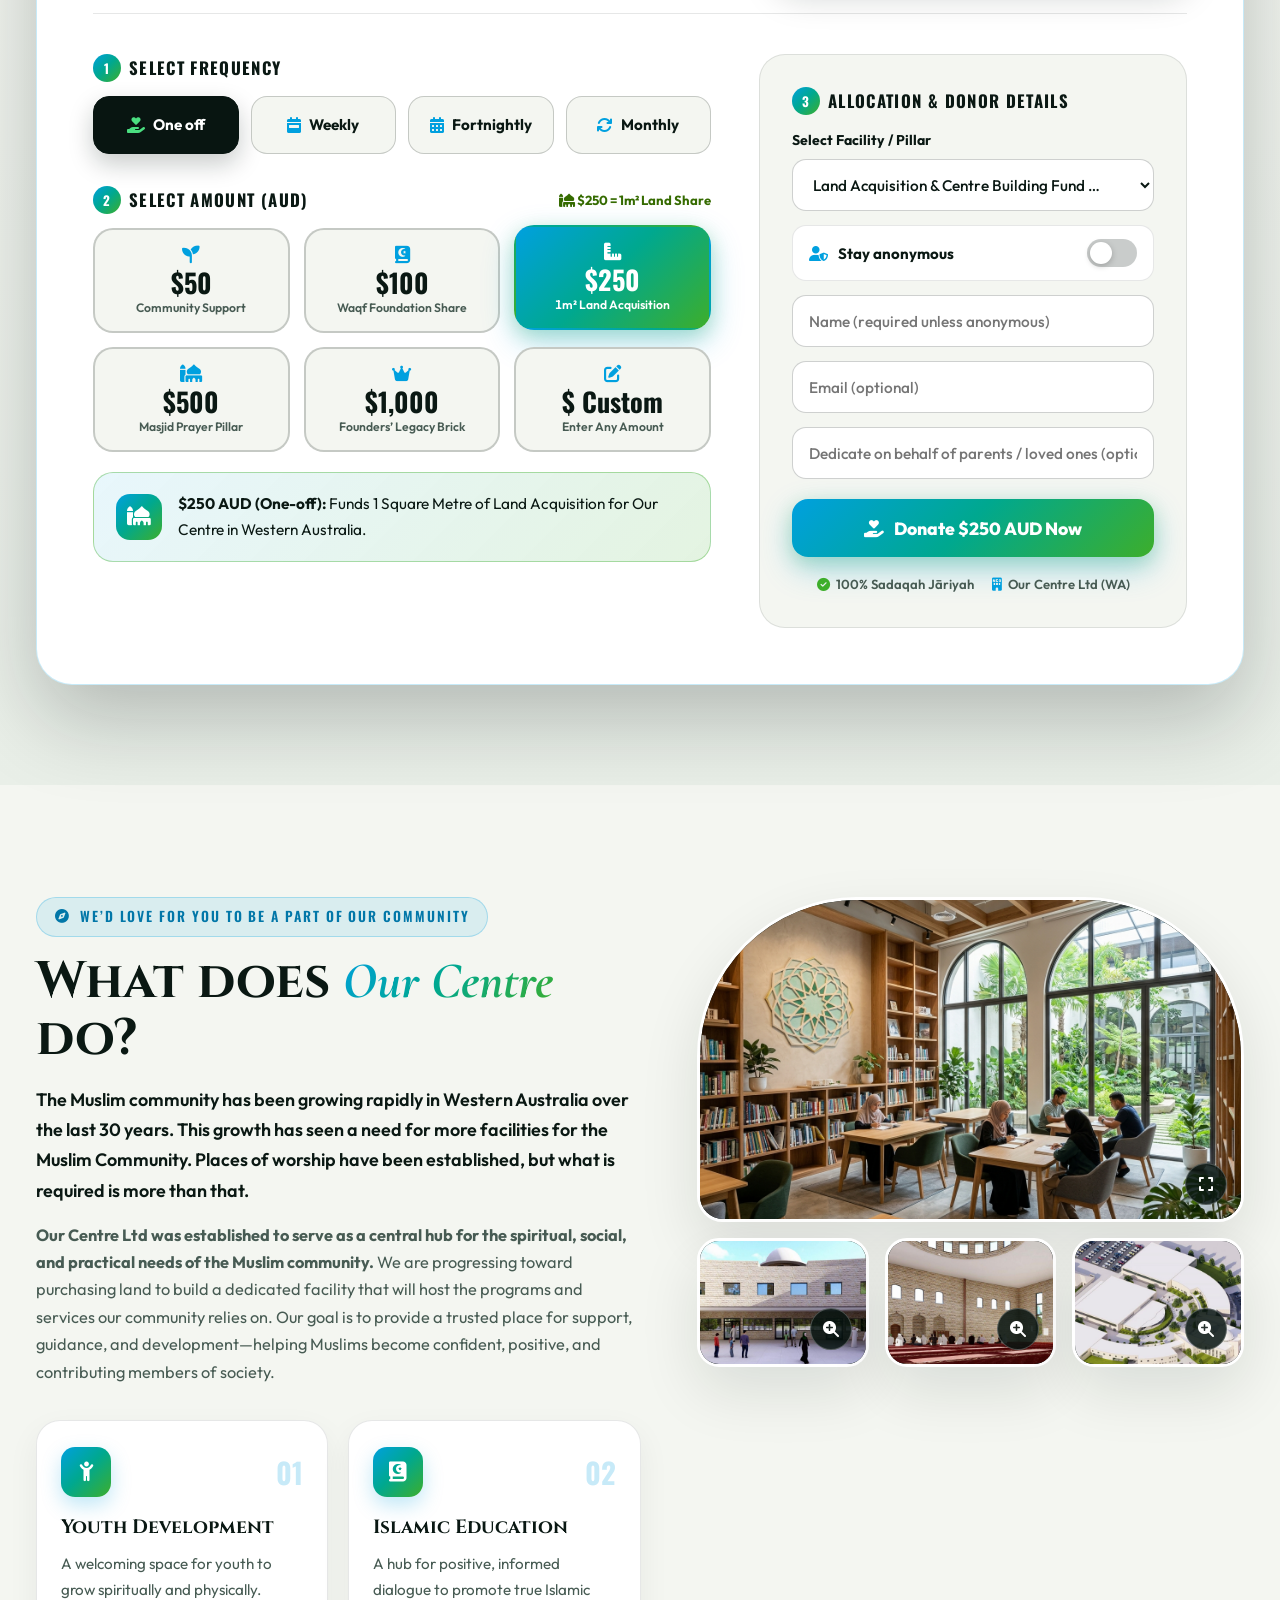
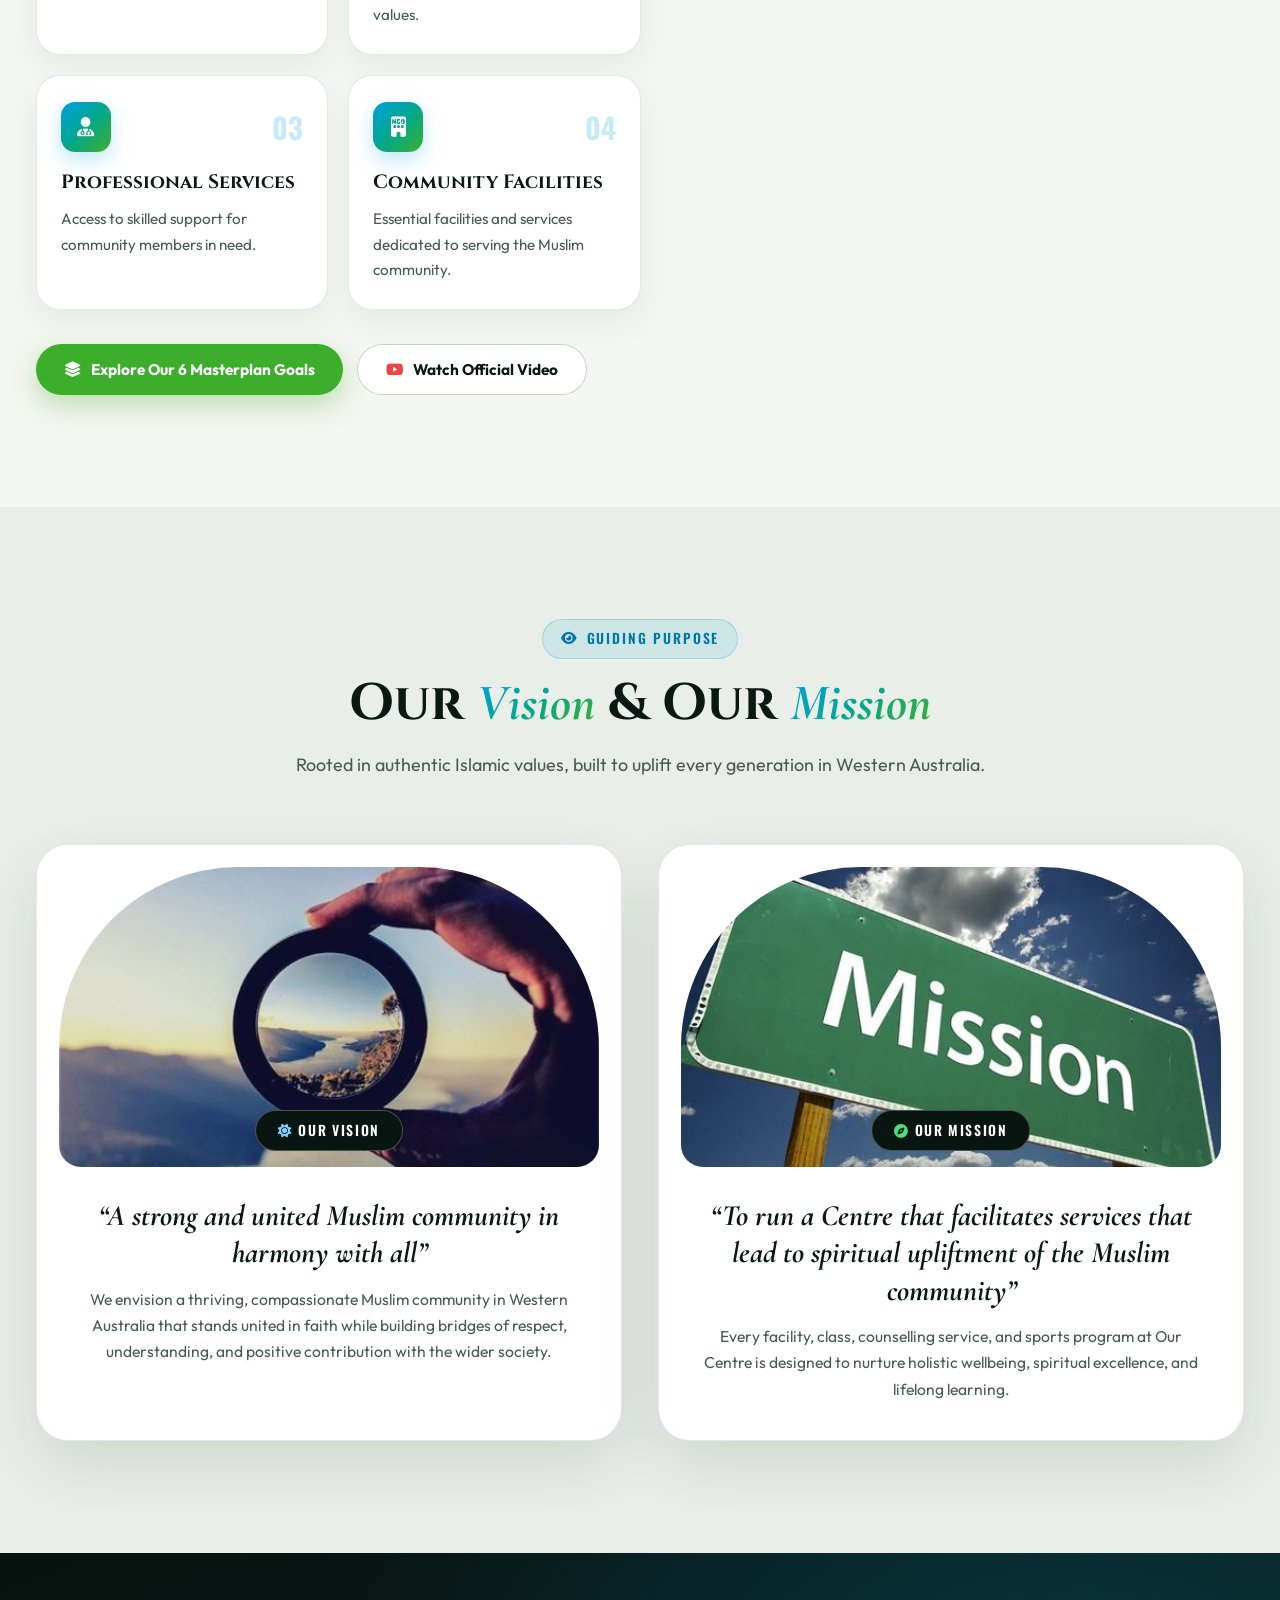
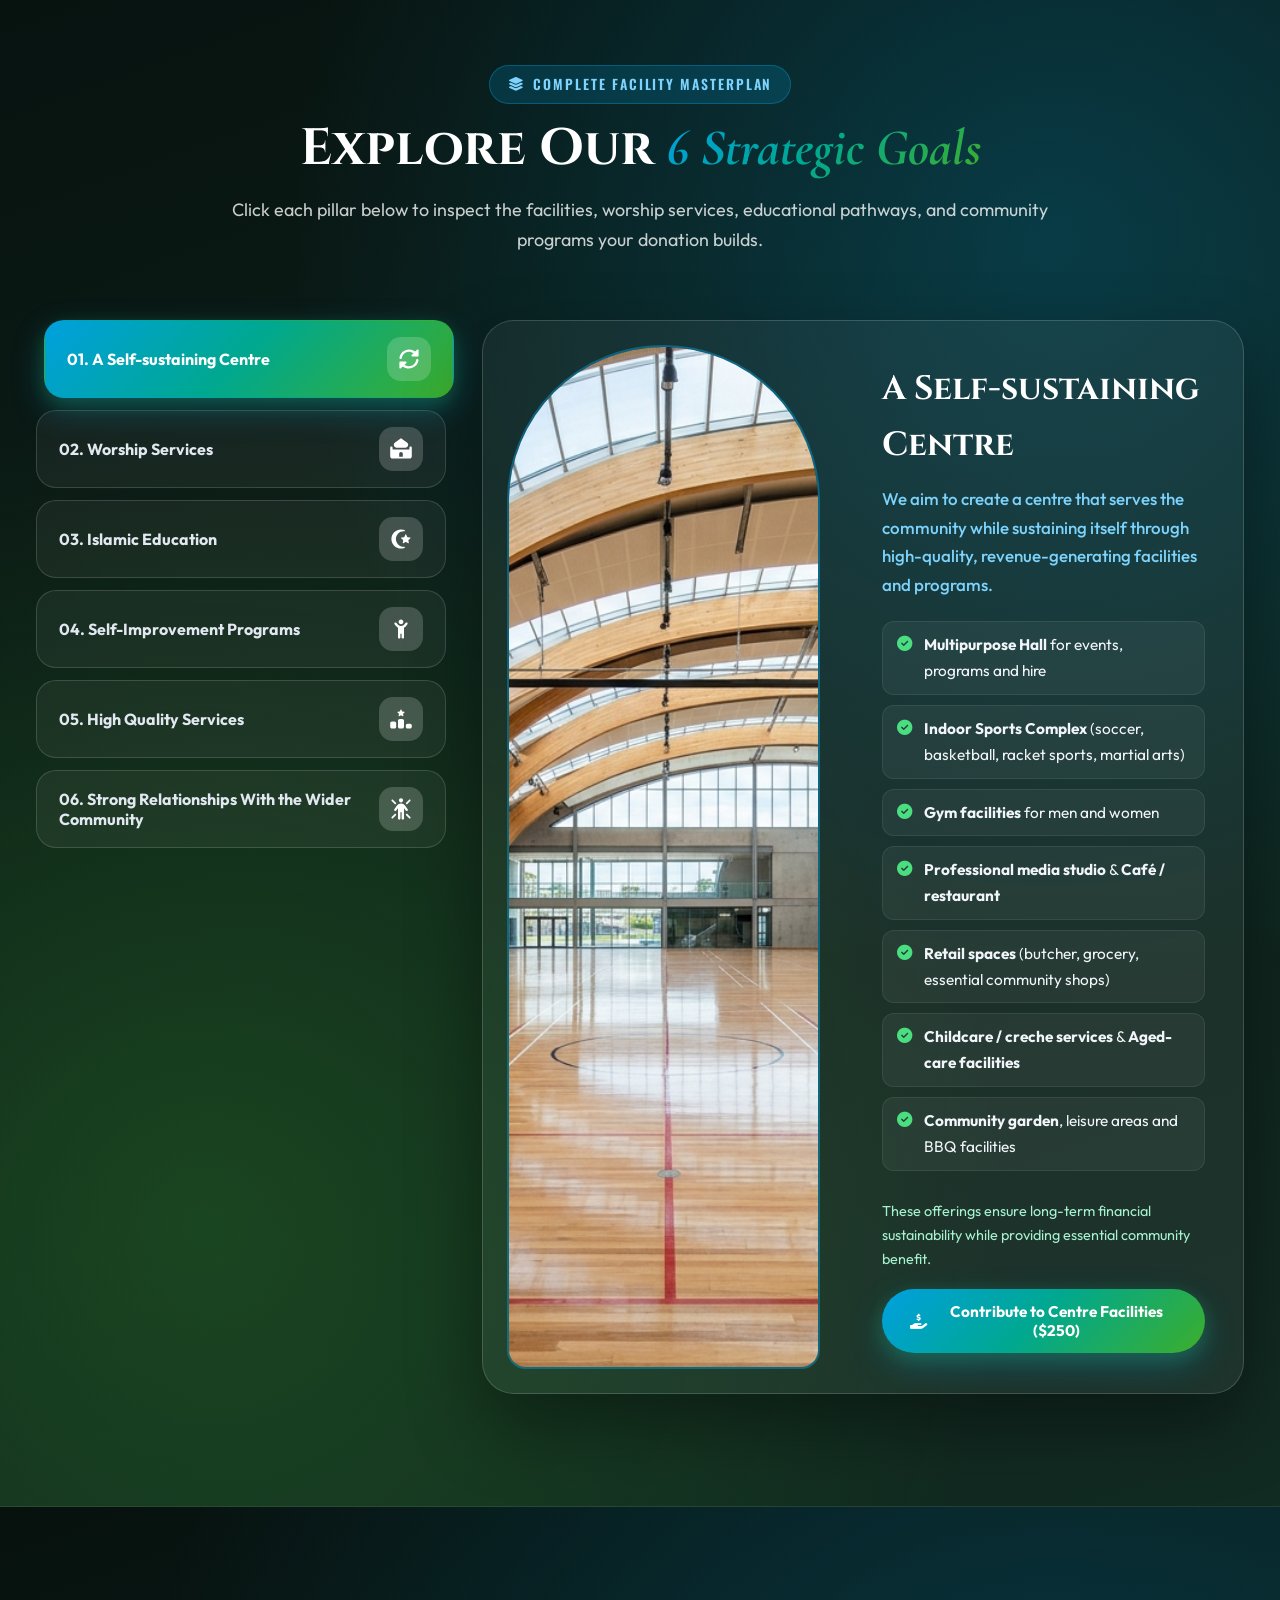
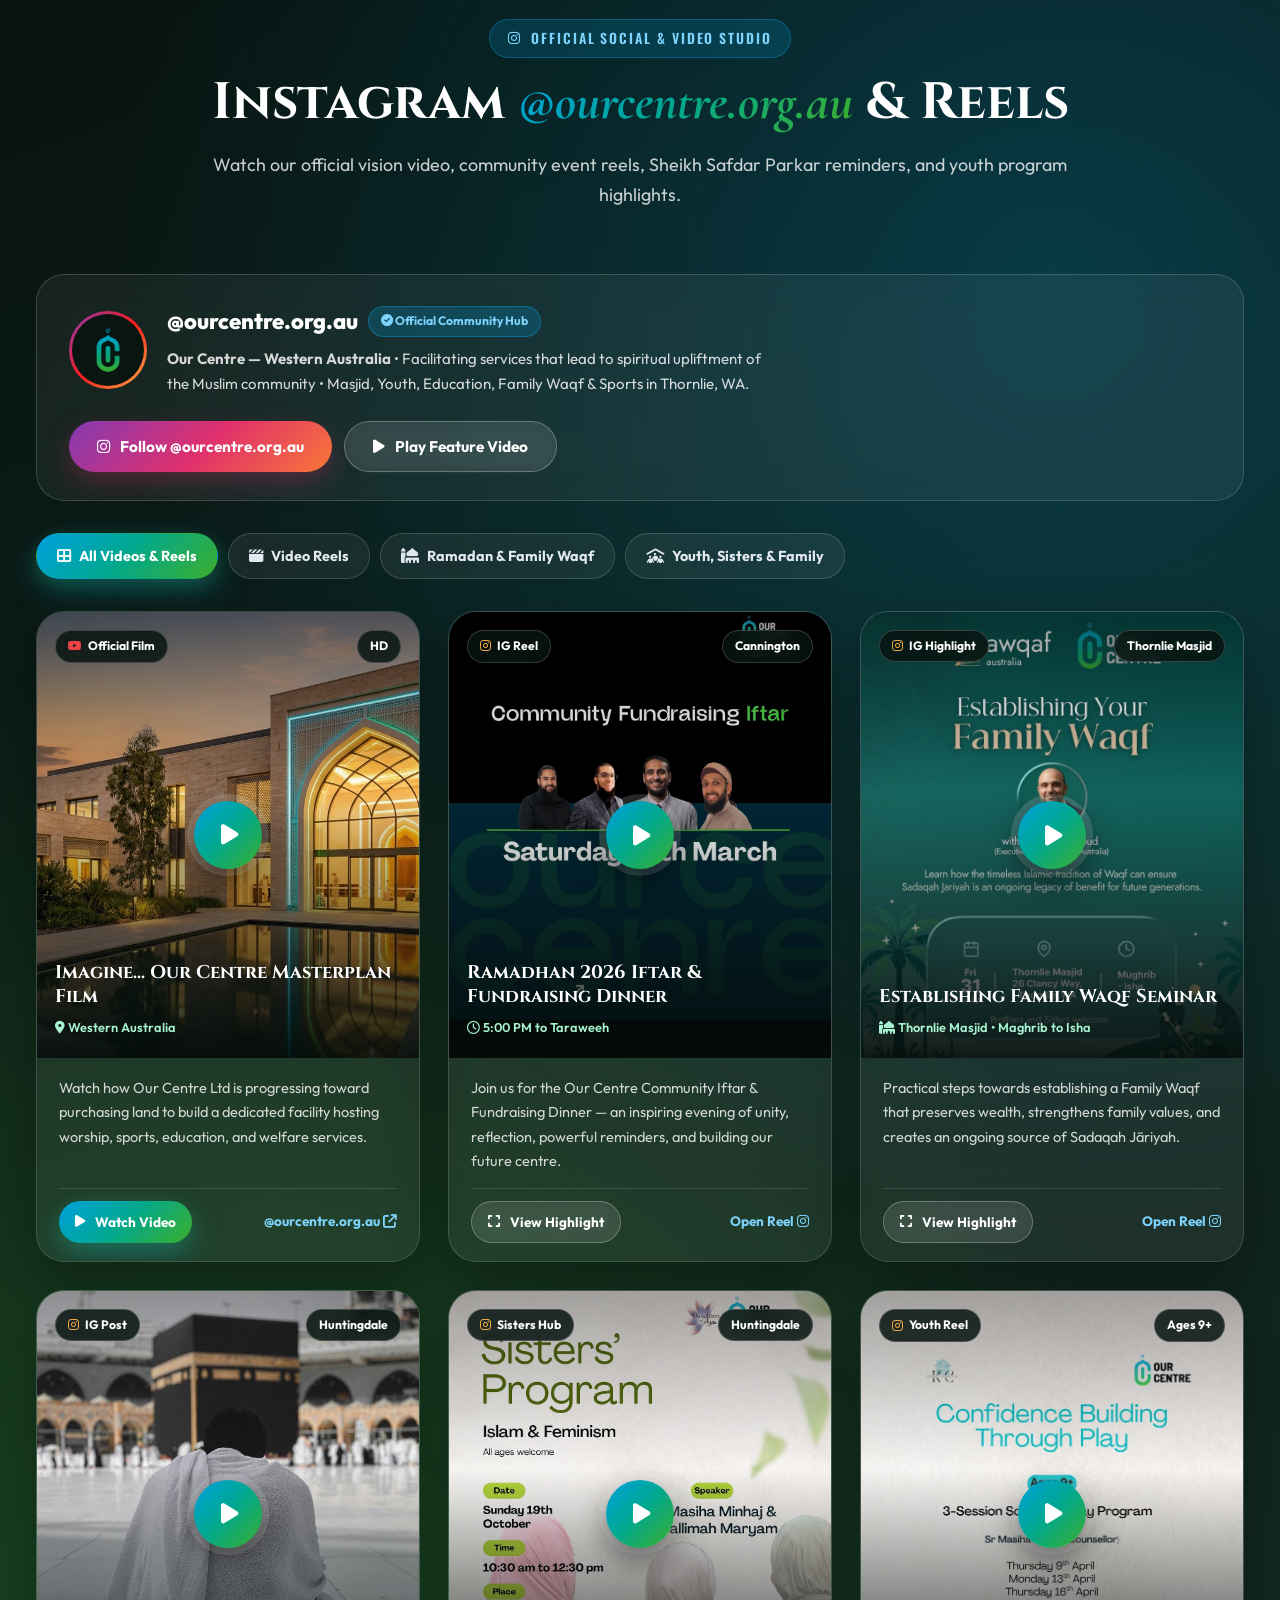
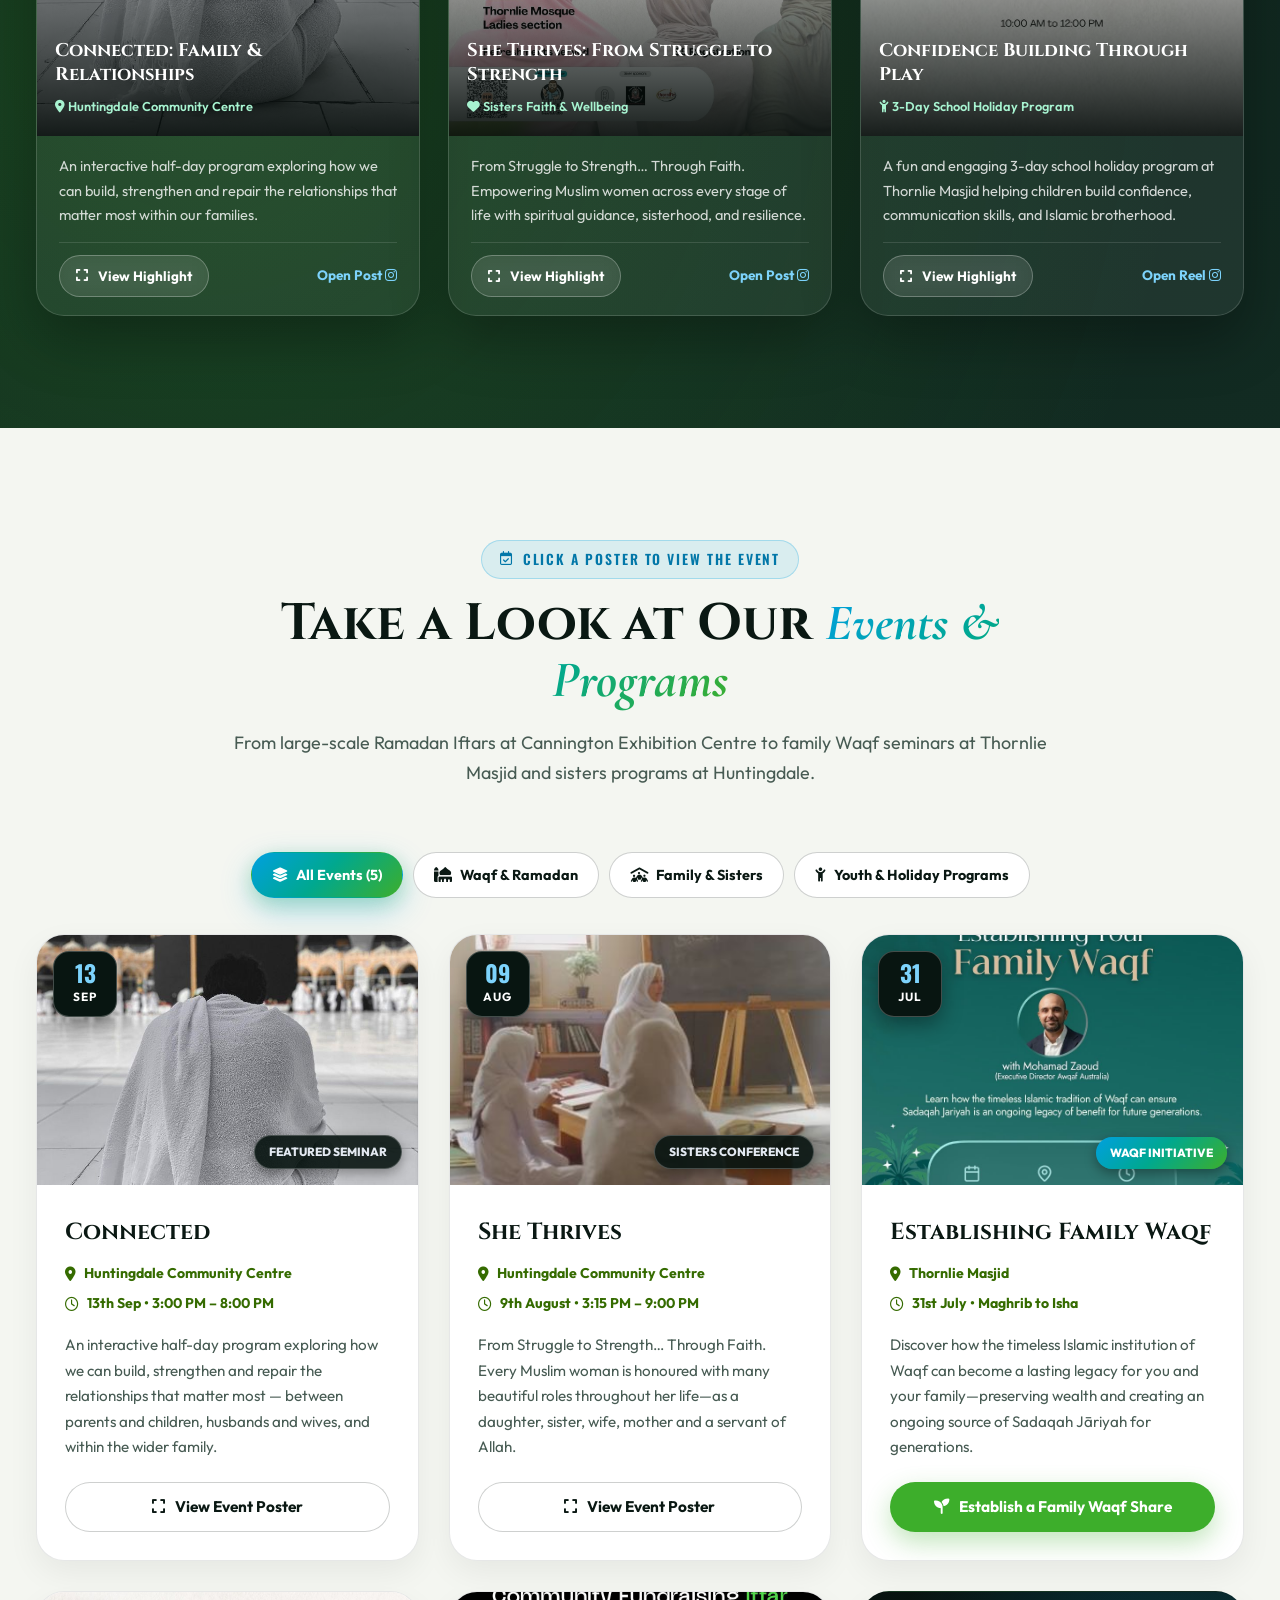
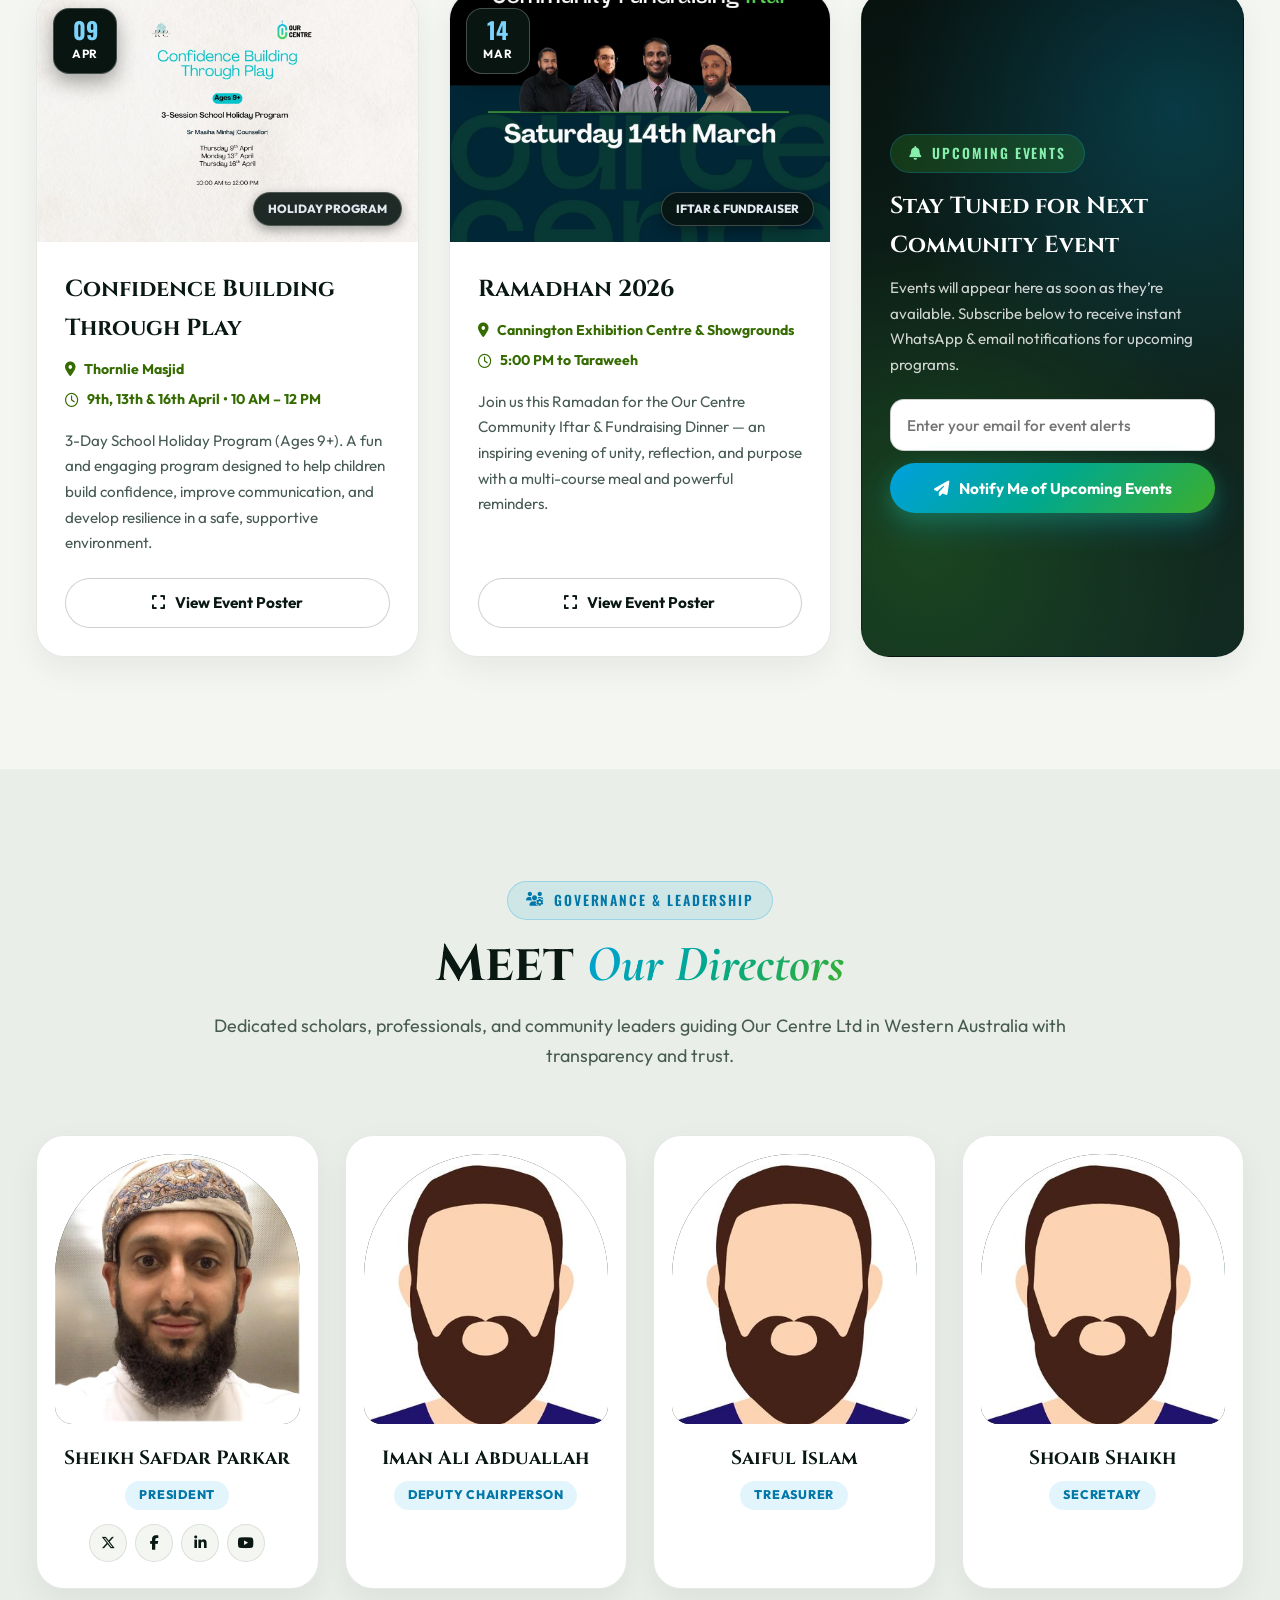
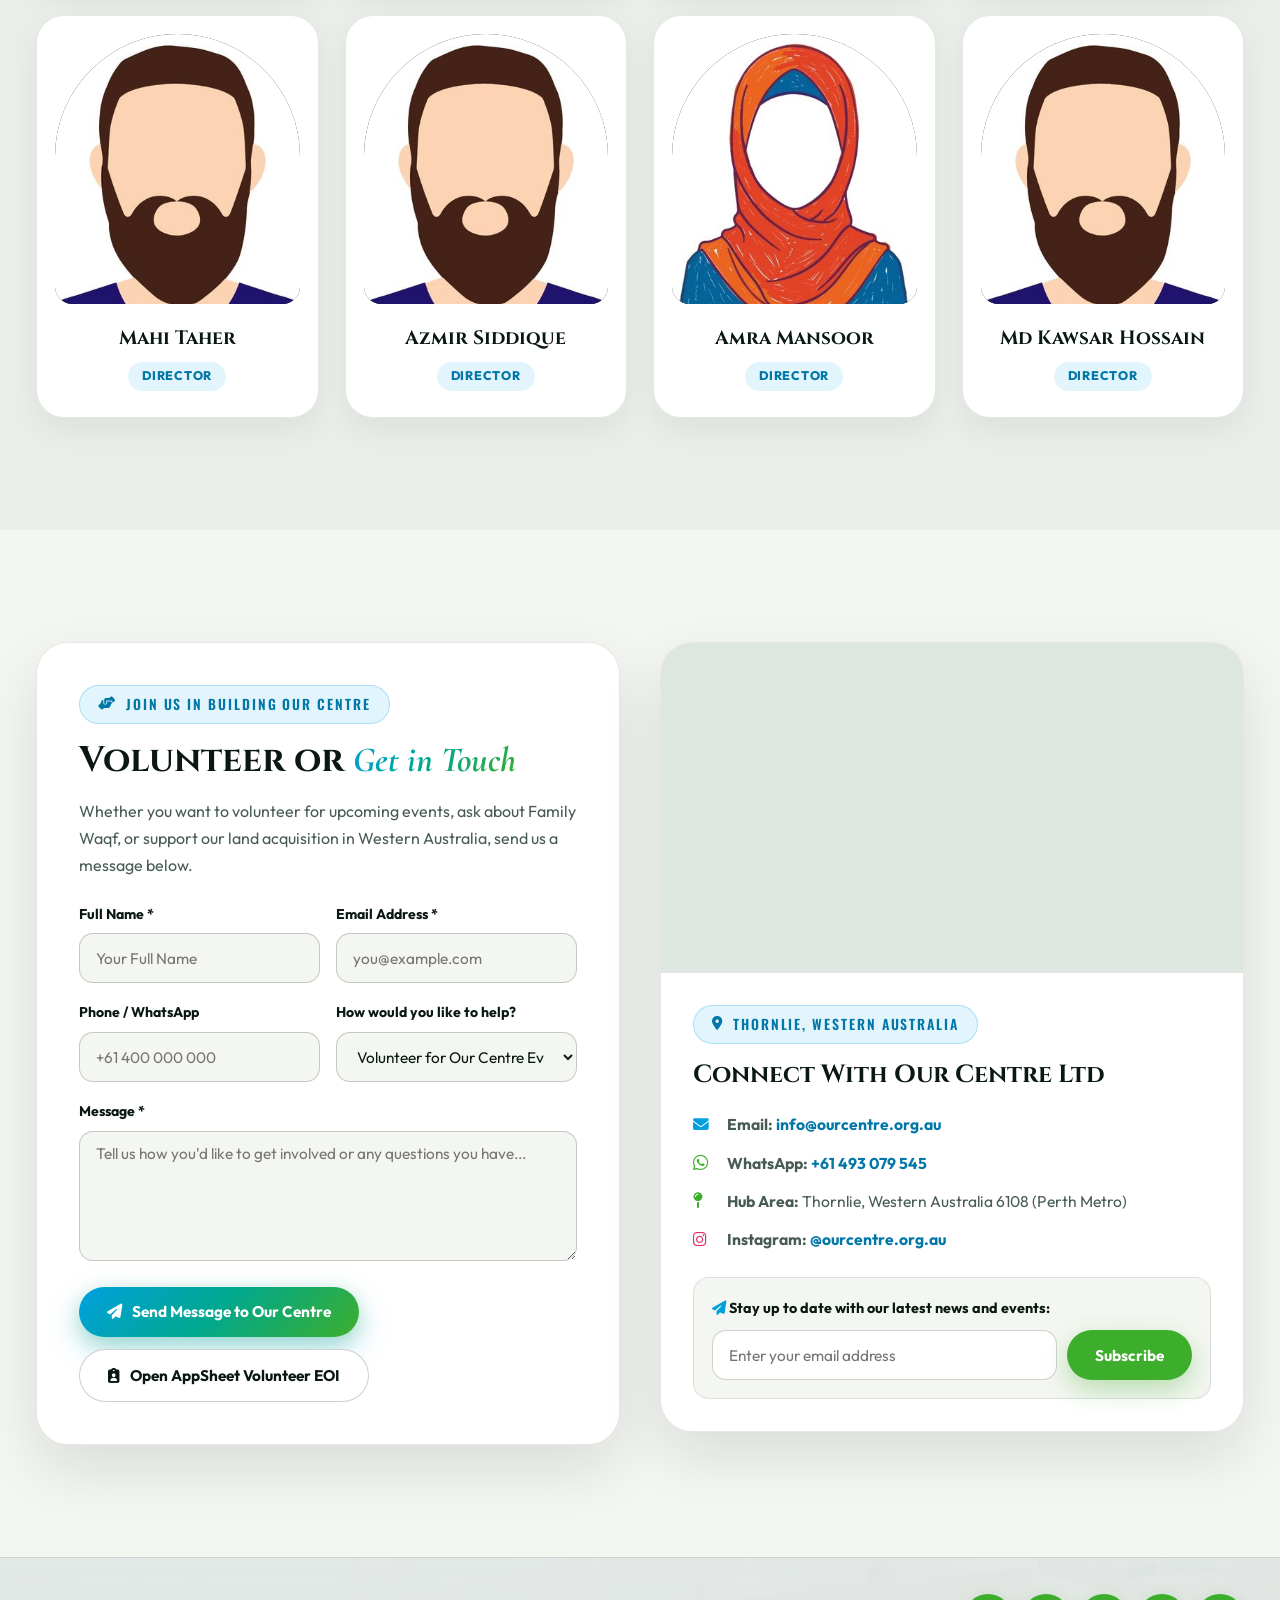
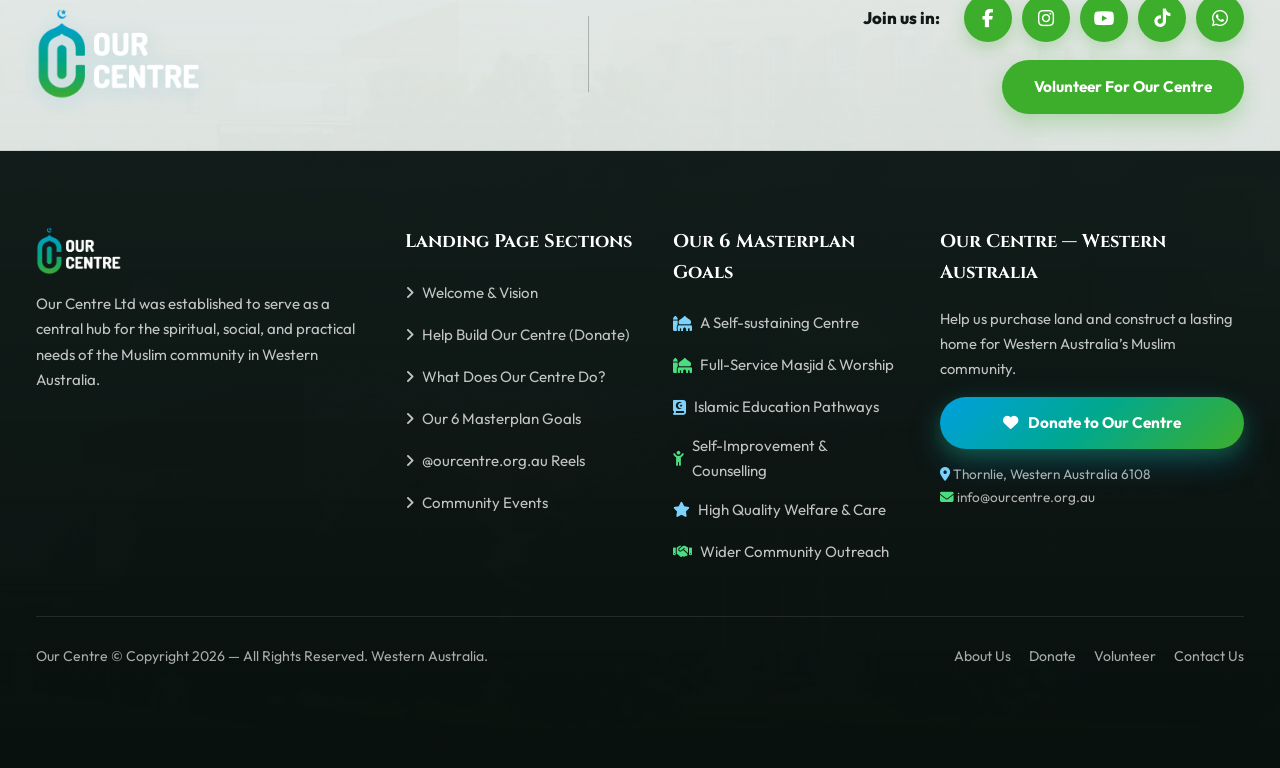
==== commit c51feb2d: "Sync formatted index.html" ====
--- a/index.html
+++ b/index.html
@@ -49,7 +49,8 @@
         <!-- Right Controls: Live Prayer Dropdown + Instagram + Donate Now -->
         <div class="header-actions">
           <div class="prayer-dropdown-wrap" id="prayer-dropdown-wrap">
-            <button type="button" class="prayer-trigger-btn" id="prayer-trigger-btn" aria-expanded="false" aria-controls="prayer-popover">
+            <button type="button" class="prayer-trigger-btn" id="prayer-trigger-btn" aria-expanded="false"
+              aria-controls="prayer-popover">
               <span class="live-dot" aria-hidden="true"></span>
               <span class="prayer-trigger-text" id="next-prayer-summary">Maghrib 06:28 PM</span>
               <i class="fa-solid fa-chevron-down prayer-chevron"></i>
@@ -69,13 +70,16 @@
                 <div class="prayer-row tabular-nums"><span>Isha</span><strong>07:52 PM</strong></div>
               </div>
               <div class="prayer-popover-foot">
-                <a href="mailto:info@ourcentre.org.au"><i class="fa-solid fa-envelope" style="color: #7DD3FC;"></i> <span>info@ourcentre.org.au</span></a>
-                <a href="https://wa.me/61493079545" target="_blank" rel="noopener"><i class="fa-brands fa-whatsapp" style="color: #4ADE80;"></i> <span>WhatsApp: +61 493 079 545</span></a>
-              </div>
-            </div>
-          </div>
-
-          <a href="https://www.instagram.com/ourcentre.org.au?fqnt=a3c0bHR1a2Fzd2xs" target="_blank" rel="noopener" class="header-icon-btn" aria-label="Follow @ourcentre.org.au on Instagram" title="@ourcentre.org.au">
+                <a href="mailto:info@ourcentre.org.au"><i class="fa-solid fa-envelope" style="color: #7DD3FC;"></i>
+                  <span>info@ourcentre.org.au</span></a>
+                <a href="https://wa.me/61493079545" target="_blank" rel="noopener"><i class="fa-brands fa-whatsapp"
+                    style="color: #4ADE80;"></i> <span>WhatsApp: +61 493 079 545</span></a>
+              </div>
+            </div>
+          </div>
+
+          <a href="https://www.instagram.com/ourcentre.org.au?fqnt=a3c0bHR1a2Fzd2xs" target="_blank" rel="noopener"
+            class="header-icon-btn" aria-label="Follow @ourcentre.org.au on Instagram" title="@ourcentre.org.au">
             <i class="fa-brands fa-instagram"></i>
           </a>
 
@@ -84,7 +88,8 @@
             <span>Donate Now</span>
           </a>
 
-          <button type="button" class="mobile-menu-toggle" id="mobile-menu-toggle" aria-expanded="false" aria-controls="main-nav" aria-label="Toggle navigation menu">
+          <button type="button" class="mobile-menu-toggle" id="mobile-menu-toggle" aria-expanded="false"
+            aria-controls="main-nav" aria-label="Toggle navigation menu">
             <i class="fa-solid fa-bars"></i>
           </button>
         </div>
@@ -1581,7 +1586,8 @@
       <div class="sticky-donate-inner">
         <div class="sticky-donate-text">
           <img src="assets/logo-icon-square.png" alt="" class="sticky-bar-icon">
-          <span class="sticky-bar-title"><strong>Help Build Our Centre</strong> <span class="hide-sm">— Sponsor a Sadaqah Jāriyah Share</span></span>
+          <span class="sticky-bar-title"><strong>Help Build Our Centre</strong> <span class="hide-sm">— Sponsor a
+              Sadaqah Jāriyah Share</span></span>
         </div>
         <div class="sticky-quick-chips">
           <button type="button" class="sticky-chip-btn tabular-nums" data-quick-donate="50">$50</button>
